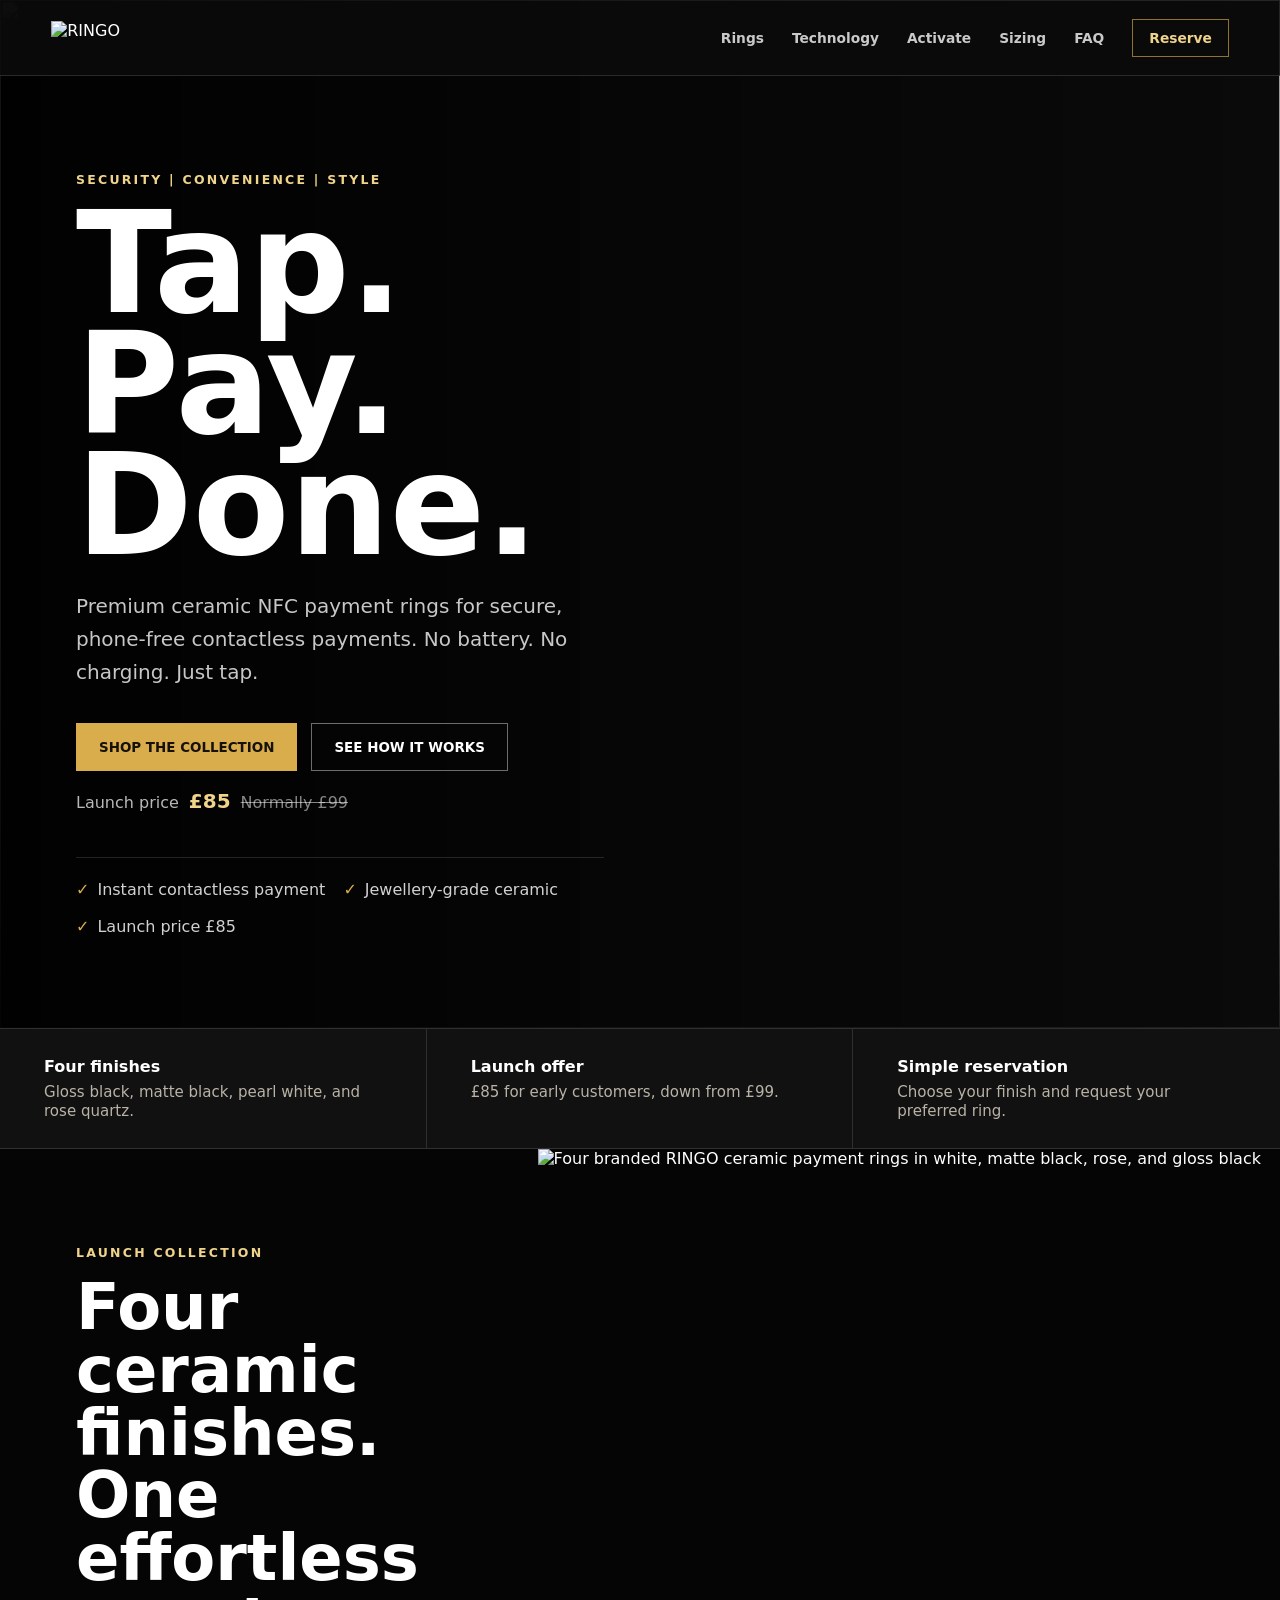
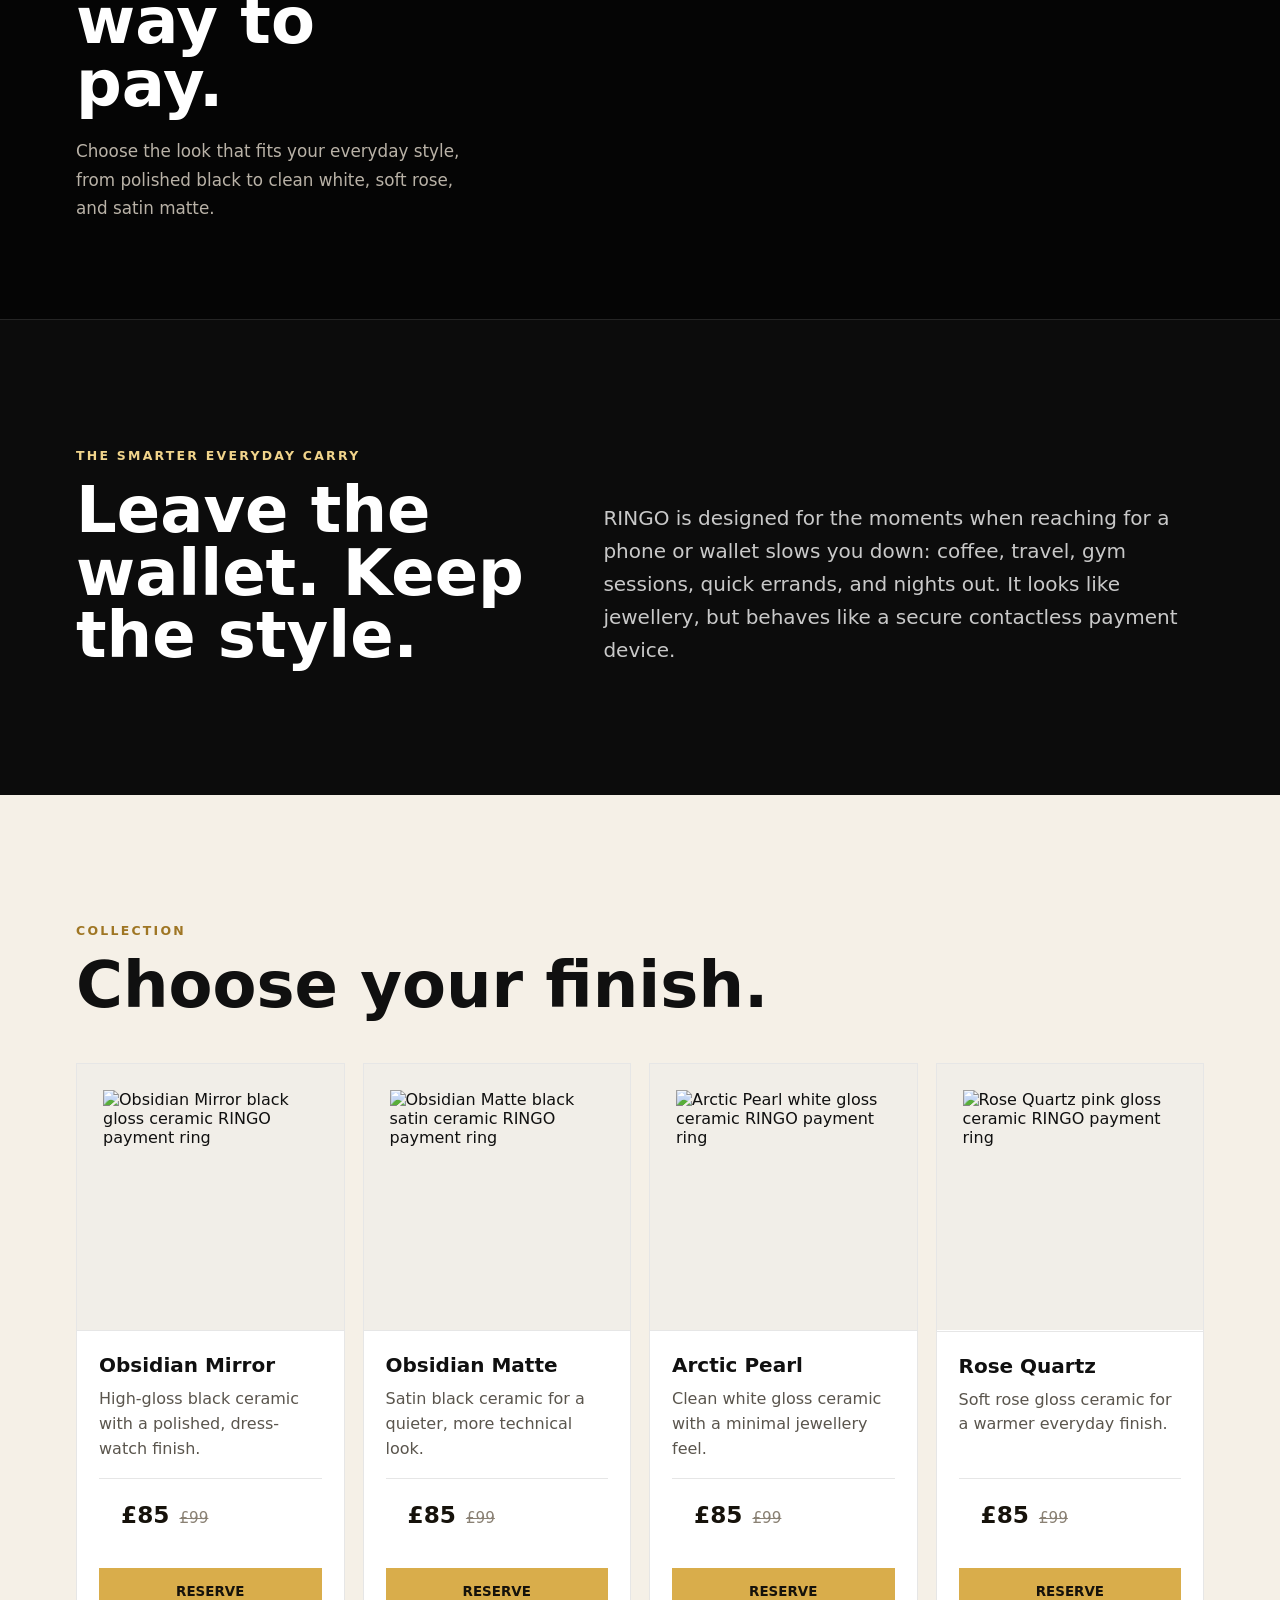
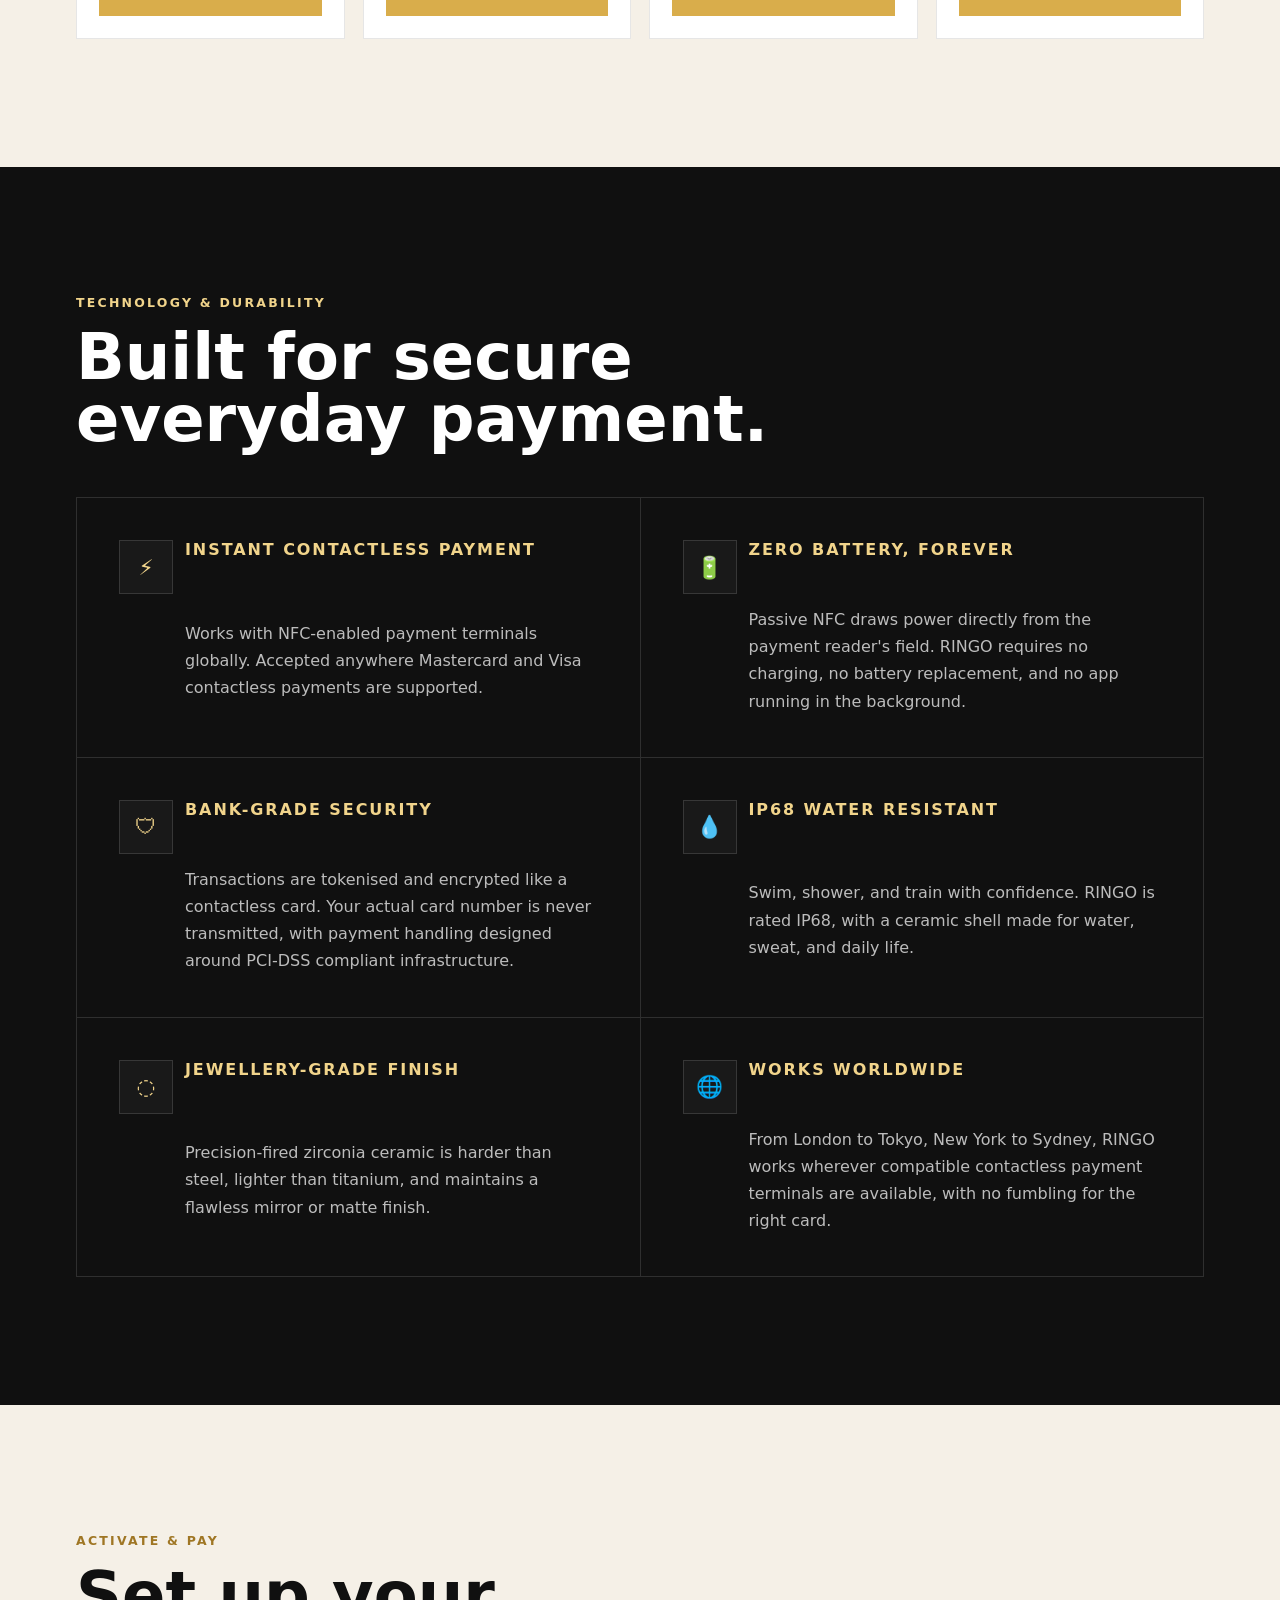
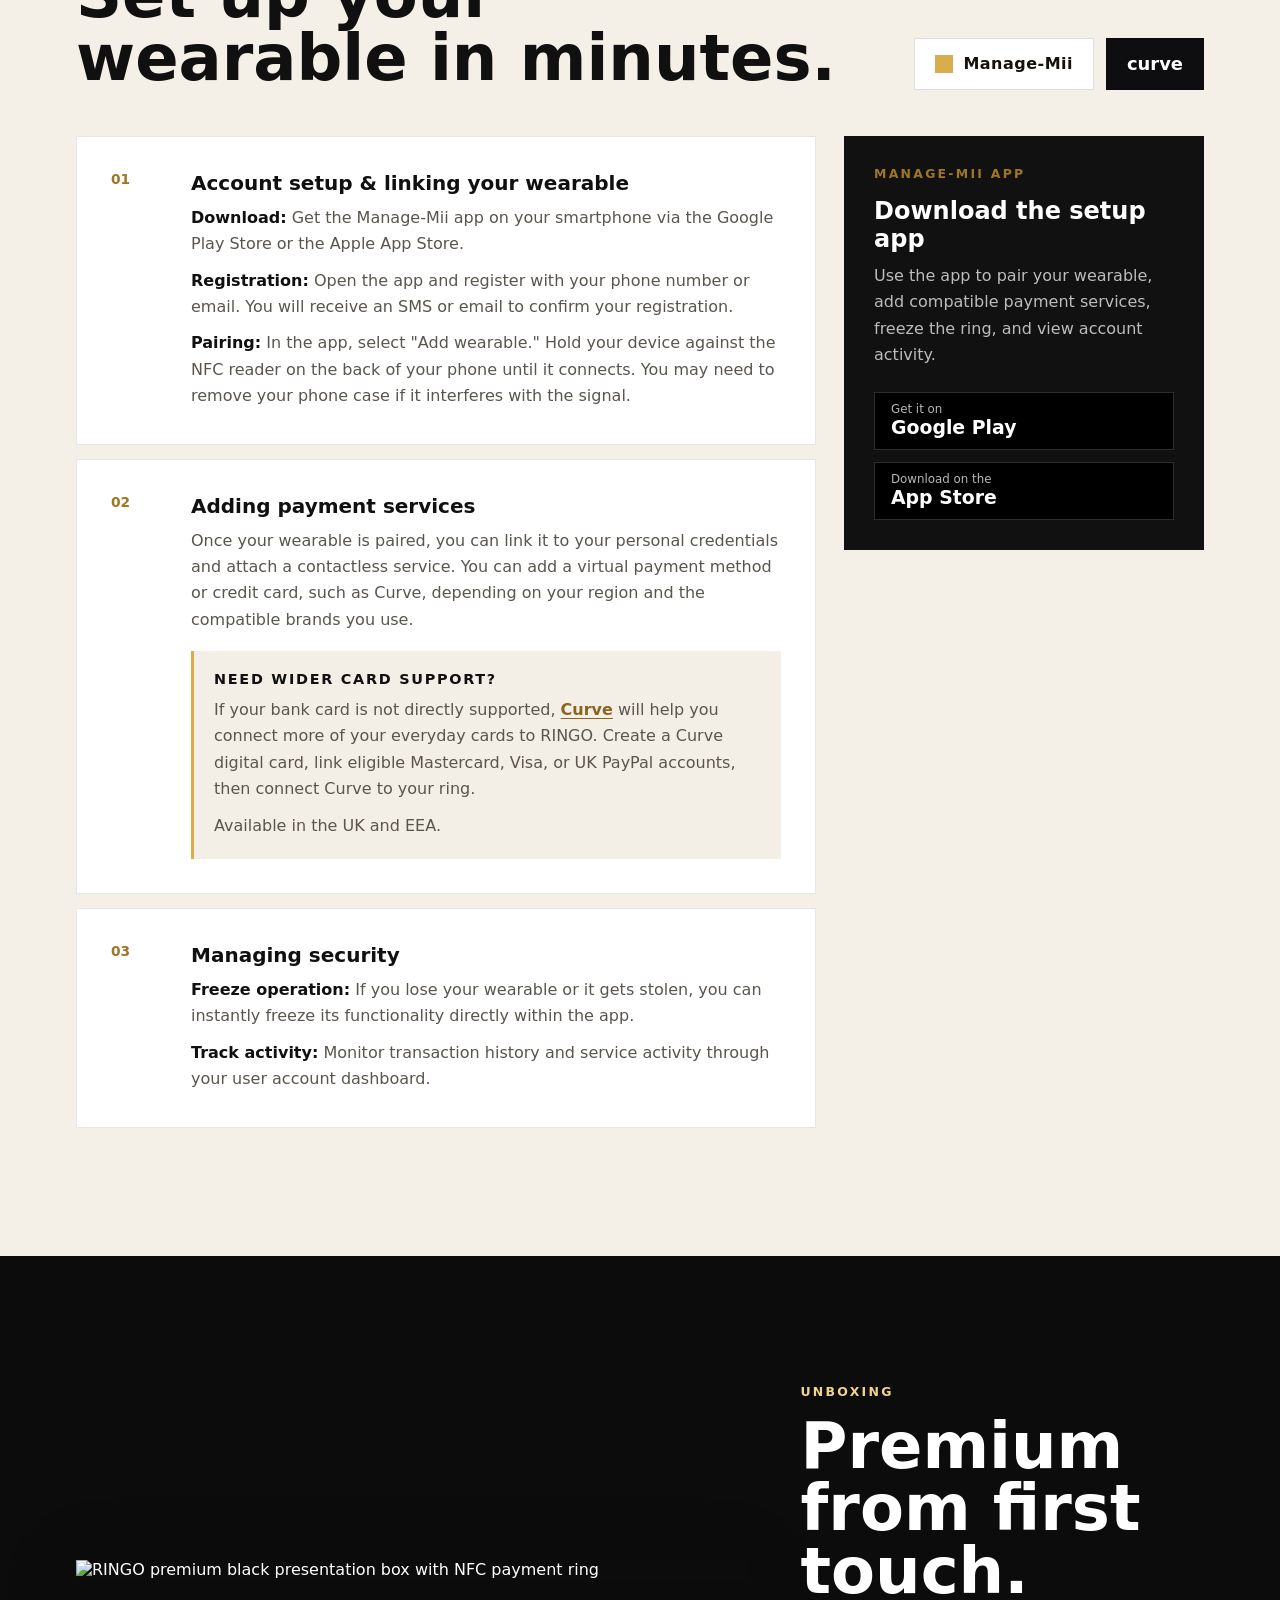
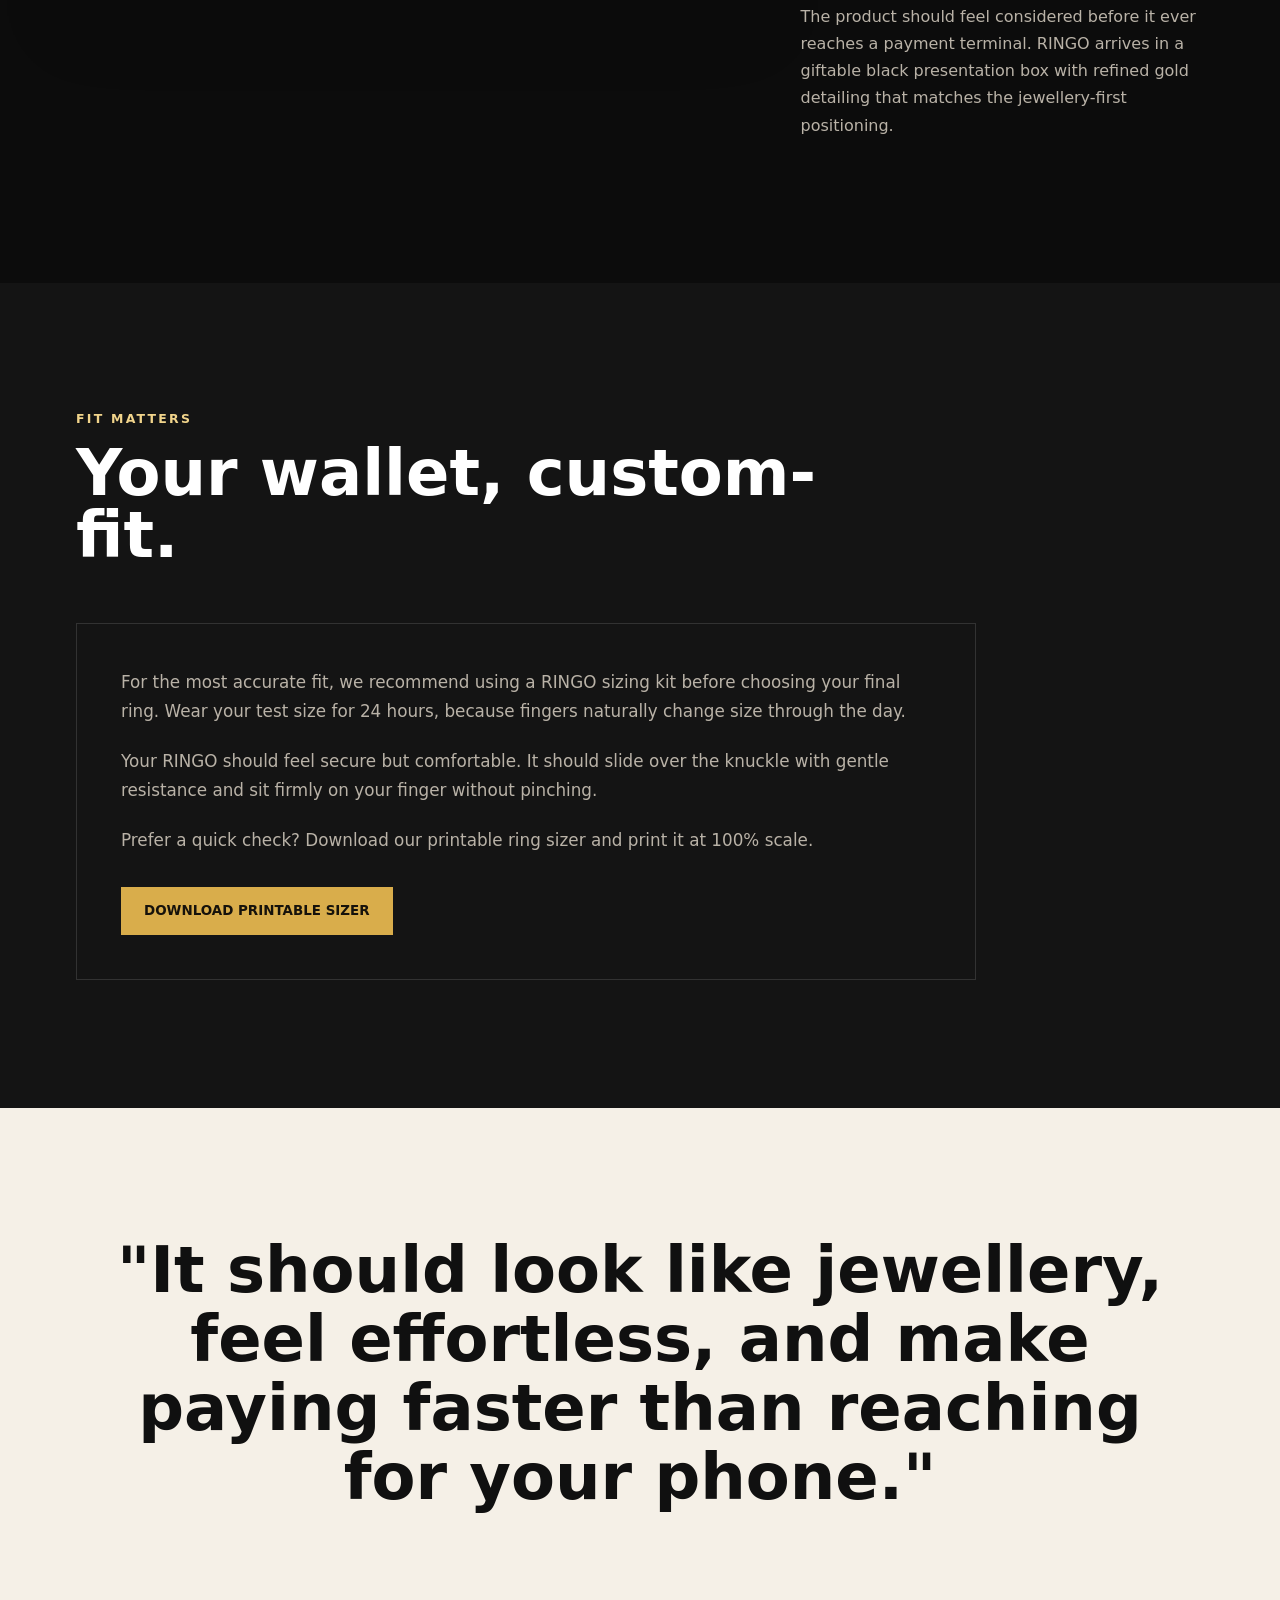
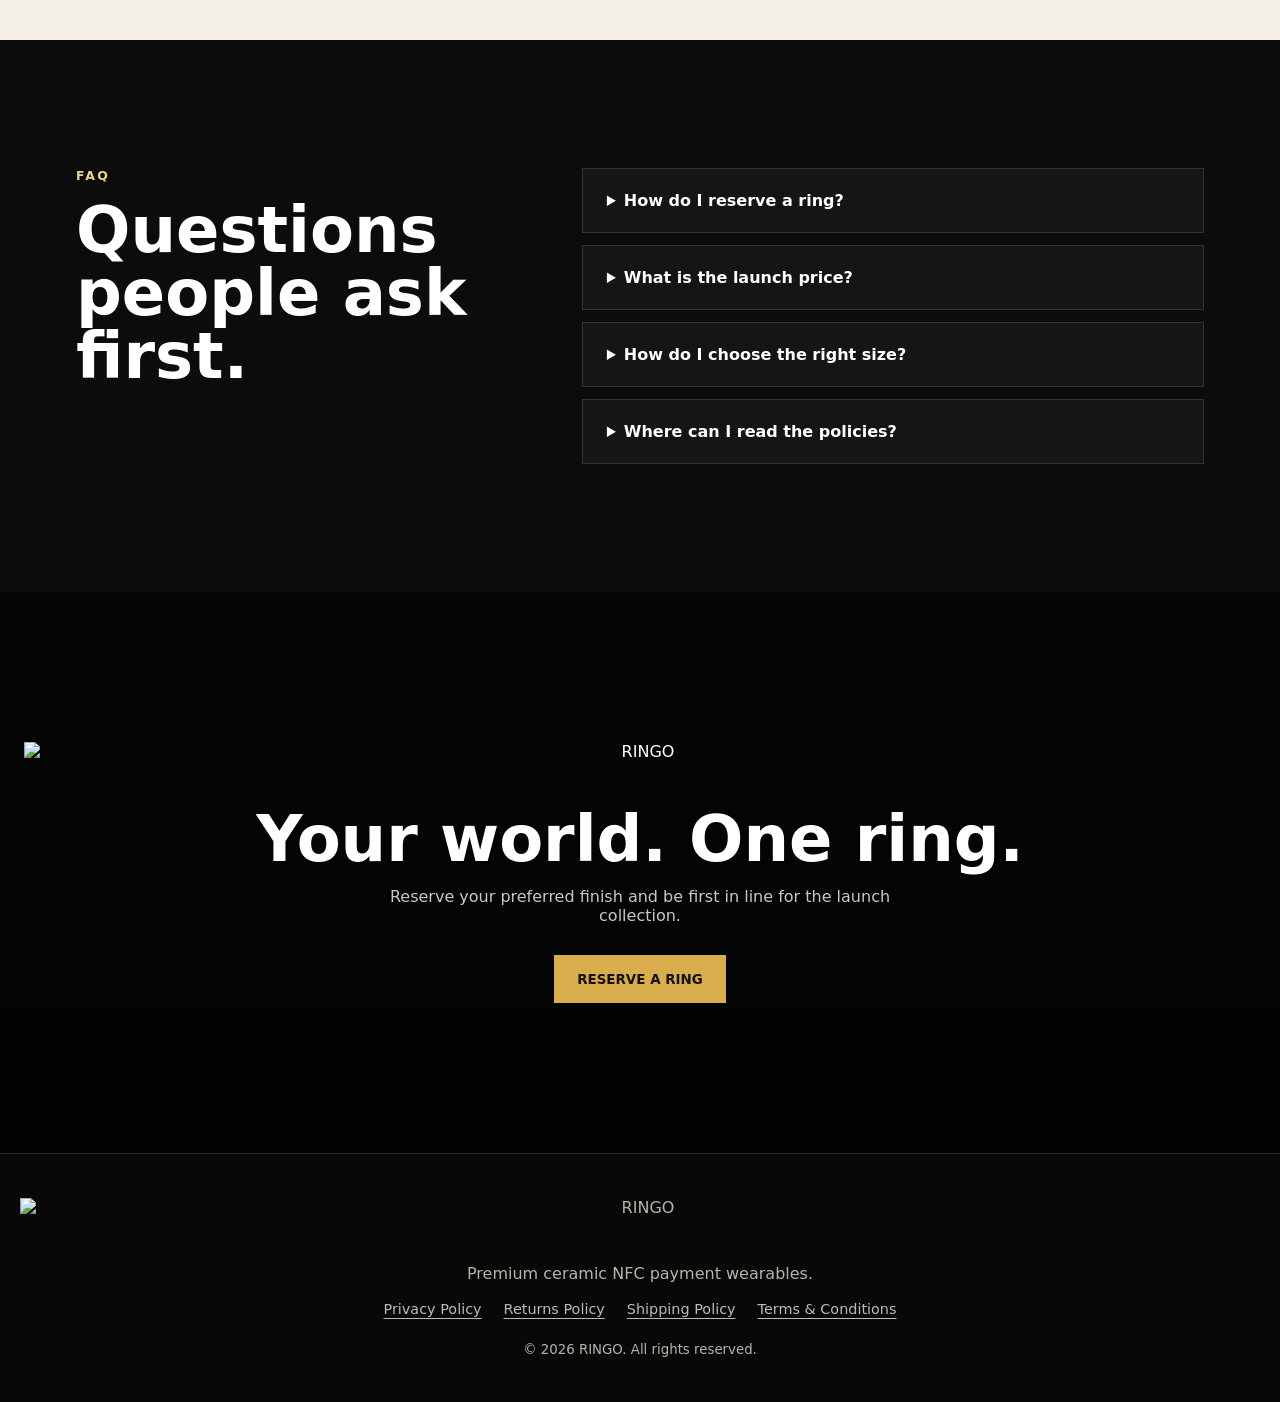
==== index.html @ 3c28eb9b "Add files via upload" ====
<!doctype html>
<html lang="en">
<head>
  <meta charset="utf-8">
  <meta name="viewport" content="width=device-width, initial-scale=1">
  <title>RINGO | NFC Payment Rings</title>
  <meta name="description" content="Premium ceramic NFC payment rings for secure, phone-free contactless payments. No battery. No charging. Just tap.">
  <link rel="stylesheet" href="styles.css">
</head>
<body>
  <header class="site-header" data-header>
    <a class="brand" href="#top" aria-label="RINGO home">
      <img src="assets/ringo-logo.png" alt="RINGO">
    </a>
    <button class="nav-toggle" type="button" aria-label="Open menu" aria-expanded="false" data-nav-toggle>
      <span></span>
      <span></span>
      <span></span>
    </button>
    <nav class="site-nav" data-nav>
      <a href="#rings">Rings</a>
      <a href="#technology">Technology</a>
      <a href="#activate">Activate</a>
      <a href="#sizing">Sizing</a>
      <a href="#faq">FAQ</a>
      <a class="nav-cta" href="#rings">Reserve</a>
    </nav>
  </header>

  <main id="top">
    <section class="hero">
      <div class="hero-media" aria-hidden="true">
        <img src="assets/lifestyle-1.png" alt="">
      </div>
      <div class="hero-overlay"></div>
      <div class="hero-content">
        <p class="eyebrow">Security | Convenience | Style</p>
        <h1 class="hero-title">Tap.<br>Pay.<br>Done.</h1>
        <p class="hero-copy">Premium ceramic NFC payment rings for secure, phone-free contactless payments. No battery. No charging. Just tap.</p>
        <div class="hero-actions">
          <a class="btn btn-primary" href="#rings">Shop the collection</a>
          <a class="btn btn-secondary" href="#technology">See how it works</a>
        </div>
        <p class="hero-price">Launch price <strong>&pound;85</strong> <span>Normally &pound;99</span></p>
        <div class="hero-proof" aria-label="Key product benefits">
          <span>Instant contactless payment</span>
          <span>Jewellery-grade ceramic</span>
          <span>Launch price &pound;85</span>
        </div>
      </div>
    </section>

    <section class="trust-strip" aria-label="RINGO highlights">
      <div>
        <strong>Four finishes</strong>
        <span>Gloss black, matte black, pearl white, and rose quartz.</span>
      </div>
      <div>
        <strong>Launch offer</strong>
        <span>&pound;85 for early customers, down from &pound;99.</span>
      </div>
      <div>
        <strong>Simple reservation</strong>
        <span>Choose your finish and request your preferred ring.</span>
      </div>
    </section>

    <section class="collection-reveal" aria-label="RINGO launch collection">
      <div class="collection-reveal-copy">
        <p class="eyebrow">Launch collection</p>
        <h2>Four ceramic finishes. One effortless way to pay.</h2>
        <p>Choose the look that fits your everyday style, from polished black to clean white, soft rose, and satin matte.</p>
      </div>
      <div class="collection-reveal-image">
        <img src="assets/4rings.png" alt="Four branded RINGO ceramic payment rings in white, matte black, rose, and gloss black">
      </div>
    </section>

    <section class="section intro">
      <div class="section-copy">
        <p class="eyebrow">The smarter everyday carry</p>
        <h2>Leave the wallet. Keep the style.</h2>
      </div>
      <p class="lead">RINGO is designed for the moments when reaching for a phone or wallet slows you down: coffee, travel, gym sessions, quick errands, and nights out. It looks like jewellery, but behaves like a secure contactless payment device.</p>
    </section>

    <section class="section collection" id="rings">
      <div class="section-copy">
        <p class="eyebrow">Collection</p>
        <h2>Choose your finish.</h2>
      </div>
      <div class="product-grid">
        <article class="product-card">
          <img src="assets/obsidian-mirror.png" alt="Obsidian Mirror black gloss ceramic RINGO payment ring">
          <div>
            <h3>Obsidian Mirror</h3>
            <p>High-gloss black ceramic with a polished, dress-watch finish.</p>
            <div class="price-line" aria-label="Launch price £85, normally £99">
              <span>&pound;85</span>
              <del>&pound;99</del>
            </div>
            <button type="button" class="product-action" data-add="Obsidian Mirror">Reserve</button>
          </div>
        </article>
        <article class="product-card">
          <img src="assets/obsidian-matte.png" alt="Obsidian Matte black satin ceramic RINGO payment ring">
          <div>
            <h3>Obsidian Matte</h3>
            <p>Satin black ceramic for a quieter, more technical look.</p>
            <div class="price-line" aria-label="Launch price £85, normally £99">
              <span>&pound;85</span>
              <del>&pound;99</del>
            </div>
            <button type="button" class="product-action" data-add="Obsidian Matte">Reserve</button>
          </div>
        </article>
        <article class="product-card">
          <img src="assets/arctic-pearl.png" alt="Arctic Pearl white gloss ceramic RINGO payment ring">
          <div>
            <h3>Arctic Pearl</h3>
            <p>Clean white gloss ceramic with a minimal jewellery feel.</p>
            <div class="price-line" aria-label="Launch price £85, normally £99">
              <span>&pound;85</span>
              <del>&pound;99</del>
            </div>
            <button type="button" class="product-action" data-add="Arctic Pearl">Reserve</button>
          </div>
        </article>
        <article class="product-card">
          <img src="assets/rose-quartz.png" alt="Rose Quartz pink gloss ceramic RINGO payment ring">
          <div>
            <h3>Rose Quartz</h3>
            <p>Soft rose gloss ceramic for a warmer everyday finish.</p>
            <div class="price-line" aria-label="Launch price £85, normally £99">
              <span>&pound;85</span>
              <del>&pound;99</del>
            </div>
            <button type="button" class="product-action" data-add="Rose Quartz">Reserve</button>
          </div>
        </article>
      </div>
    </section>

    <section class="section feature-grid-section" id="technology">
      <div class="section-copy">
        <p class="eyebrow">Technology &amp; durability</p>
        <h2>Built for secure everyday payment.</h2>
      </div>
      <div class="feature-grid">
        <article>
          <span aria-hidden="true">⚡</span>
          <h3>Instant contactless payment</h3>
          <p>Works with NFC-enabled payment terminals globally. Accepted anywhere Mastercard and Visa contactless payments are supported.</p>
        </article>
        <article>
          <span aria-hidden="true">🔋</span>
          <h3>Zero battery, forever</h3>
          <p>Passive NFC draws power directly from the payment reader's field. RINGO requires no charging, no battery replacement, and no app running in the background.</p>
        </article>
        <article>
          <span aria-hidden="true">🛡</span>
          <h3>Bank-grade security</h3>
          <p>Transactions are tokenised and encrypted like a contactless card. Your actual card number is never transmitted, with payment handling designed around PCI-DSS compliant infrastructure.</p>
        </article>
        <article>
          <span aria-hidden="true">💧</span>
          <h3>IP68 water resistant</h3>
          <p>Swim, shower, and train with confidence. RINGO is rated IP68, with a ceramic shell made for water, sweat, and daily life.</p>
        </article>
        <article>
          <span aria-hidden="true">◌</span>
          <h3>Jewellery-grade finish</h3>
          <p>Precision-fired zirconia ceramic is harder than steel, lighter than titanium, and maintains a flawless mirror or matte finish.</p>
        </article>
        <article>
          <span aria-hidden="true">🌐</span>
          <h3>Works worldwide</h3>
          <p>From London to Tokyo, New York to Sydney, RINGO works wherever compatible contactless payment terminals are available, with no fumbling for the right card.</p>
        </article>
      </div>
    </section>

    <section class="section activation" id="activate">
      <div class="activation-header">
        <div class="section-copy">
          <p class="eyebrow">Activate &amp; pay</p>
          <h2>Set up your wearable in minutes.</h2>
        </div>
        <div class="partner-lockup" aria-label="Supported setup and payment partners">
          <a class="partner-logo manage-logo" href="https://play.google.com/store/search?q=Manage-Mii&c=apps" target="_blank" rel="noopener">Manage-Mii</a>
          <a class="partner-logo curve-logo" href="https://onelink.curve.com/1WAh?pid=business_development&amp;c=bd_website_signup_cnick_mainlink_26022025&amp;reward_amount=0&amp;promo_code=0&amp;display_name=CNICK&amp;af_channel=Wearables&amp;af_partner_name=CNICK&amp;af_placement=Website&amp;ref=CURVE" target="_blank" rel="noopener">curve</a>
        </div>
      </div>

      <div class="activation-layout">
        <div class="activation-steps">
          <article>
            <span>01</span>
            <div>
              <h3>Account setup &amp; linking your wearable</h3>
              <p><strong>Download:</strong> Get the Manage-Mii app on your smartphone via the Google Play Store or the Apple App Store.</p>
              <p><strong>Registration:</strong> Open the app and register with your phone number or email. You will receive an SMS or email to confirm your registration.</p>
              <p><strong>Pairing:</strong> In the app, select "Add wearable." Hold your device against the NFC reader on the back of your phone until it connects. You may need to remove your phone case if it interferes with the signal.</p>
            </div>
          </article>
          <article>
            <span>02</span>
            <div>
              <h3>Adding payment services</h3>
              <p>Once your wearable is paired, you can link it to your personal credentials and attach a contactless service. You can add a virtual payment method or credit card, such as Curve, depending on your region and the compatible brands you use.</p>
              <div class="curve-note">
                <h4>Need wider card support?</h4>
                <p>If your bank card is not directly supported, <a href="https://onelink.curve.com/1WAh?pid=business_development&amp;c=bd_website_signup_cnick_mainlink_26022025&amp;reward_amount=0&amp;promo_code=0&amp;display_name=CNICK&amp;af_channel=Wearables&amp;af_partner_name=CNICK&amp;af_placement=Website&amp;ref=CURVE" target="_blank" rel="noopener">Curve</a> will help you connect more of your everyday cards to RINGO. Create a Curve digital card, link eligible Mastercard, Visa, or UK PayPal accounts, then connect Curve to your ring.</p>
                <p>Available in the UK and EEA.</p>
              </div>
            </div>
          </article>
          <article>
            <span>03</span>
            <div>
              <h3>Managing security</h3>
              <p><strong>Freeze operation:</strong> If you lose your wearable or it gets stolen, you can instantly freeze its functionality directly within the app.</p>
              <p><strong>Track activity:</strong> Monitor transaction history and service activity through your user account dashboard.</p>
            </div>
          </article>
        </div>

        <aside class="app-panel" aria-label="Download Manage-Mii app">
          <p class="eyebrow">Manage-Mii app</p>
          <h3>Download the setup app</h3>
          <p>Use the app to pair your wearable, add compatible payment services, freeze the ring, and view account activity.</p>
          <div class="store-buttons">
            <a class="store-button play-store" href="https://play.google.com/store/search?q=Manage-Mii&c=apps" target="_blank" rel="noopener" aria-label="Find Manage-Mii on Google Play">
              <span>Get it on</span>
              <strong>Google Play</strong>
            </a>
            <a class="store-button app-store" href="https://apps.apple.com/search?term=Manage-Mii" target="_blank" rel="noopener" aria-label="Find Manage-Mii on the Apple App Store">
              <span>Download on the</span>
              <strong>App Store</strong>
            </a>
          </div>
        </aside>
      </div>
    </section>

    <section class="section packaging">
      <div class="packaging-image">
        <img src="assets/unboxing-black.png" alt="RINGO premium black presentation box with NFC payment ring">
      </div>
      <div class="packaging-copy">
        <p class="eyebrow">Unboxing</p>
        <h2>Premium from first touch.</h2>
        <p>The product should feel considered before it ever reaches a payment terminal. RINGO arrives in a giftable black presentation box with refined gold detailing that matches the jewellery-first positioning.</p>
      </div>
    </section>

    <section class="section sizing" id="sizing">
      <div class="section-copy">
        <p class="eyebrow">Fit matters</p>
        <h2>Your wallet, custom-fit.</h2>
      </div>
      <div class="sizing-card">
        <p>For the most accurate fit, we recommend using a RINGO sizing kit before choosing your final ring. Wear your test size for 24 hours, because fingers naturally change size through the day.</p>
        <p>Your RINGO should feel secure but comfortable. It should slide over the knuckle with gentle resistance and sit firmly on your finger without pinching.</p>
        <p>Prefer a quick check? Download our printable ring sizer and print it at 100% scale.</p>
        <a class="btn btn-primary" href="documents/ringsizer.png" download="ringsizer.png">Download Printable Sizer</a>
      </div>
    </section>

    <section class="section quote-section">
      <blockquote>
        "It should look like jewellery, feel effortless, and make paying faster than reaching for your phone."
      </blockquote>
    </section>

    <section class="section faq" id="faq">
      <div class="section-copy">
        <p class="eyebrow">FAQ</p>
        <h2>Questions people ask first.</h2>
      </div>
      <div class="faq-list">
        <details>
          <summary>How do I reserve a ring?</summary>
          <p>Choose your preferred finish and use the reservation button. You can then send an email request with the selected model.</p>
        </details>
        <details>
          <summary>What is the launch price?</summary>
          <p>The launch price is &pound;85, reduced from the usual &pound;99 price.</p>
        </details>
        <details>
          <summary>How do I choose the right size?</summary>
          <p>Measure the finger you naturally use at checkout and choose a fit that slides over the knuckle with gentle resistance.</p>
        </details>
        <details>
          <summary>Where can I read the policies?</summary>
          <p>The Privacy Policy, Returns Policy, Shipping Policy, and Terms &amp; Conditions are linked in the footer.</p>
        </details>
      </div>
    </section>

    <section class="final-cta">
      <img src="assets/ringo-logo.png" alt="RINGO">
      <h2>Your world. One ring.</h2>
      <p>Reserve your preferred finish and be first in line for the launch collection.</p>
      <a class="btn btn-primary" href="#rings">Reserve a ring</a>
    </section>
  </main>

  <aside class="bag" aria-live="polite" data-bag hidden>
    <div>
      <span>Selected</span>
      <strong data-bag-item>None</strong>
    </div>
    <a href="mailto:hello@ringo.example?subject=RINGO%20reservation" data-reserve-link>Request reservation</a>
    <button type="button" aria-label="Close selection" data-bag-close>&times;</button>
  </aside>

  <footer class="site-footer">
    <img src="assets/ringo-logo.png" alt="RINGO">
    <p>Premium ceramic NFC payment wearables.</p>
    <nav class="footer-policies" aria-label="Policy documents">
      <a href="documents/privacy_policy.docx" download>Privacy Policy</a>
      <a href="documents/returns_policy.docx" download>Returns Policy</a>
      <a href="documents/shipping_policy.docx" download>Shipping Policy</a>
      <a href="documents/terms_and_conditions.docx" download>Terms &amp; Conditions</a>
    </nav>
    <small>&copy; 2026 RINGO. All rights reserved.</small>
  </footer>

  <script src="script.js"></script>
</body>
</html>
---- styles.css ----
:root {
  --bg: #0c0c0c;
  --panel: #151515;
  --panel-soft: #1c1b19;
  --ink: #ffffff;
  --muted: #b9b2a7;
  --line: rgba(255, 255, 255, 0.13);
  --gold: #d9ad4b;
  --gold-soft: #f1d48b;
  --charcoal: #101010;
  --cream: #f5f0e7;
  --shadow: 0 24px 80px rgba(0, 0, 0, 0.35);
}

* {
  box-sizing: border-box;
}

html {
  scroll-behavior: smooth;
}

body {
  margin: 0;
  background: var(--bg);
  color: var(--ink);
  font-family: Inter, ui-sans-serif, system-ui, -apple-system, BlinkMacSystemFont, "Segoe UI", sans-serif;
  letter-spacing: 0;
}

img {
  display: block;
  max-width: 100%;
}

a {
  color: inherit;
  text-decoration: none;
}

button {
  font: inherit;
}

.site-header {
  align-items: center;
  background: rgba(12, 12, 12, 0.82);
  border-bottom: 1px solid var(--line);
  display: flex;
  height: 76px;
  justify-content: space-between;
  left: 0;
  padding: 0 clamp(18px, 4vw, 56px);
  position: fixed;
  right: 0;
  top: 0;
  transition: background 180ms ease, height 180ms ease;
  z-index: 20;
}

.site-header.is-scrolled {
  background: rgba(12, 12, 12, 0.95);
  height: 66px;
}

.brand img {
  height: 34px;
  width: auto;
}

.site-nav {
  align-items: center;
  display: flex;
  gap: 28px;
}

.site-nav a {
  color: rgba(255, 255, 255, 0.78);
  font-size: 0.86rem;
  font-weight: 650;
}

.site-nav a:hover {
  color: var(--gold-soft);
}

.nav-cta {
  border: 1px solid rgba(217, 173, 75, 0.65);
  color: var(--gold-soft) !important;
  padding: 10px 16px;
}

.nav-toggle {
  background: transparent;
  border: 0;
  display: none;
  height: 44px;
  padding: 0;
  width: 44px;
}

.nav-toggle span {
  background: var(--ink);
  display: block;
  height: 2px;
  margin: 6px auto;
  width: 24px;
}

.hero {
  min-height: 94vh;
  overflow: hidden;
  position: relative;
}

.hero-media,
.hero-overlay {
  inset: 0;
  position: absolute;
}

.hero-media img {
  height: 100%;
  object-fit: cover;
  object-position: center;
  width: 100%;
}

.hero-overlay {
  background:
    linear-gradient(90deg, rgba(0, 0, 0, 0.9), rgba(0, 0, 0, 0.52) 48%, rgba(0, 0, 0, 0.18)),
    linear-gradient(0deg, rgba(12, 12, 12, 0.86), rgba(12, 12, 12, 0) 38%);
}

.hero-content {
  max-width: 680px;
  padding: 172px clamp(22px, 6vw, 76px) 92px;
  position: relative;
  z-index: 1;
}

.eyebrow {
  color: var(--gold-soft);
  font-size: 0.78rem;
  font-weight: 800;
  letter-spacing: 0.18em;
  margin: 0 0 16px;
  text-transform: uppercase;
}

h1,
h2,
h3,
p {
  margin-top: 0;
}

h1 {
  font-size: clamp(3rem, 8vw, 6.9rem);
  line-height: 0.92;
  margin-bottom: 24px;
  max-width: 760px;
}

.hero-title {
  font-size: clamp(4.2rem, 11vw, 8.8rem);
  line-height: 0.86;
}

h2 {
  font-size: clamp(2rem, 5vw, 4.4rem);
  line-height: 0.98;
  margin-bottom: 0;
}

h3 {
  font-size: 1.25rem;
  margin-bottom: 10px;
}

.hero-copy,
.lead {
  color: rgba(255, 255, 255, 0.78);
  font-size: clamp(1.05rem, 2vw, 1.25rem);
  line-height: 1.65;
}

.hero-copy {
  max-width: 580px;
}

.hero-actions {
  display: flex;
  flex-wrap: wrap;
  gap: 14px;
  margin-top: 34px;
}

.hero-price {
  align-items: baseline;
  color: rgba(255, 255, 255, 0.72);
  display: flex;
  flex-wrap: wrap;
  gap: 10px;
  margin: 18px 0 0;
}

.hero-price strong {
  color: var(--gold-soft);
  font-size: 1.25rem;
}

.hero-price span {
  color: rgba(255, 255, 255, 0.52);
  text-decoration: line-through;
}

.btn,
.product-action,
.bag a {
  align-items: center;
  border: 1px solid transparent;
  cursor: pointer;
  display: inline-flex;
  font-size: 0.84rem;
  font-weight: 850;
  justify-content: center;
  min-height: 48px;
  padding: 0 22px;
  text-transform: uppercase;
}

.btn-primary,
.product-action,
.bag a {
  background: var(--gold);
  color: #16120b;
}

.btn-secondary {
  border-color: rgba(255, 255, 255, 0.42);
  color: var(--ink);
}

.hero-proof {
  border-top: 1px solid var(--line);
  color: rgba(255, 255, 255, 0.82);
  display: flex;
  flex-wrap: wrap;
  gap: 18px;
  margin-top: 44px;
  padding-top: 22px;
}

.hero-proof span {
  position: relative;
}

.hero-proof span::before {
  color: var(--gold);
  content: "✓";
  font-weight: 900;
  margin-right: 8px;
}

.trust-strip {
  background: #111;
  border-bottom: 1px solid var(--line);
  border-top: 1px solid var(--line);
  display: grid;
  grid-template-columns: repeat(3, 1fr);
}

.trust-strip div {
  border-right: 1px solid var(--line);
  padding: 28px clamp(20px, 4vw, 44px);
}

.trust-strip div:last-child {
  border-right: 0;
}

.trust-strip strong {
  display: block;
  margin-bottom: 6px;
}

.trust-strip span {
  color: var(--muted);
  font-size: 0.94rem;
}

.collection-reveal {
  background: #050505;
  border-bottom: 1px solid var(--line);
  display: grid;
  gap: 0;
  grid-template-columns: 0.42fr 0.58fr;
  min-height: 540px;
}

.collection-reveal-copy {
  align-self: center;
  padding: clamp(52px, 8vw, 96px) clamp(22px, 6vw, 76px);
}

.collection-reveal-copy p:not(.eyebrow) {
  color: var(--muted);
  font-size: 1.05rem;
  line-height: 1.7;
  margin: 22px 0 0;
  max-width: 520px;
}

.collection-reveal-image {
  align-items: center;
  display: flex;
  min-width: 0;
  overflow: hidden;
}

.collection-reveal-image img {
  height: 100%;
  min-height: 540px;
  object-fit: cover;
  object-position: center;
  width: 100%;
}

.section {
  padding: clamp(76px, 10vw, 132px) clamp(20px, 6vw, 76px);
}

.intro {
  align-items: end;
  display: grid;
  gap: 36px;
  grid-template-columns: 0.9fr 1.1fr;
}

.section-copy {
  max-width: 760px;
}

.lead {
  margin-bottom: 0;
}

.collection {
  background: var(--cream);
  color: var(--charcoal);
}

.collection .eyebrow {
  color: #9f7624;
}

.product-grid {
  display: grid;
  gap: 18px;
  grid-template-columns: repeat(4, 1fr);
  margin-top: 46px;
}

.product-card {
  background: #fff;
  border: 1px solid rgba(16, 16, 16, 0.1);
  display: grid;
  min-height: 100%;
  overflow: hidden;
}

.product-card img {
  aspect-ratio: 1;
  background: #f1eee8;
  object-fit: contain;
  padding: 26px;
  width: 100%;
}

.product-card div {
  border-top: 1px solid rgba(16, 16, 16, 0.1);
  padding: 22px;
}

.product-card p {
  color: #5a554d;
  line-height: 1.55;
  min-height: 74px;
}

.price-line {
  align-items: baseline;
  display: flex;
  gap: 10px;
  margin: 0 0 18px;
}

.price-line span {
  color: #16120b;
  font-size: 1.45rem;
  font-weight: 900;
}

.price-line del {
  color: #8a8174;
  font-size: 0.95rem;
}

.product-action {
  width: 100%;
}

.feature-grid-section {
  background: #101010;
}

.feature-grid {
  border-left: 1px solid var(--line);
  border-top: 1px solid var(--line);
  display: grid;
  grid-template-columns: repeat(2, 1fr);
  margin-top: 46px;
}

.feature-grid article {
  border-bottom: 1px solid var(--line);
  border-right: 1px solid var(--line);
  display: grid;
  gap: 12px;
  grid-template-columns: 54px 1fr;
  padding: clamp(24px, 4vw, 42px);
}

.feature-grid article > span {
  align-items: center;
  background: rgba(255, 255, 255, 0.04);
  border: 1px solid var(--line);
  color: var(--gold-soft);
  display: inline-flex;
  font-size: 1.35rem;
  height: 54px;
  justify-content: center;
  width: 54px;
}

.feature-grid h3 {
  color: var(--gold-soft);
  font-size: 1rem;
  grid-column: 2;
  letter-spacing: 0.12em;
  margin-bottom: 10px;
  text-transform: uppercase;
}

.feature-grid p {
  color: rgba(255, 255, 255, 0.72);
  grid-column: 2;
  line-height: 1.7;
  margin-bottom: 0;
}

.activation {
  background: var(--cream);
  color: var(--charcoal);
}

.activation .eyebrow {
  color: #9f7624;
}

.activation-header {
  align-items: end;
  display: flex;
  gap: 28px;
  justify-content: space-between;
}

.partner-lockup {
  align-items: center;
  display: flex;
  flex-wrap: wrap;
  gap: 12px;
  justify-content: flex-end;
}

.partner-logo {
  align-items: center;
  border: 1px solid rgba(16, 16, 16, 0.14);
  display: inline-flex;
  min-height: 52px;
  padding: 0 20px;
}

.manage-logo {
  background: #ffffff;
  color: #16120b;
  font-weight: 900;
  letter-spacing: 0.03em;
}

.manage-logo::before {
  background: var(--gold);
  content: "";
  height: 18px;
  margin-right: 10px;
  width: 18px;
}

.curve-logo {
  background: #0e0e10;
  color: #ffffff;
  font-size: 1.12rem;
  font-weight: 900;
  letter-spacing: 0;
  text-transform: lowercase;
}

.activation-layout {
  align-items: start;
  display: grid;
  gap: 28px;
  grid-template-columns: minmax(0, 1fr) 360px;
  margin-top: 46px;
}

.activation-steps {
  display: grid;
  gap: 14px;
}

.activation-steps article {
  background: #ffffff;
  border: 1px solid rgba(16, 16, 16, 0.1);
  display: grid;
  gap: 22px;
  grid-template-columns: 58px 1fr;
  padding: clamp(22px, 4vw, 34px);
}

.activation-steps article > span {
  color: #9f7624;
  font-size: 0.86rem;
  font-weight: 900;
}

.activation-steps h3,
.app-panel h3 {
  color: var(--charcoal);
}

.activation-steps p {
  color: #5a554d;
  line-height: 1.65;
  margin-bottom: 10px;
}

.activation-steps p:last-child {
  margin-bottom: 0;
}

.activation-steps strong {
  color: var(--charcoal);
}

.curve-note {
  background: #f4efe6;
  border-left: 3px solid var(--gold);
  margin-top: 18px;
  padding: 20px;
}

.curve-note h4 {
  color: var(--charcoal);
  font-size: 0.9rem;
  letter-spacing: 0.12em;
  margin: 0 0 10px;
  text-transform: uppercase;
}

.curve-note p {
  margin-bottom: 10px;
}

.curve-note a {
  color: #8b641d;
  font-weight: 850;
  text-decoration: underline;
  text-underline-offset: 3px;
}

.app-panel {
  background: #111111;
  color: #ffffff;
  padding: 30px;
  position: sticky;
  top: 92px;
}

.app-panel h3 {
  color: #ffffff;
  font-size: 1.5rem;
}

.app-panel p:not(.eyebrow) {
  color: rgba(255, 255, 255, 0.72);
  line-height: 1.65;
}

.store-buttons {
  display: grid;
  gap: 12px;
  margin-top: 24px;
}

.store-button {
  background: #000000;
  border: 1px solid rgba(255, 255, 255, 0.18);
  color: #ffffff;
  display: block;
  min-height: 58px;
  padding: 10px 16px;
}

.store-button span,
.store-button strong {
  display: block;
}

.store-button span {
  color: rgba(255, 255, 255, 0.72);
  font-size: 0.74rem;
  line-height: 1.1;
}

.store-button strong {
  font-size: 1.18rem;
  line-height: 1.2;
}

.store-button:hover {
  border-color: var(--gold);
}

.packaging {
  align-items: center;
  display: grid;
  gap: 52px;
  grid-template-columns: 1.25fr 0.75fr;
}

.packaging-image img {
  box-shadow: var(--shadow);
}

.packaging-copy p:not(.eyebrow) {
  color: var(--muted);
  line-height: 1.7;
}

.sizing {
  background: #141414;
}

.sizing-card {
  border: 1px solid var(--line);
  margin-top: 56px;
  max-width: 900px;
  padding: clamp(26px, 5vw, 44px);
}

.sizing-card p {
  color: var(--muted);
  font-size: 1.05rem;
  line-height: 1.7;
  margin-bottom: 22px;
}

.sizing-card .btn {
  margin-top: 10px;
}

.quote-section {
  background: var(--cream);
  color: var(--charcoal);
  text-align: center;
}

blockquote {
  font-size: clamp(2rem, 5vw, 4.2rem);
  font-weight: 850;
  line-height: 1.08;
  margin: 0 auto;
  max-width: 1080px;
}

.faq {
  display: grid;
  gap: 46px;
  grid-template-columns: 0.85fr 1.15fr;
}

.faq-list {
  display: grid;
  gap: 12px;
}

details {
  background: var(--panel);
  border: 1px solid var(--line);
  padding: 22px 24px;
}

summary {
  cursor: pointer;
  font-weight: 850;
}

details p {
  color: var(--muted);
  line-height: 1.65;
  margin: 16px 0 0;
}

.final-cta {
  background:
    linear-gradient(rgba(0, 0, 0, 0.62), rgba(0, 0, 0, 0.76)),
    url("assets/unboxing-black.png") center / cover;
  padding: clamp(82px, 12vw, 150px) 24px;
  text-align: center;
}

.final-cta img,
.site-footer img {
  height: 40px;
  margin: 0 auto 26px;
  width: auto;
}

.final-cta p {
  color: rgba(255, 255, 255, 0.78);
  margin: 16px auto 30px;
  max-width: 560px;
}

.site-footer {
  background: #080808;
  border-top: 1px solid var(--line);
  color: var(--muted);
  padding: 44px 20px;
  text-align: center;
}

.site-footer p {
  margin-bottom: 8px;
}

.footer-policies {
  display: flex;
  flex-wrap: wrap;
  gap: 14px 22px;
  justify-content: center;
  margin: 18px auto 22px;
  max-width: 760px;
}

.footer-policies a {
  color: rgba(255, 255, 255, 0.72);
  font-size: 0.9rem;
  text-decoration: underline;
  text-underline-offset: 4px;
}

.footer-policies a:hover {
  color: var(--gold-soft);
}

.bag {
  align-items: center;
  background: rgba(17, 17, 17, 0.96);
  border: 1px solid var(--line);
  bottom: 20px;
  box-shadow: var(--shadow);
  display: flex;
  gap: 18px;
  left: 50%;
  padding: 14px;
  position: fixed;
  transform: translateX(-50%);
  width: min(680px, calc(100vw - 32px));
  z-index: 30;
}

.bag[hidden] {
  display: none;
}

.bag div {
  flex: 1;
  min-width: 0;
}

.bag span {
  color: var(--muted);
  display: block;
  font-size: 0.76rem;
  text-transform: uppercase;
}

.bag strong {
  display: block;
  overflow: hidden;
  text-overflow: ellipsis;
  white-space: nowrap;
}

.bag button {
  background: transparent;
  border: 1px solid var(--line);
  color: var(--ink);
  cursor: pointer;
  font-size: 1.4rem;
  height: 42px;
  width: 42px;
}

@media (max-width: 980px) {
  .site-nav {
    background: rgba(12, 12, 12, 0.98);
    border-bottom: 1px solid var(--line);
    display: none;
    flex-direction: column;
    gap: 0;
    left: 0;
    padding: 18px;
    position: absolute;
    right: 0;
    top: 100%;
  }

  .site-nav.is-open {
    display: flex;
  }

  .site-nav a {
    padding: 14px;
    width: 100%;
  }

  .nav-toggle {
    display: block;
  }

  .hero {
    min-height: 88vh;
  }

  .hero-overlay {
    background: linear-gradient(0deg, rgba(0, 0, 0, 0.92), rgba(0, 0, 0, 0.24));
  }

  .hero-content {
    padding-top: 126px;
  }

  .trust-strip,
  .collection-reveal,
  .intro,
  .activation-header,
  .activation-layout,
  .packaging,
  .faq {
    grid-template-columns: 1fr;
  }

  .trust-strip div {
    border-bottom: 1px solid var(--line);
    border-right: 0;
  }

  .collection-reveal {
    min-height: 0;
  }

  .collection-reveal-image {
    order: -1;
  }

  .collection-reveal-image img {
    min-height: 320px;
  }

  .product-grid,
  .feature-grid {
    grid-template-columns: repeat(2, 1fr);
  }

  .activation-header {
    align-items: start;
    display: grid;
  }

  .partner-lockup {
    justify-content: flex-start;
  }

  .app-panel {
    position: static;
  }
}

@media (max-width: 640px) {
  .site-header {
    height: 66px;
  }

  .brand img {
    height: 28px;
  }

  h1 {
    font-size: 3.1rem;
  }

  .hero-actions,
  .bag {
    align-items: stretch;
    flex-direction: column;
  }

  .btn,
  .bag a {
    width: 100%;
  }

  .section {
    padding-left: 18px;
    padding-right: 18px;
  }

  .product-grid,
  .feature-grid {
    grid-template-columns: 1fr;
  }

  .feature-grid article {
    grid-template-columns: 1fr;
  }

  .feature-grid article > span {
    font-size: 1.1rem;
    height: 44px;
    width: 44px;
  }

  .feature-grid h3,
  .feature-grid p {
    grid-column: 1;
  }

  .activation-steps article {
    grid-template-columns: 1fr;
  }

  .partner-logo,
  .store-button {
    width: 100%;
  }
}
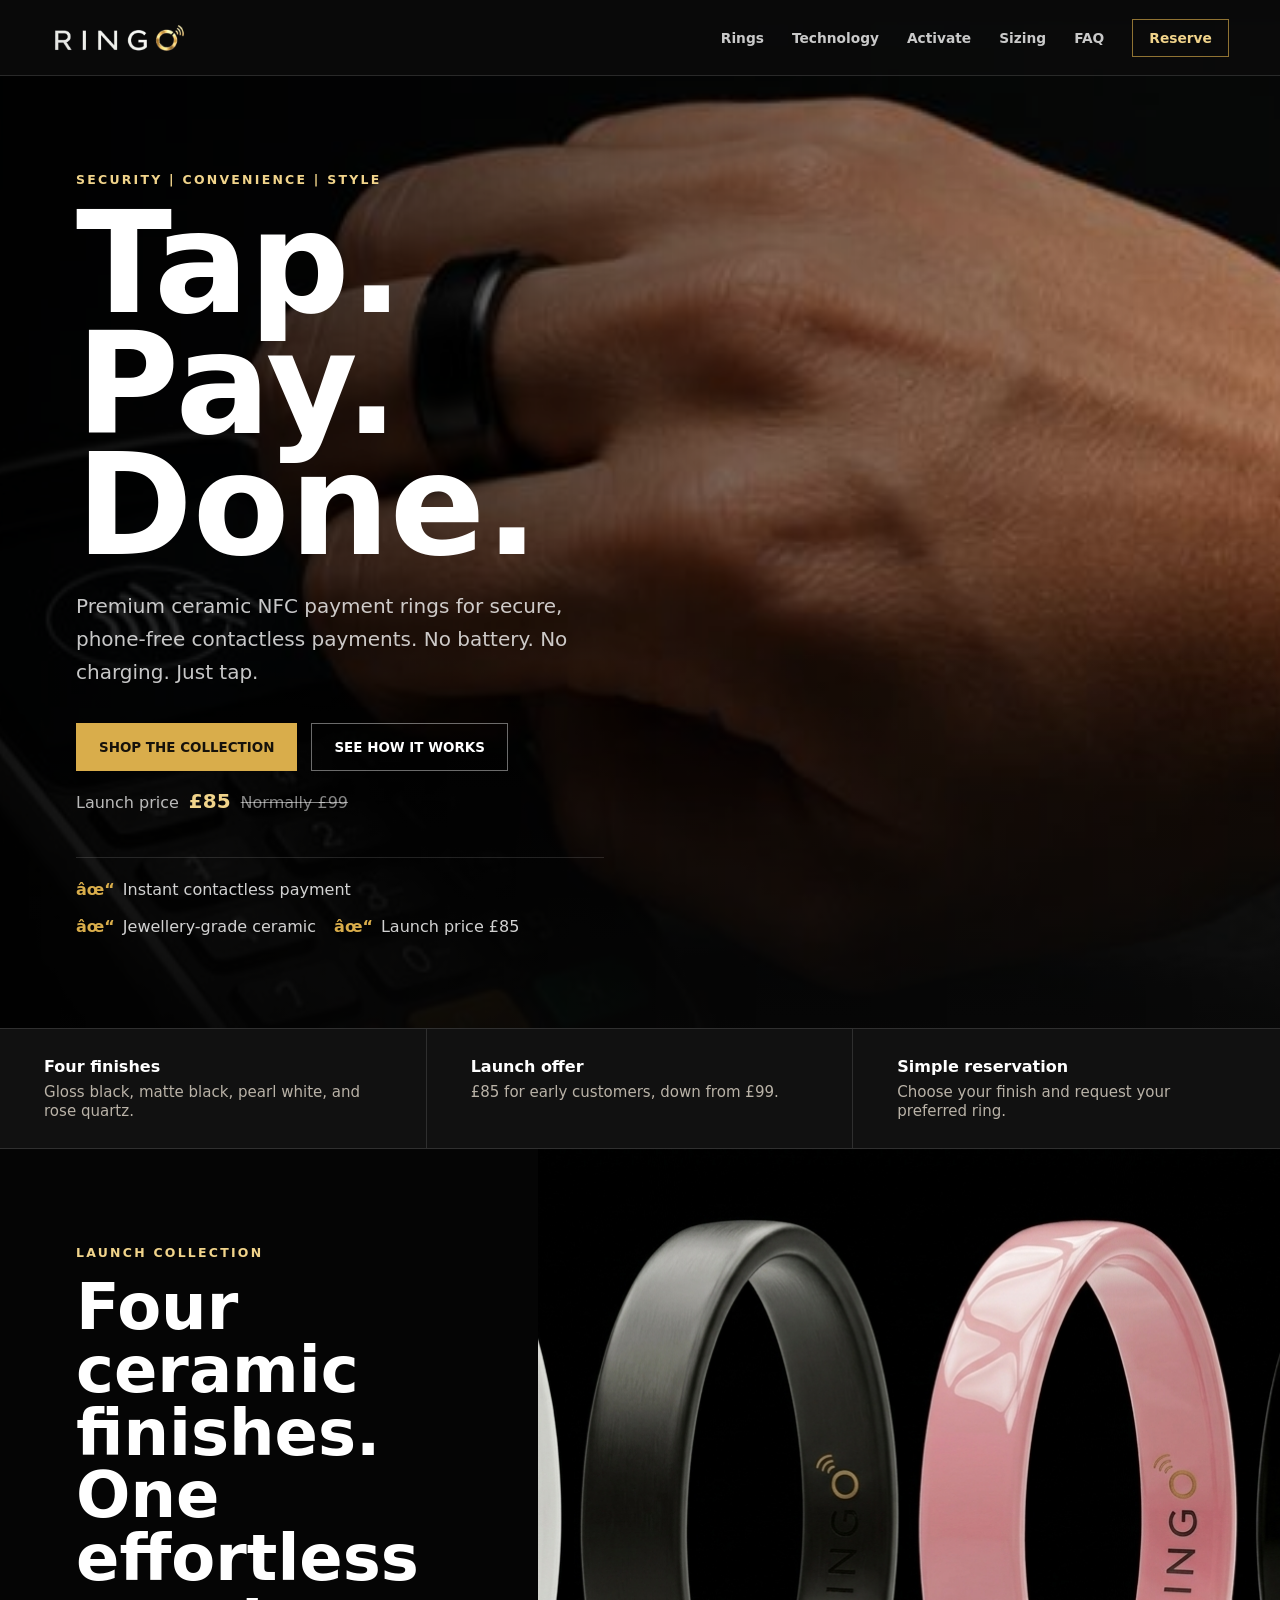
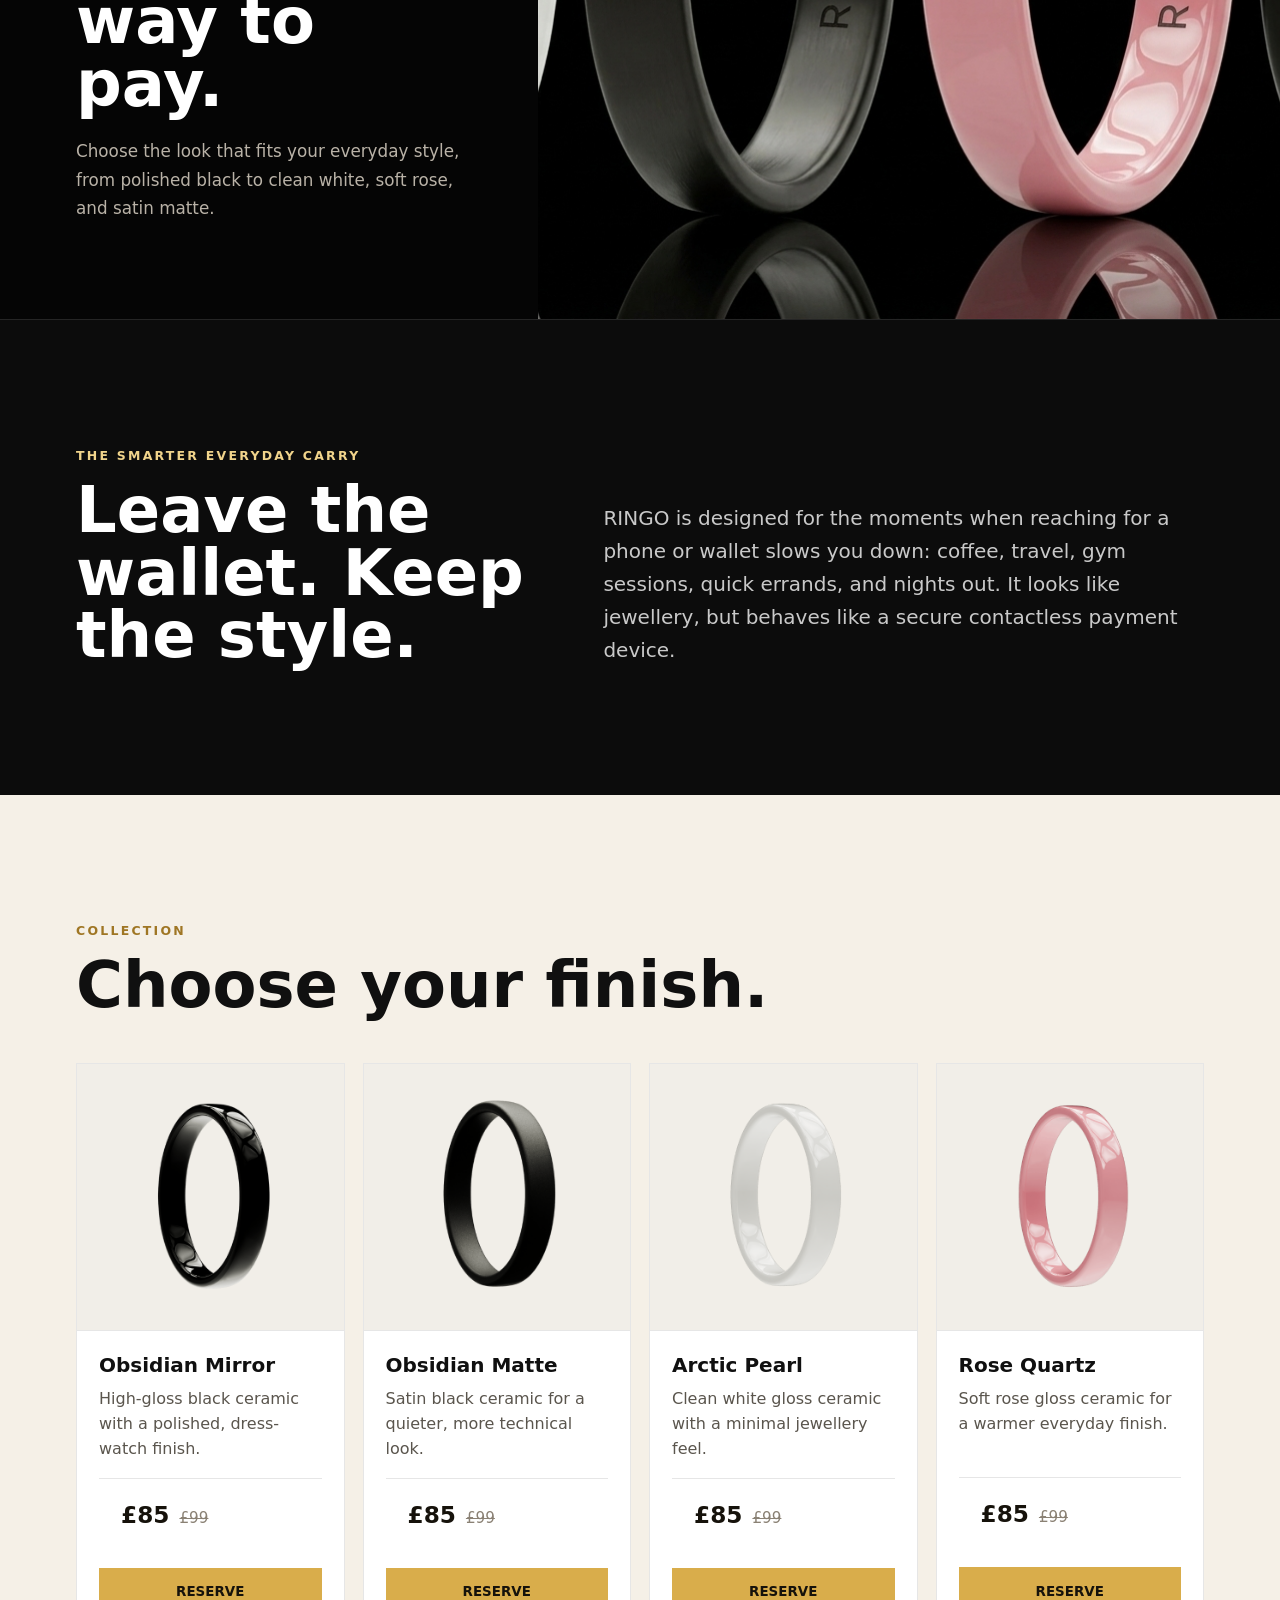
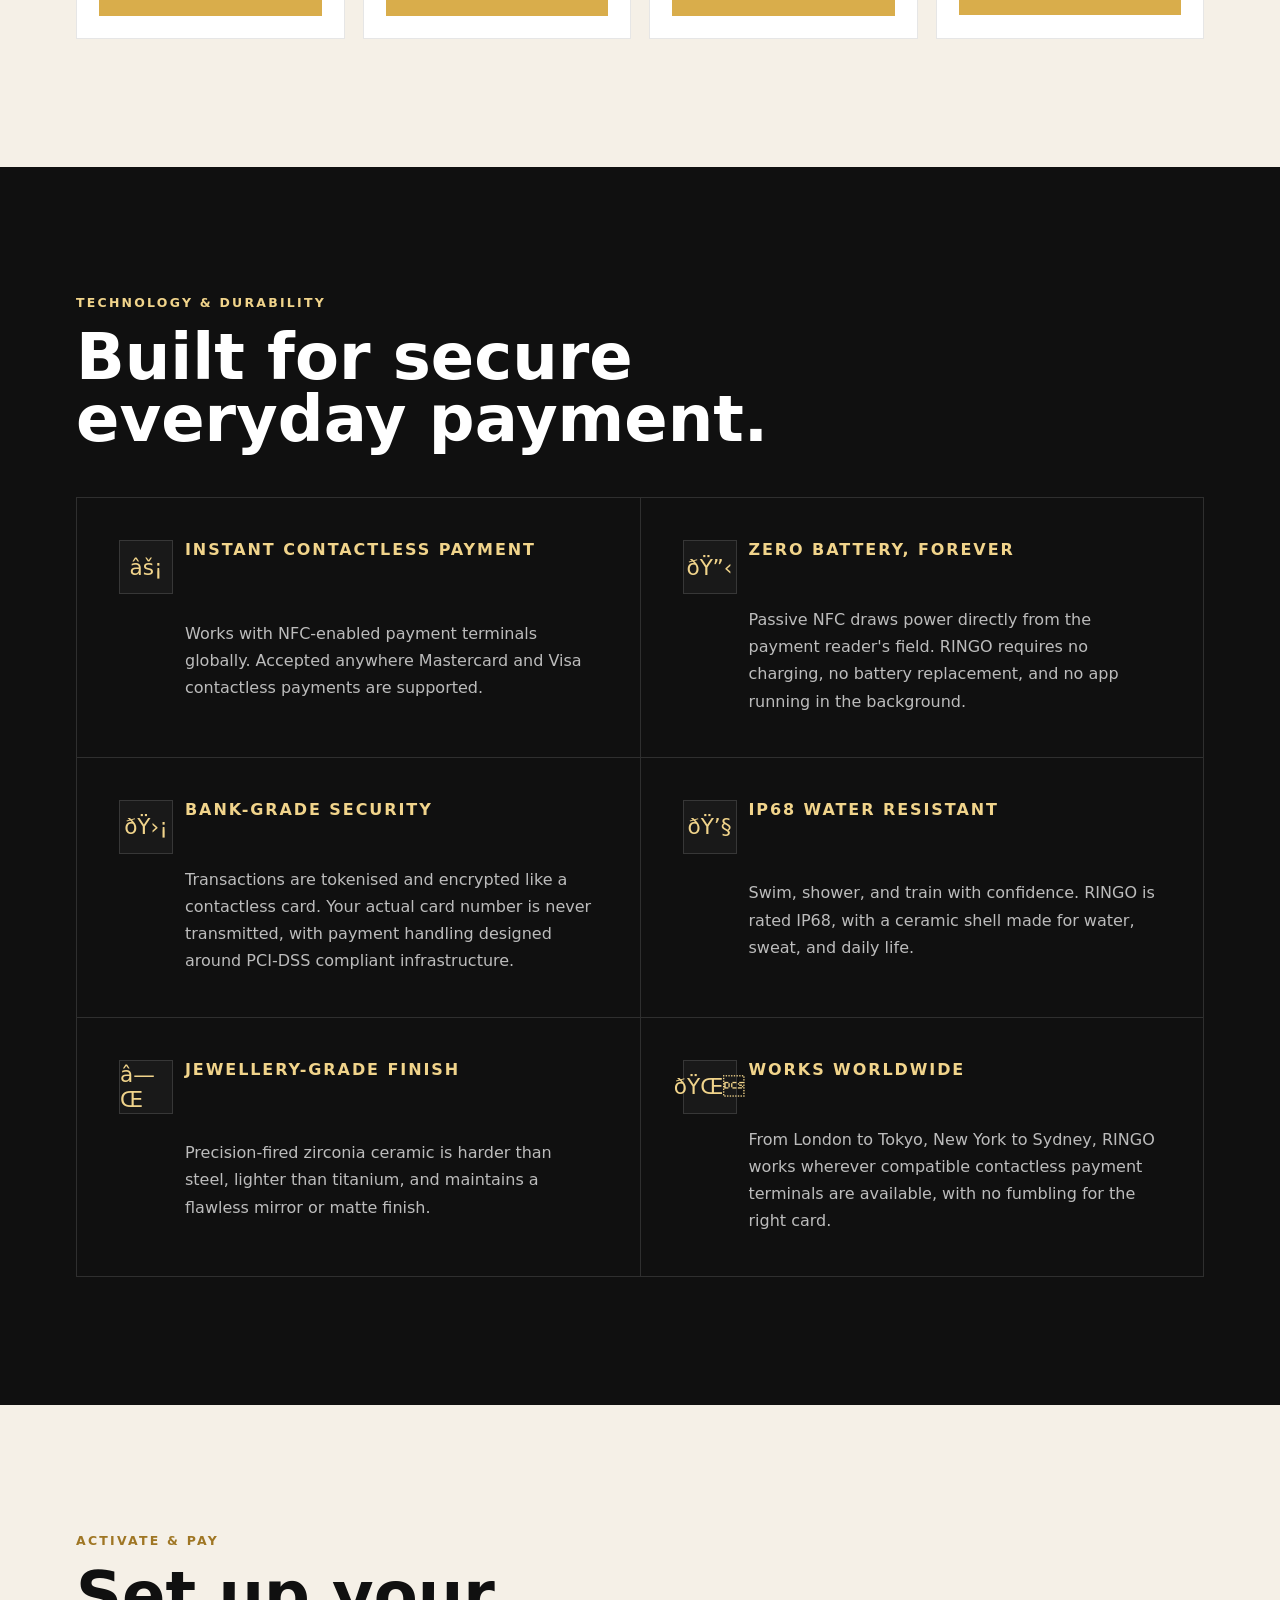
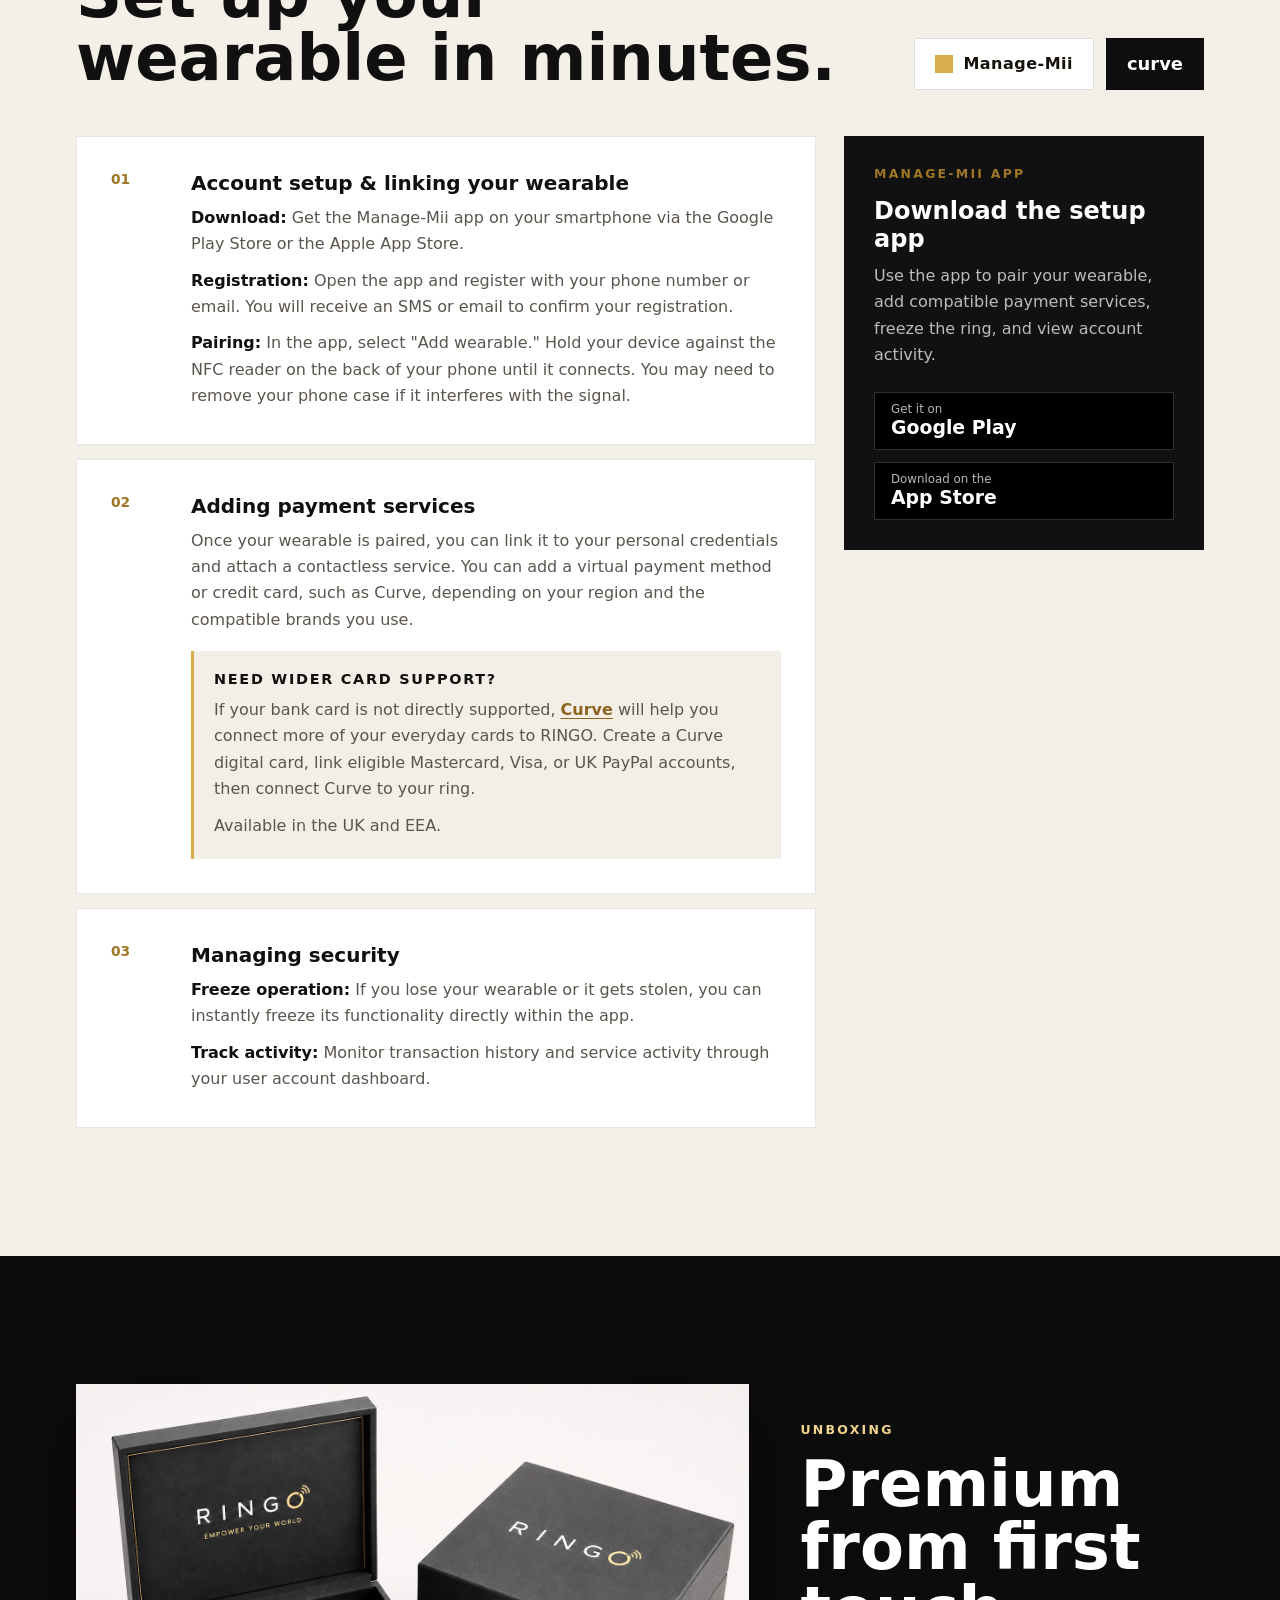
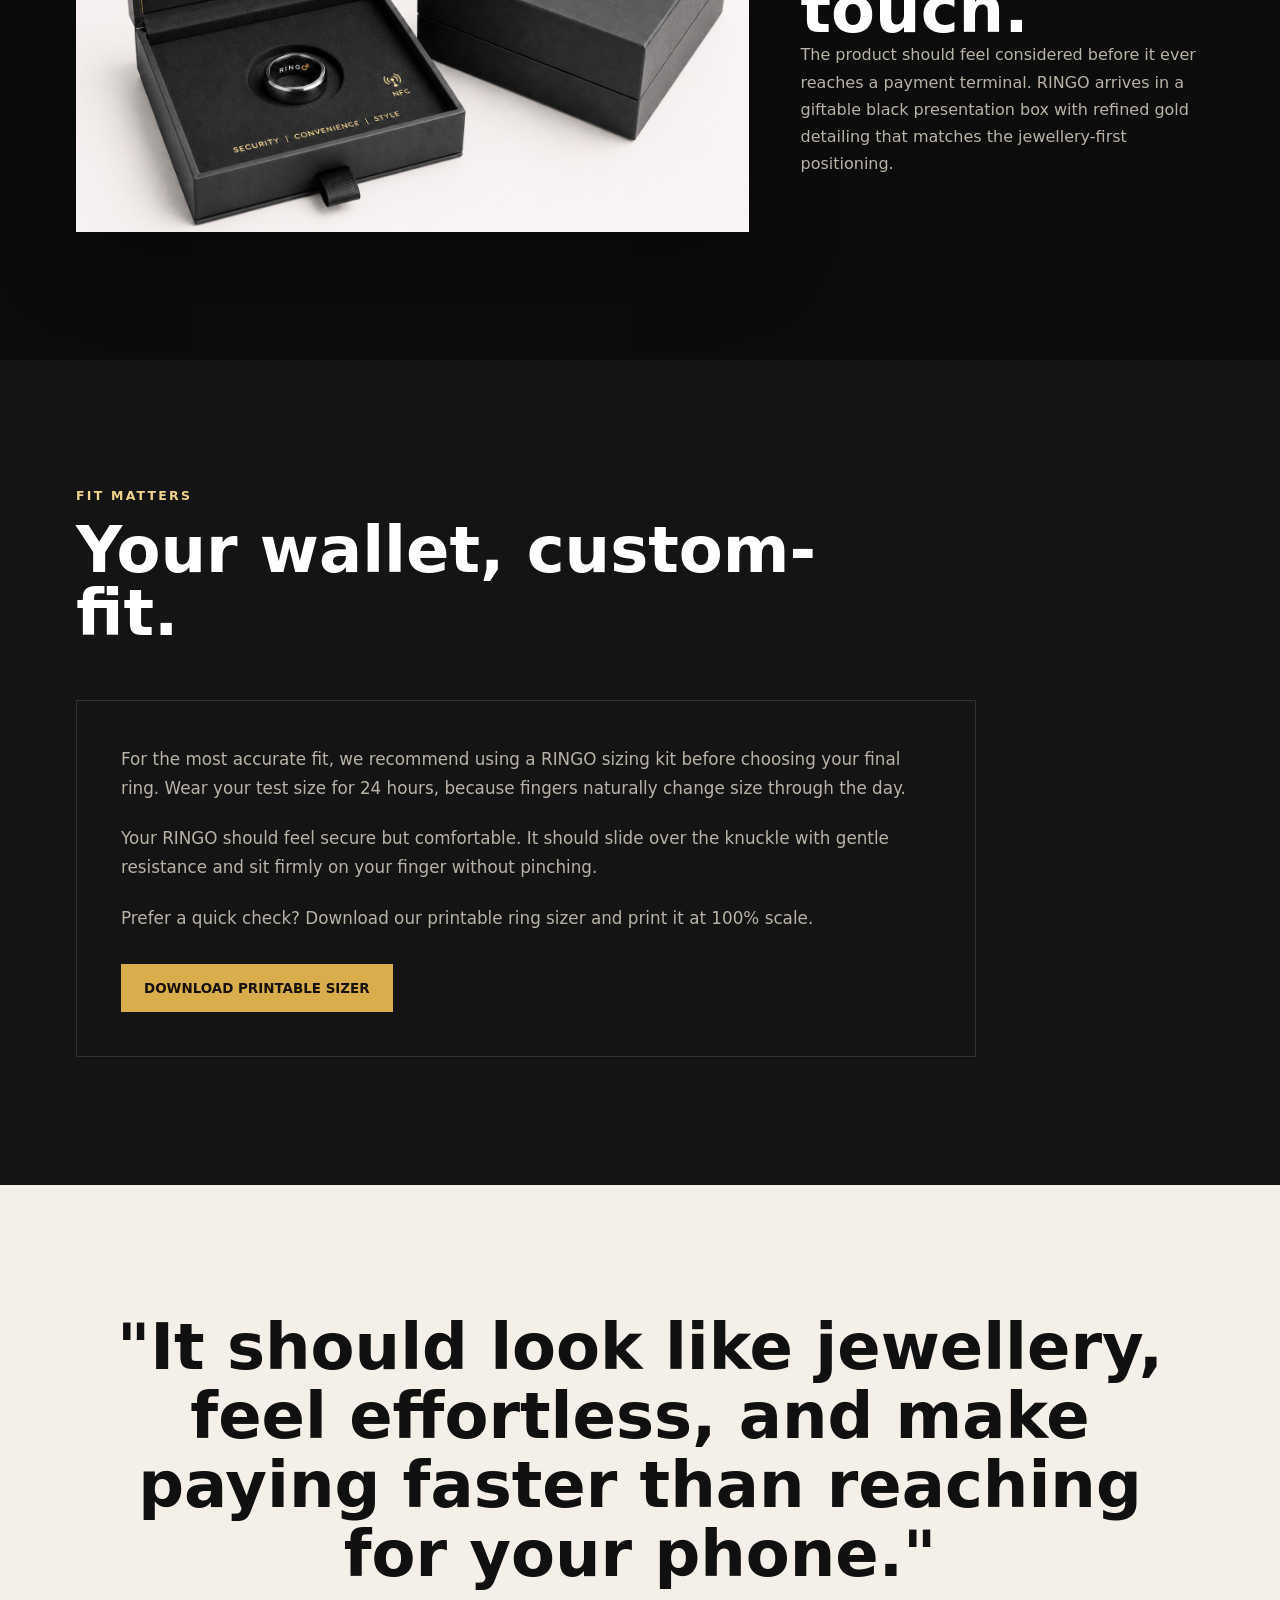
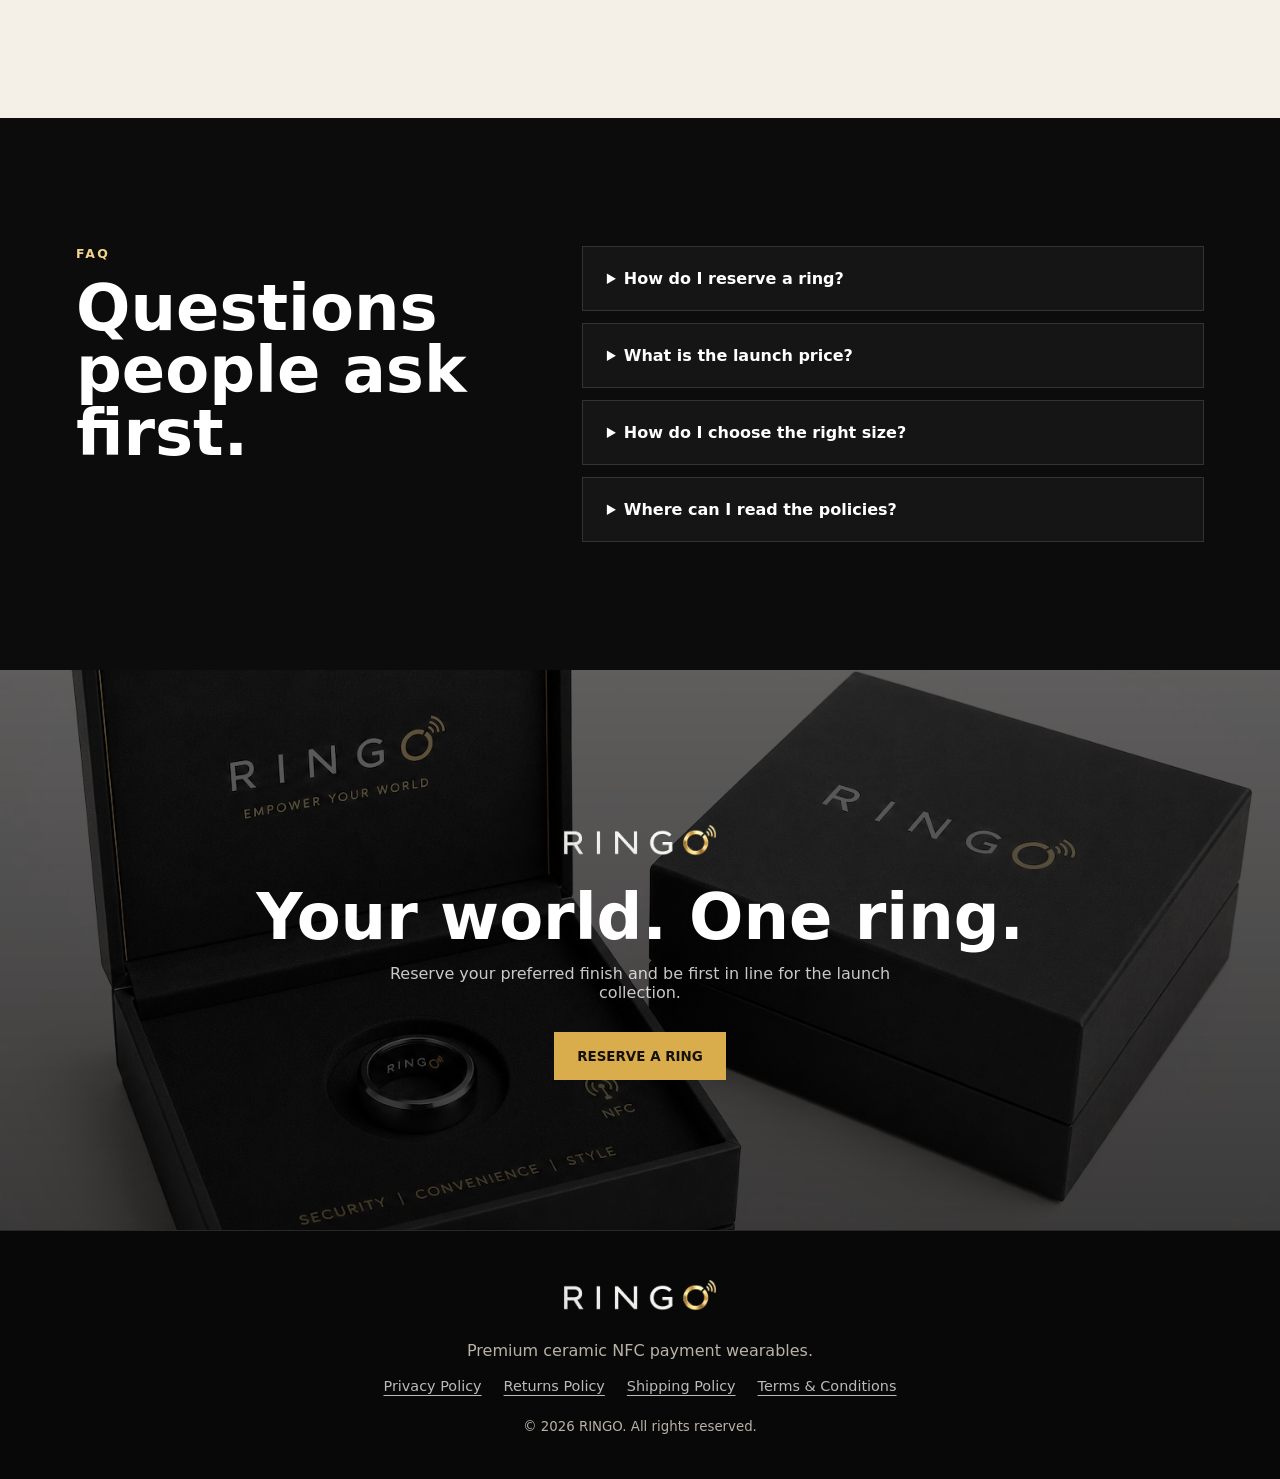
==== commit 677ec298: "Add files via upload" ====
--- a/index.html
+++ b/index.html
@@ -1,4 +1,4 @@
-<!doctype html>
+﻿<!doctype html>
 <html lang="en">
 <head>
   <meta charset="utf-8">
@@ -10,7 +10,7 @@
 <body>
   <header class="site-header" data-header>
     <a class="brand" href="#top" aria-label="RINGO home">
-      <img src="assets/ringo-logo.png" alt="RINGO">
+      <img src="ringo-logo.png" alt="RINGO">
     </a>
     <button class="nav-toggle" type="button" aria-label="Open menu" aria-expanded="false" data-nav-toggle>
       <span></span>
@@ -30,7 +30,7 @@
   <main id="top">
     <section class="hero">
       <div class="hero-media" aria-hidden="true">
-        <img src="assets/lifestyle-1.png" alt="">
+        <img src="lifestyle-1.png" alt="">
       </div>
       <div class="hero-overlay"></div>
       <div class="hero-content">
@@ -72,7 +72,7 @@
         <p>Choose the look that fits your everyday style, from polished black to clean white, soft rose, and satin matte.</p>
       </div>
       <div class="collection-reveal-image">
-        <img src="assets/4rings.png" alt="Four branded RINGO ceramic payment rings in white, matte black, rose, and gloss black">
+        <img src="4rings.png" alt="Four branded RINGO ceramic payment rings in white, matte black, rose, and gloss black">
       </div>
     </section>
 
@@ -91,11 +91,11 @@
       </div>
       <div class="product-grid">
         <article class="product-card">
-          <img src="assets/obsidian-mirror.png" alt="Obsidian Mirror black gloss ceramic RINGO payment ring">
+          <img src="obsidian-mirror.png" alt="Obsidian Mirror black gloss ceramic RINGO payment ring">
           <div>
             <h3>Obsidian Mirror</h3>
             <p>High-gloss black ceramic with a polished, dress-watch finish.</p>
-            <div class="price-line" aria-label="Launch price £85, normally £99">
+            <div class="price-line" aria-label="Launch price Â£85, normally Â£99">
               <span>&pound;85</span>
               <del>&pound;99</del>
             </div>
@@ -103,11 +103,11 @@
           </div>
         </article>
         <article class="product-card">
-          <img src="assets/obsidian-matte.png" alt="Obsidian Matte black satin ceramic RINGO payment ring">
+          <img src="obsidian-matte.png" alt="Obsidian Matte black satin ceramic RINGO payment ring">
           <div>
             <h3>Obsidian Matte</h3>
             <p>Satin black ceramic for a quieter, more technical look.</p>
-            <div class="price-line" aria-label="Launch price £85, normally £99">
+            <div class="price-line" aria-label="Launch price Â£85, normally Â£99">
               <span>&pound;85</span>
               <del>&pound;99</del>
             </div>
@@ -115,11 +115,11 @@
           </div>
         </article>
         <article class="product-card">
-          <img src="assets/arctic-pearl.png" alt="Arctic Pearl white gloss ceramic RINGO payment ring">
+          <img src="arctic-pearl.png" alt="Arctic Pearl white gloss ceramic RINGO payment ring">
           <div>
             <h3>Arctic Pearl</h3>
             <p>Clean white gloss ceramic with a minimal jewellery feel.</p>
-            <div class="price-line" aria-label="Launch price £85, normally £99">
+            <div class="price-line" aria-label="Launch price Â£85, normally Â£99">
               <span>&pound;85</span>
               <del>&pound;99</del>
             </div>
@@ -127,11 +127,11 @@
           </div>
         </article>
         <article class="product-card">
-          <img src="assets/rose-quartz.png" alt="Rose Quartz pink gloss ceramic RINGO payment ring">
+          <img src="rose-quartz.png" alt="Rose Quartz pink gloss ceramic RINGO payment ring">
           <div>
             <h3>Rose Quartz</h3>
             <p>Soft rose gloss ceramic for a warmer everyday finish.</p>
-            <div class="price-line" aria-label="Launch price £85, normally £99">
+            <div class="price-line" aria-label="Launch price Â£85, normally Â£99">
               <span>&pound;85</span>
               <del>&pound;99</del>
             </div>
@@ -148,32 +148,32 @@
       </div>
       <div class="feature-grid">
         <article>
-          <span aria-hidden="true">⚡</span>
+          <span aria-hidden="true">âš¡</span>
           <h3>Instant contactless payment</h3>
           <p>Works with NFC-enabled payment terminals globally. Accepted anywhere Mastercard and Visa contactless payments are supported.</p>
         </article>
         <article>
-          <span aria-hidden="true">🔋</span>
+          <span aria-hidden="true">ðŸ”‹</span>
           <h3>Zero battery, forever</h3>
           <p>Passive NFC draws power directly from the payment reader's field. RINGO requires no charging, no battery replacement, and no app running in the background.</p>
         </article>
         <article>
-          <span aria-hidden="true">🛡</span>
+          <span aria-hidden="true">ðŸ›¡</span>
           <h3>Bank-grade security</h3>
           <p>Transactions are tokenised and encrypted like a contactless card. Your actual card number is never transmitted, with payment handling designed around PCI-DSS compliant infrastructure.</p>
         </article>
         <article>
-          <span aria-hidden="true">💧</span>
+          <span aria-hidden="true">ðŸ’§</span>
           <h3>IP68 water resistant</h3>
           <p>Swim, shower, and train with confidence. RINGO is rated IP68, with a ceramic shell made for water, sweat, and daily life.</p>
         </article>
         <article>
-          <span aria-hidden="true">◌</span>
+          <span aria-hidden="true">â—Œ</span>
           <h3>Jewellery-grade finish</h3>
           <p>Precision-fired zirconia ceramic is harder than steel, lighter than titanium, and maintains a flawless mirror or matte finish.</p>
         </article>
         <article>
-          <span aria-hidden="true">🌐</span>
+          <span aria-hidden="true">ðŸŒ</span>
           <h3>Works worldwide</h3>
           <p>From London to Tokyo, New York to Sydney, RINGO works wherever compatible contactless payment terminals are available, with no fumbling for the right card.</p>
         </article>
@@ -245,7 +245,7 @@
 
     <section class="section packaging">
       <div class="packaging-image">
-        <img src="assets/unboxing-black.png" alt="RINGO premium black presentation box with NFC payment ring">
+        <img src="unboxing-black.png" alt="RINGO premium black presentation box with NFC payment ring">
       </div>
       <div class="packaging-copy">
         <p class="eyebrow">Unboxing</p>
@@ -263,7 +263,7 @@
         <p>For the most accurate fit, we recommend using a RINGO sizing kit before choosing your final ring. Wear your test size for 24 hours, because fingers naturally change size through the day.</p>
         <p>Your RINGO should feel secure but comfortable. It should slide over the knuckle with gentle resistance and sit firmly on your finger without pinching.</p>
         <p>Prefer a quick check? Download our printable ring sizer and print it at 100% scale.</p>
-        <a class="btn btn-primary" href="documents/ringsizer.png" download="ringsizer.png">Download Printable Sizer</a>
+        <a class="btn btn-primary" href="ringsizer.png" download="ringsizer.png">Download Printable Sizer</a>
       </div>
     </section>
 
@@ -299,7 +299,7 @@
     </section>
 
     <section class="final-cta">
-      <img src="assets/ringo-logo.png" alt="RINGO">
+      <img src="ringo-logo.png" alt="RINGO">
       <h2>Your world. One ring.</h2>
       <p>Reserve your preferred finish and be first in line for the launch collection.</p>
       <a class="btn btn-primary" href="#rings">Reserve a ring</a>
@@ -316,13 +316,13 @@
   </aside>
 
   <footer class="site-footer">
-    <img src="assets/ringo-logo.png" alt="RINGO">
+    <img src="ringo-logo.png" alt="RINGO">
     <p>Premium ceramic NFC payment wearables.</p>
     <nav class="footer-policies" aria-label="Policy documents">
-      <a href="documents/privacy_policy.docx" download>Privacy Policy</a>
-      <a href="documents/returns_policy.docx" download>Returns Policy</a>
-      <a href="documents/shipping_policy.docx" download>Shipping Policy</a>
-      <a href="documents/terms_and_conditions.docx" download>Terms &amp; Conditions</a>
+      <a href="privacy_policy.docx" download>Privacy Policy</a>
+      <a href="returns_policy.docx" download>Returns Policy</a>
+      <a href="shipping_policy.docx" download>Shipping Policy</a>
+      <a href="terms_and_conditions.docx" download>Terms &amp; Conditions</a>
     </nav>
     <small>&copy; 2026 RINGO. All rights reserved.</small>
   </footer>
@@ -330,3 +330,4 @@
   <script src="script.js"></script>
 </body>
 </html>
+
--- a/styles.css
+++ b/styles.css
@@ -1,4 +1,4 @@
-:root {
+﻿:root {
   --bg: #0c0c0c;
   --panel: #151515;
   --panel-soft: #1c1b19;
@@ -258,7 +258,7 @@
 
 .hero-proof span::before {
   color: var(--gold);
-  content: "✓";
+  content: "âœ“";
   font-weight: 900;
   margin-right: 8px;
 }
@@ -725,7 +725,7 @@
 .final-cta {
   background:
     linear-gradient(rgba(0, 0, 0, 0.62), rgba(0, 0, 0, 0.76)),
-    url("assets/unboxing-black.png") center / cover;
+    url("unboxing-black.png") center / cover;
   padding: clamp(82px, 12vw, 150px) 24px;
   text-align: center;
 }
@@ -967,3 +967,4 @@
     width: 100%;
   }
 }
+
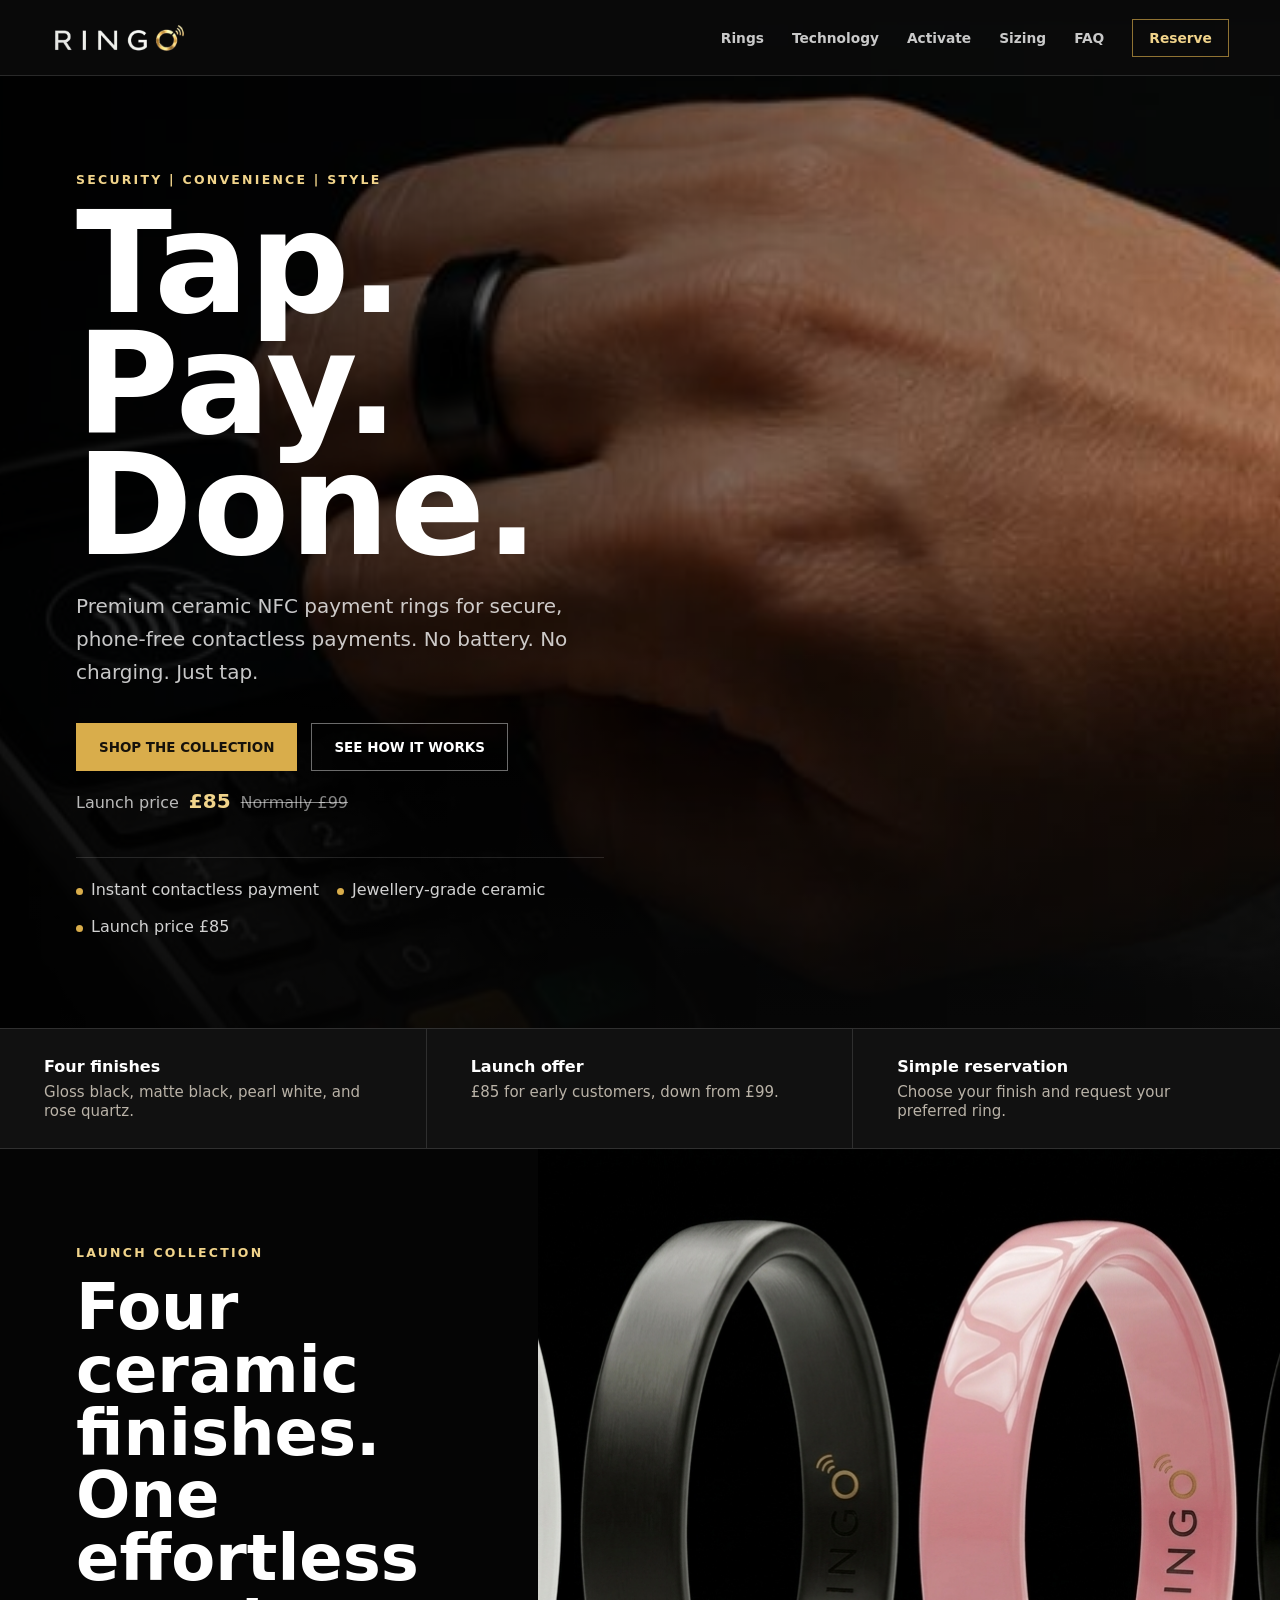
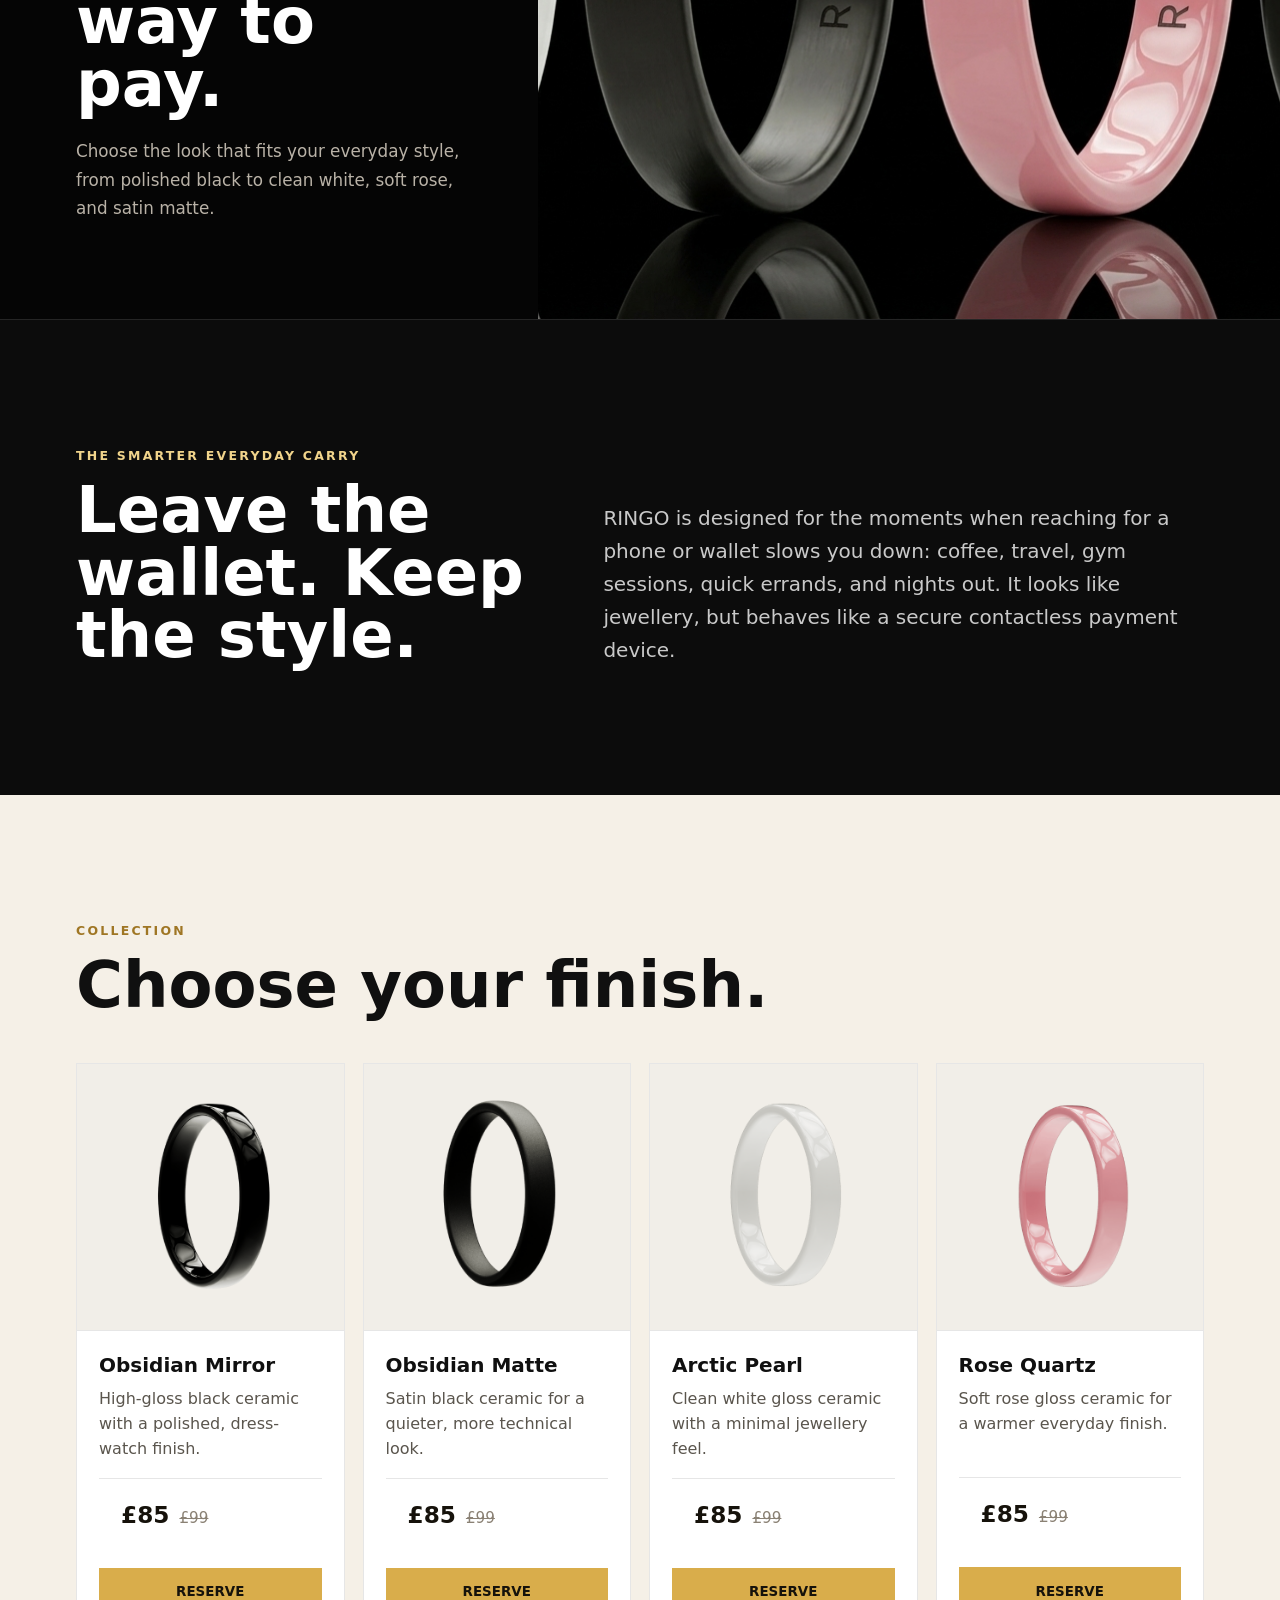
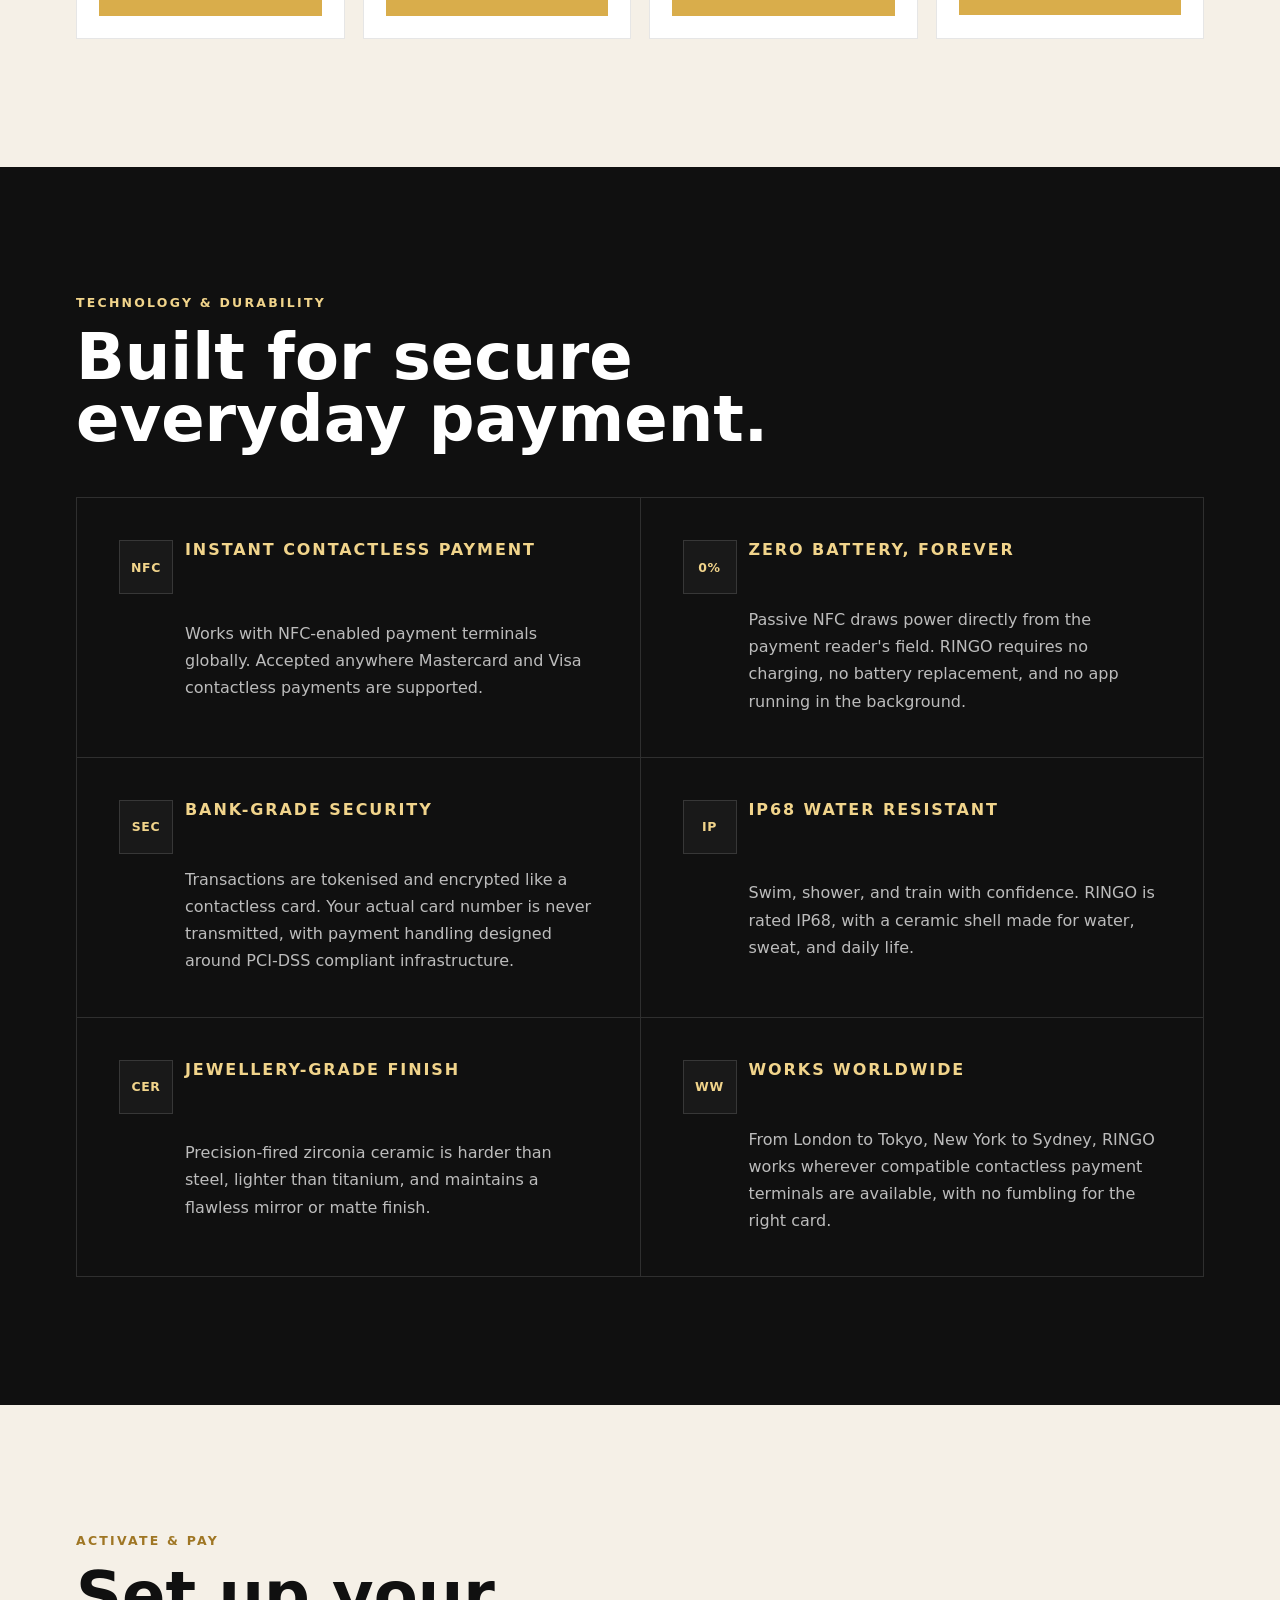
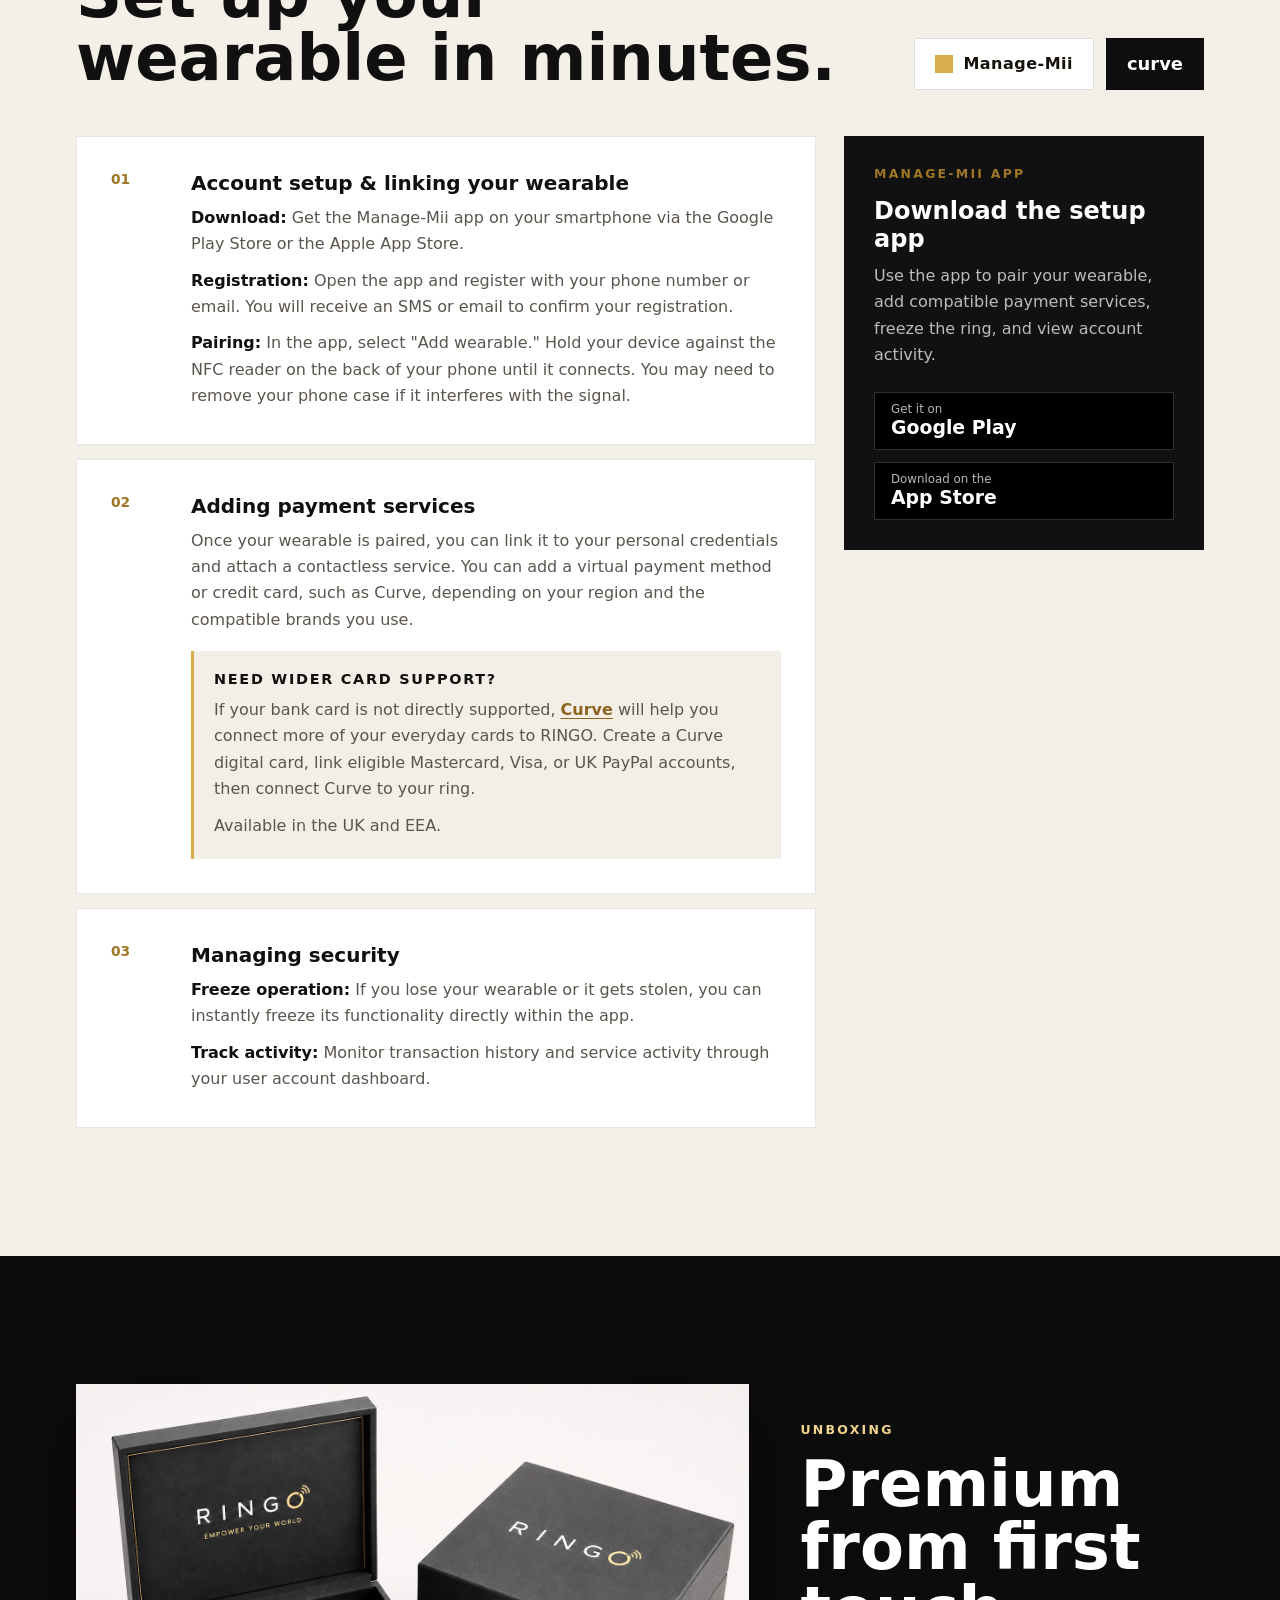
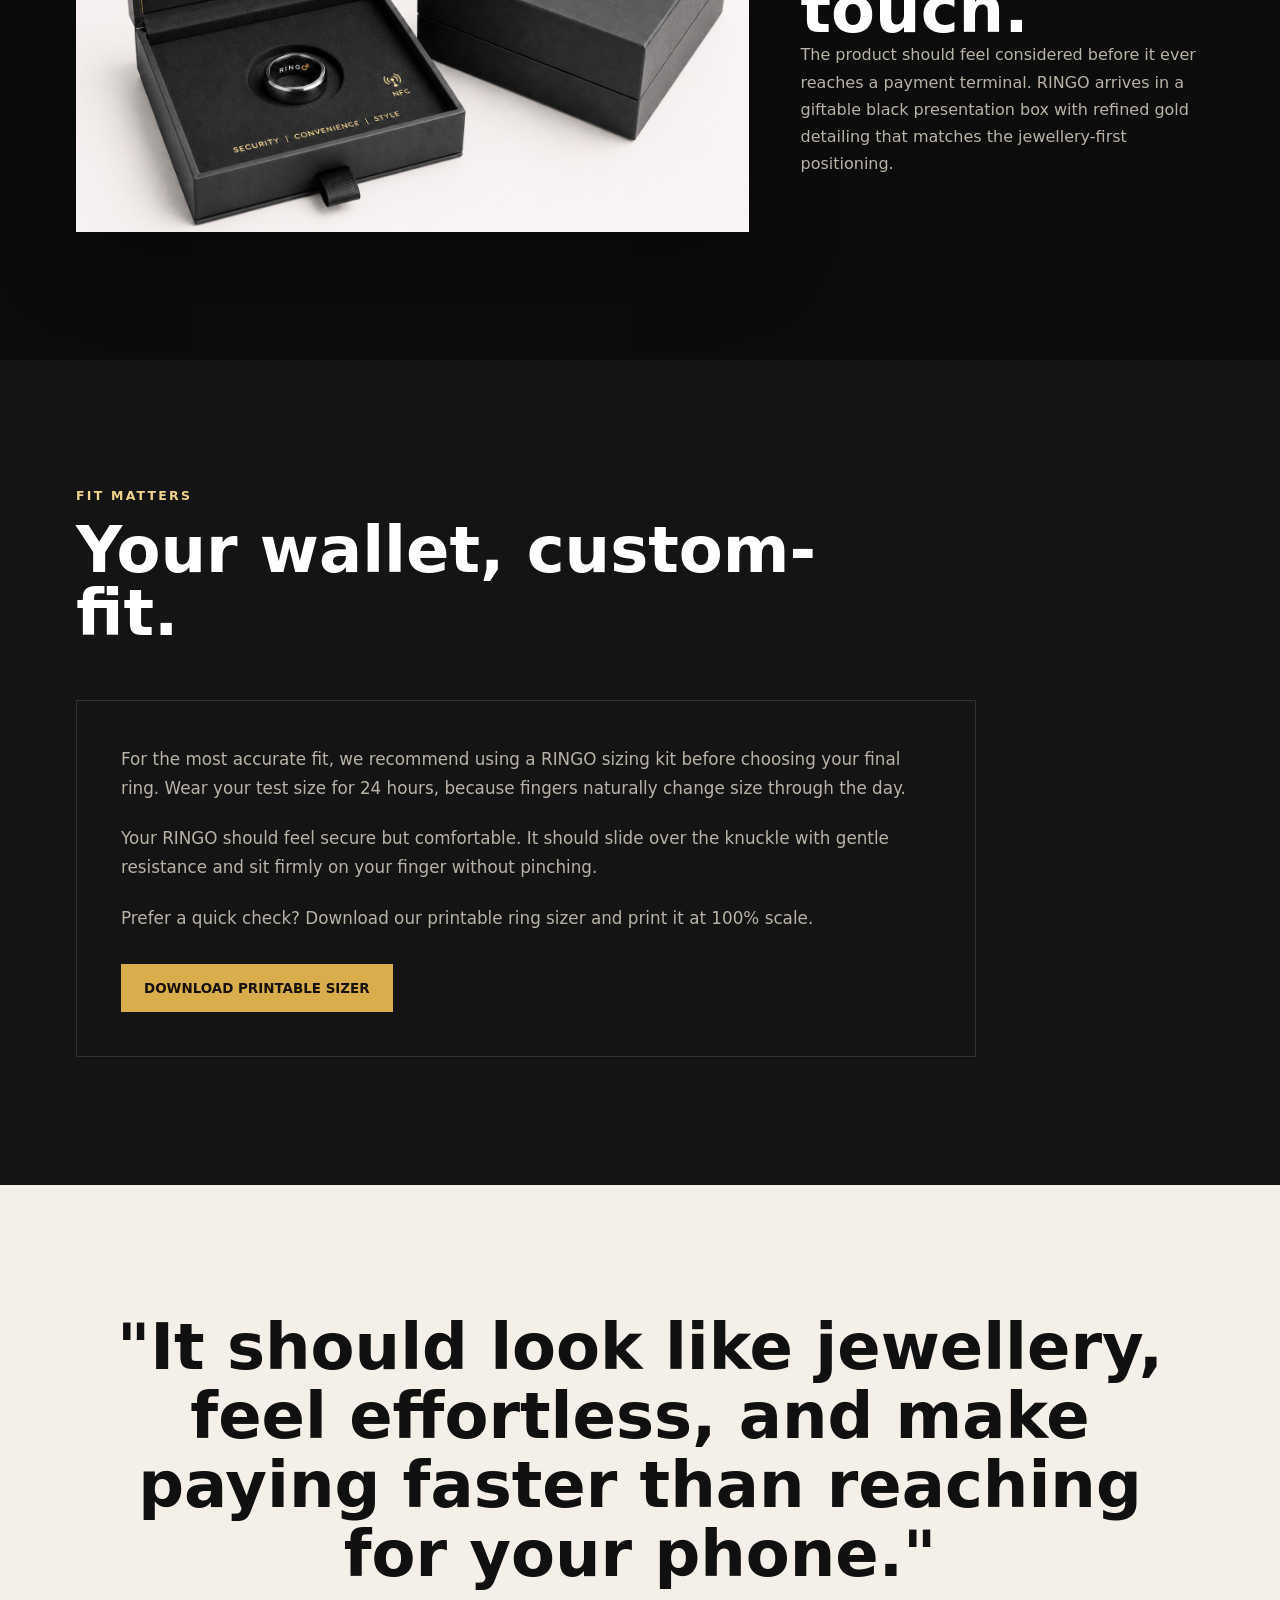
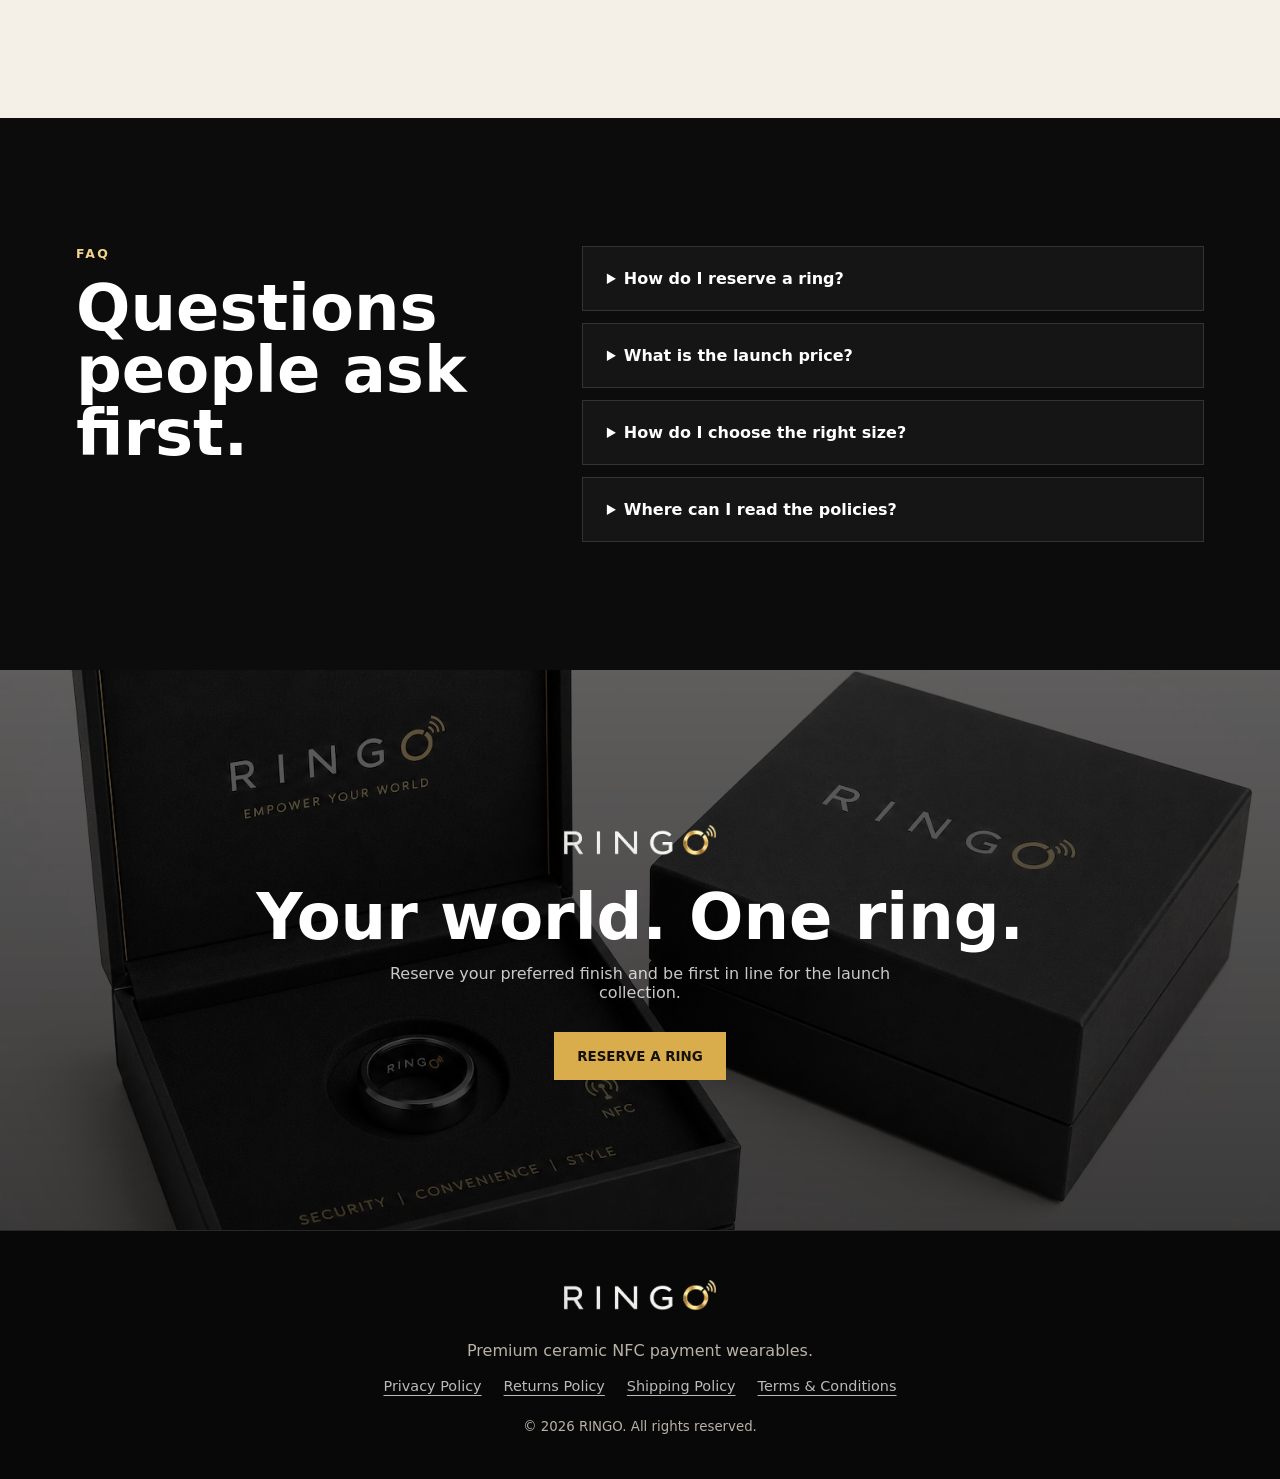
==== commit ac3bd0e4: "Add files via upload" ====
--- a/index.html
+++ b/index.html
@@ -148,32 +148,32 @@
       </div>
       <div class="feature-grid">
         <article>
-          <span aria-hidden="true">âš¡</span>
+          <span aria-hidden="true">NFC</span>
           <h3>Instant contactless payment</h3>
           <p>Works with NFC-enabled payment terminals globally. Accepted anywhere Mastercard and Visa contactless payments are supported.</p>
         </article>
         <article>
-          <span aria-hidden="true">ðŸ”‹</span>
+          <span aria-hidden="true">0%</span>
           <h3>Zero battery, forever</h3>
           <p>Passive NFC draws power directly from the payment reader's field. RINGO requires no charging, no battery replacement, and no app running in the background.</p>
         </article>
         <article>
-          <span aria-hidden="true">ðŸ›¡</span>
+          <span aria-hidden="true">SEC</span>
           <h3>Bank-grade security</h3>
           <p>Transactions are tokenised and encrypted like a contactless card. Your actual card number is never transmitted, with payment handling designed around PCI-DSS compliant infrastructure.</p>
         </article>
         <article>
-          <span aria-hidden="true">ðŸ’§</span>
+          <span aria-hidden="true">IP</span>
           <h3>IP68 water resistant</h3>
           <p>Swim, shower, and train with confidence. RINGO is rated IP68, with a ceramic shell made for water, sweat, and daily life.</p>
         </article>
         <article>
-          <span aria-hidden="true">â—Œ</span>
+          <span aria-hidden="true">CER</span>
           <h3>Jewellery-grade finish</h3>
           <p>Precision-fired zirconia ceramic is harder than steel, lighter than titanium, and maintains a flawless mirror or matte finish.</p>
         </article>
         <article>
-          <span aria-hidden="true">ðŸŒ</span>
+          <span aria-hidden="true">WW</span>
           <h3>Works worldwide</h3>
           <p>From London to Tokyo, New York to Sydney, RINGO works wherever compatible contactless payment terminals are available, with no fumbling for the right card.</p>
         </article>
--- a/styles.css
+++ b/styles.css
@@ -258,9 +258,14 @@
 
 .hero-proof span::before {
   color: var(--gold);
-  content: "âœ“";
+  content: "";
+  background: var(--gold);
+  border-radius: 50%;
+  display: inline-block;
+  height: 7px;
   font-weight: 900;
   margin-right: 8px;
+  width: 7px;
 }
 
 .trust-strip {
@@ -438,9 +443,11 @@
   border: 1px solid var(--line);
   color: var(--gold-soft);
   display: inline-flex;
-  font-size: 1.35rem;
+  font-size: 0.78rem;
+  font-weight: 900;
   height: 54px;
   justify-content: center;
+  letter-spacing: 0.05em;
   width: 54px;
 }
 
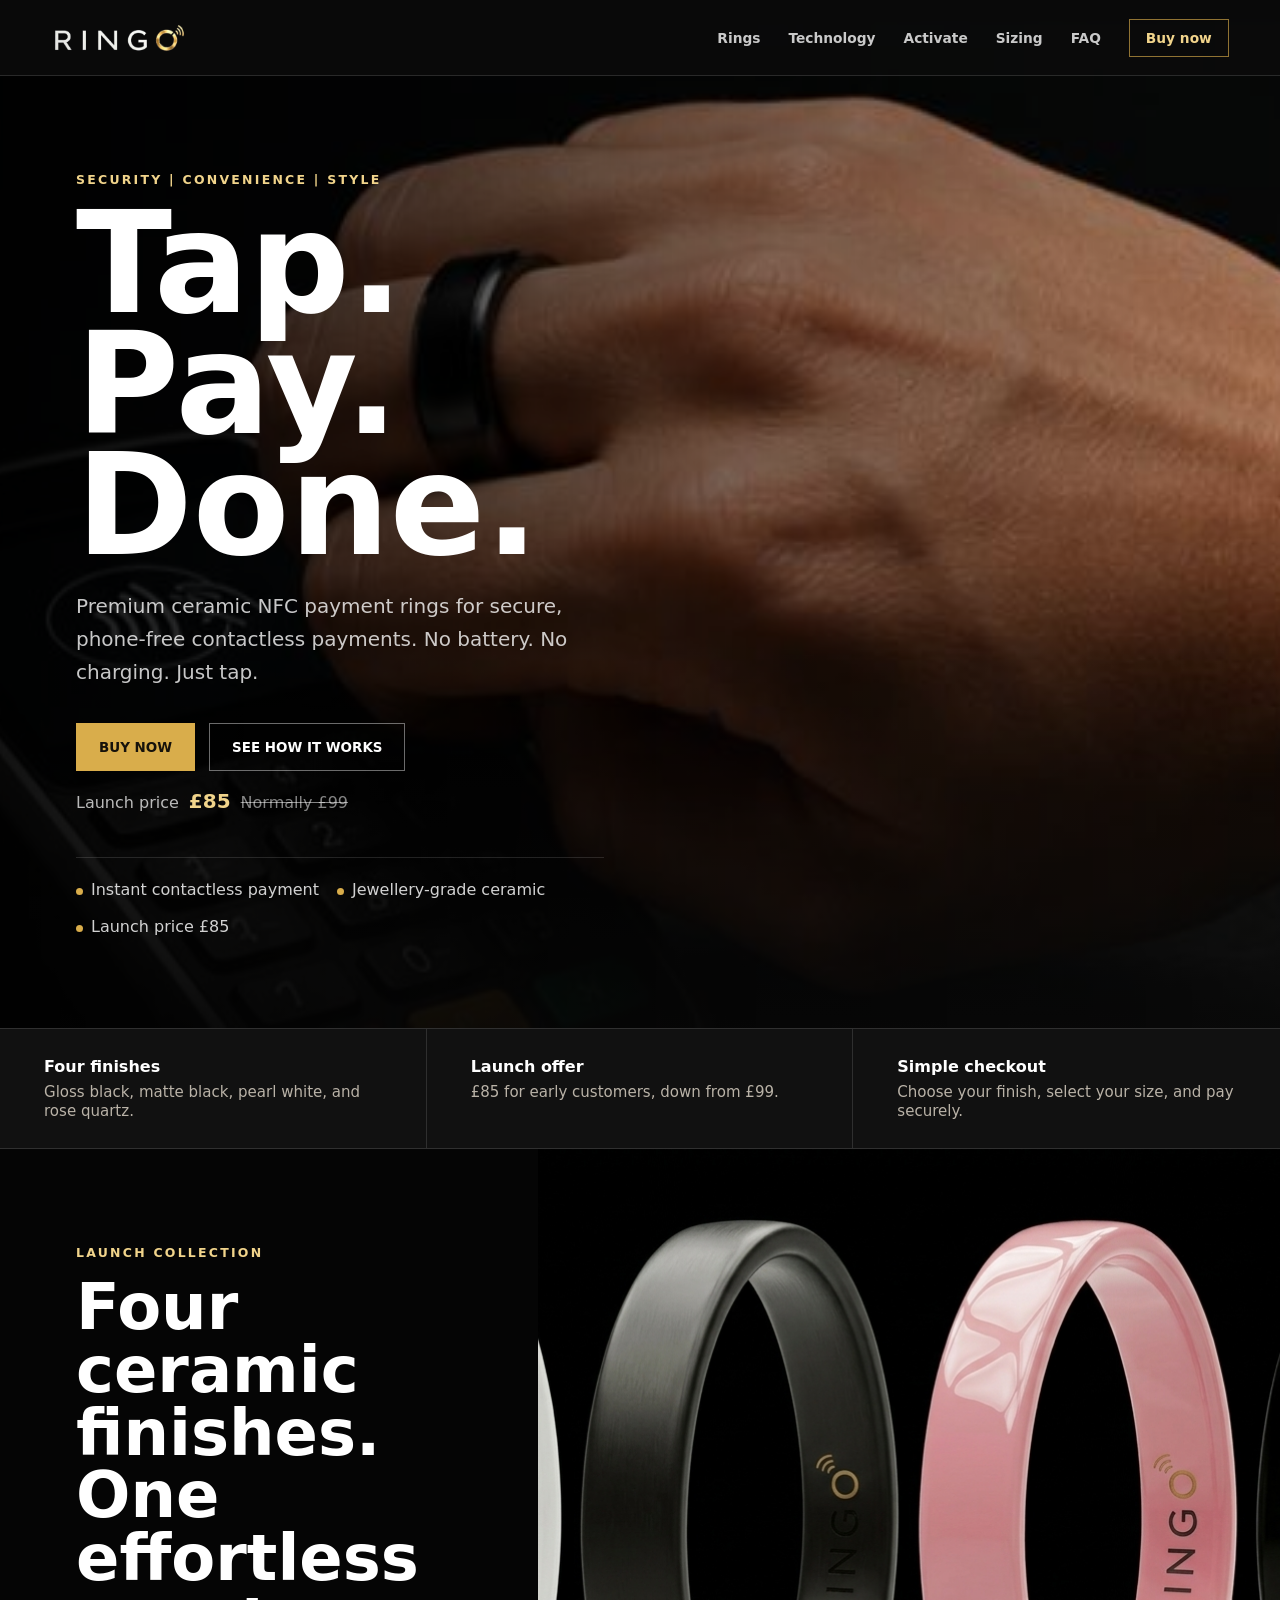
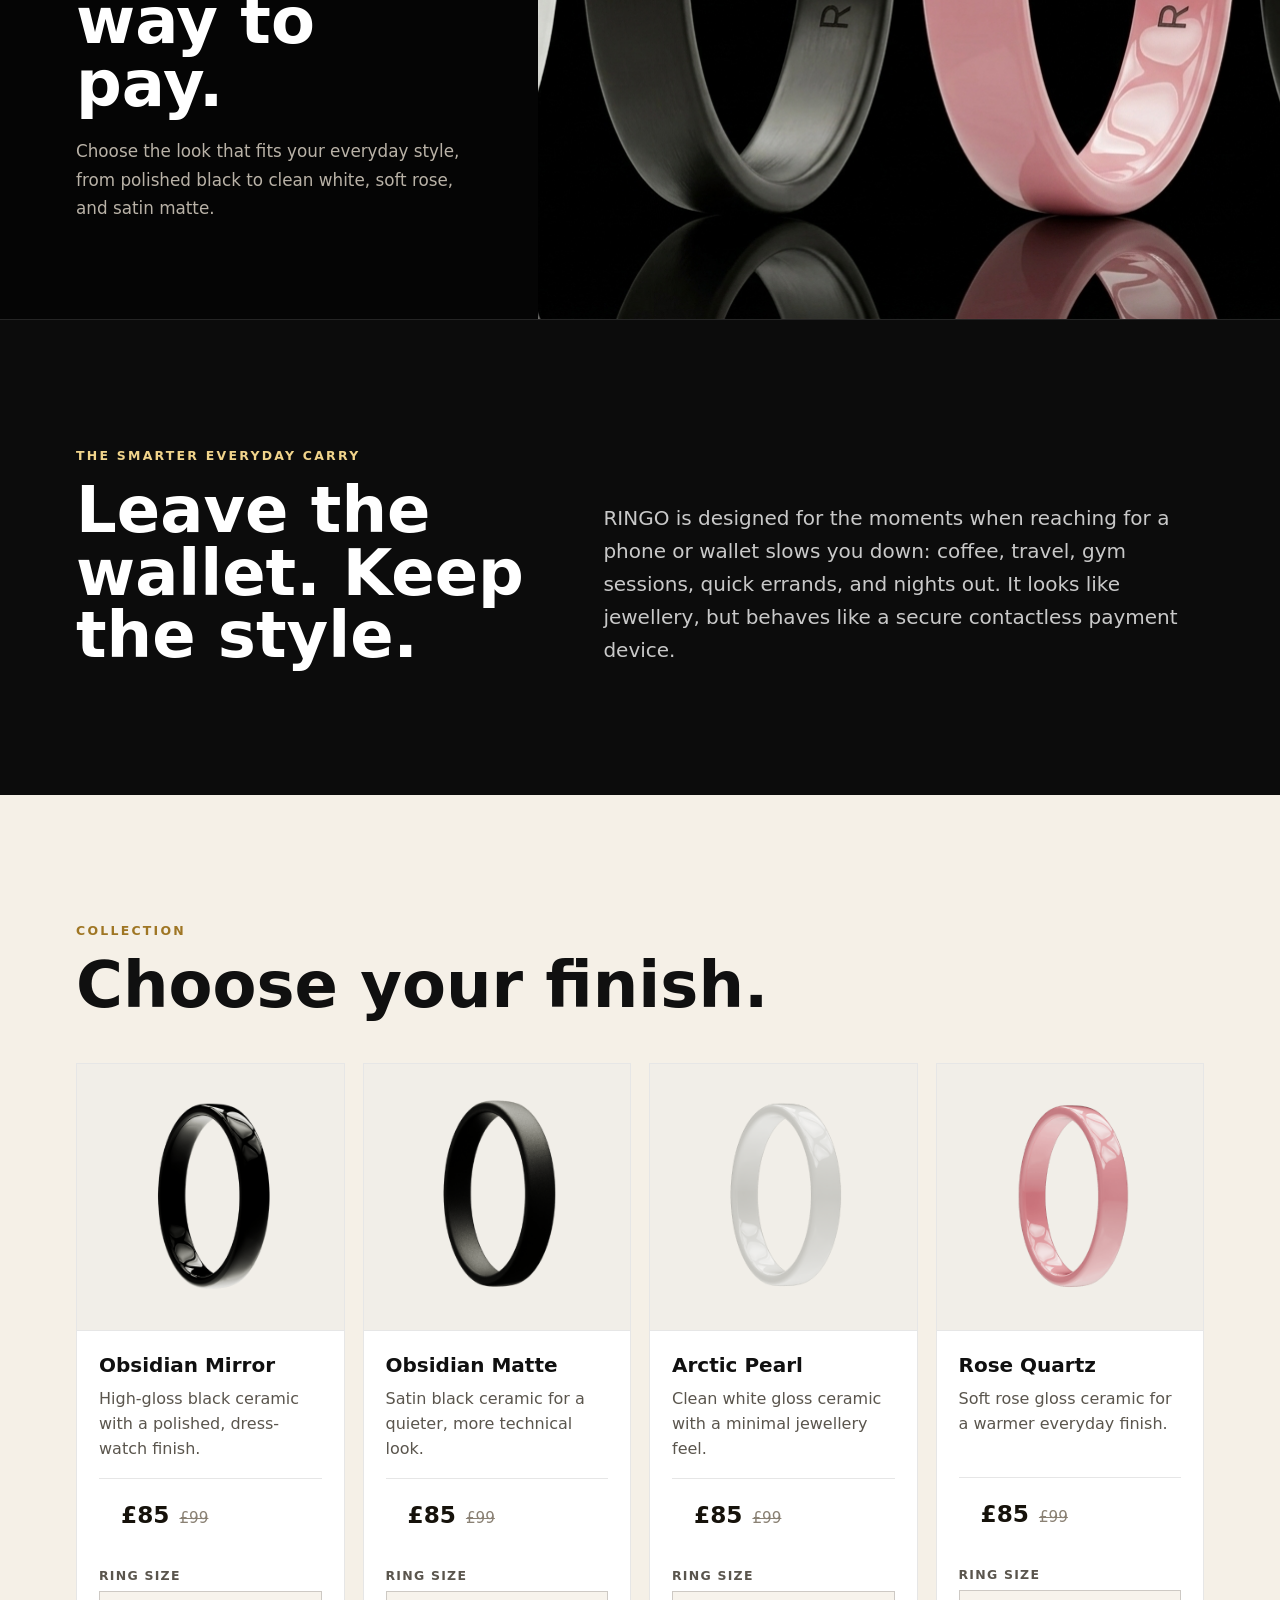
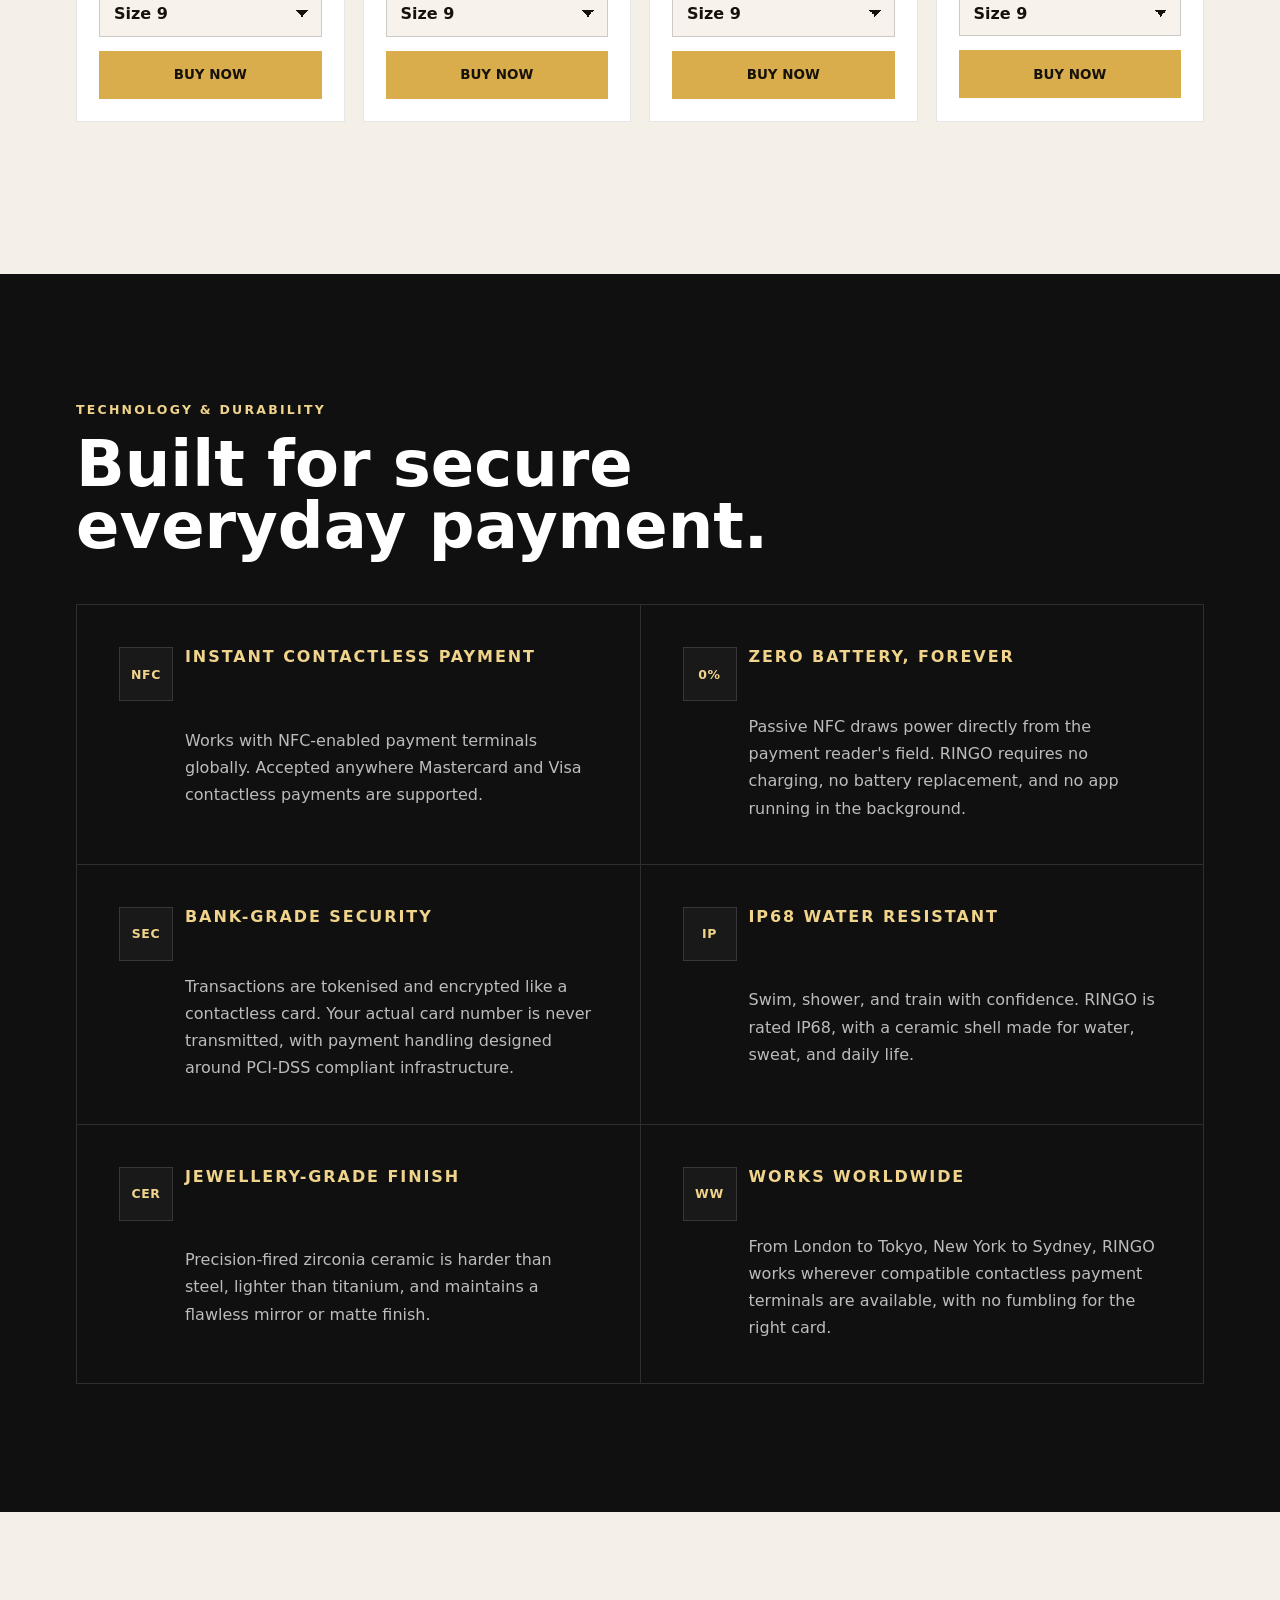
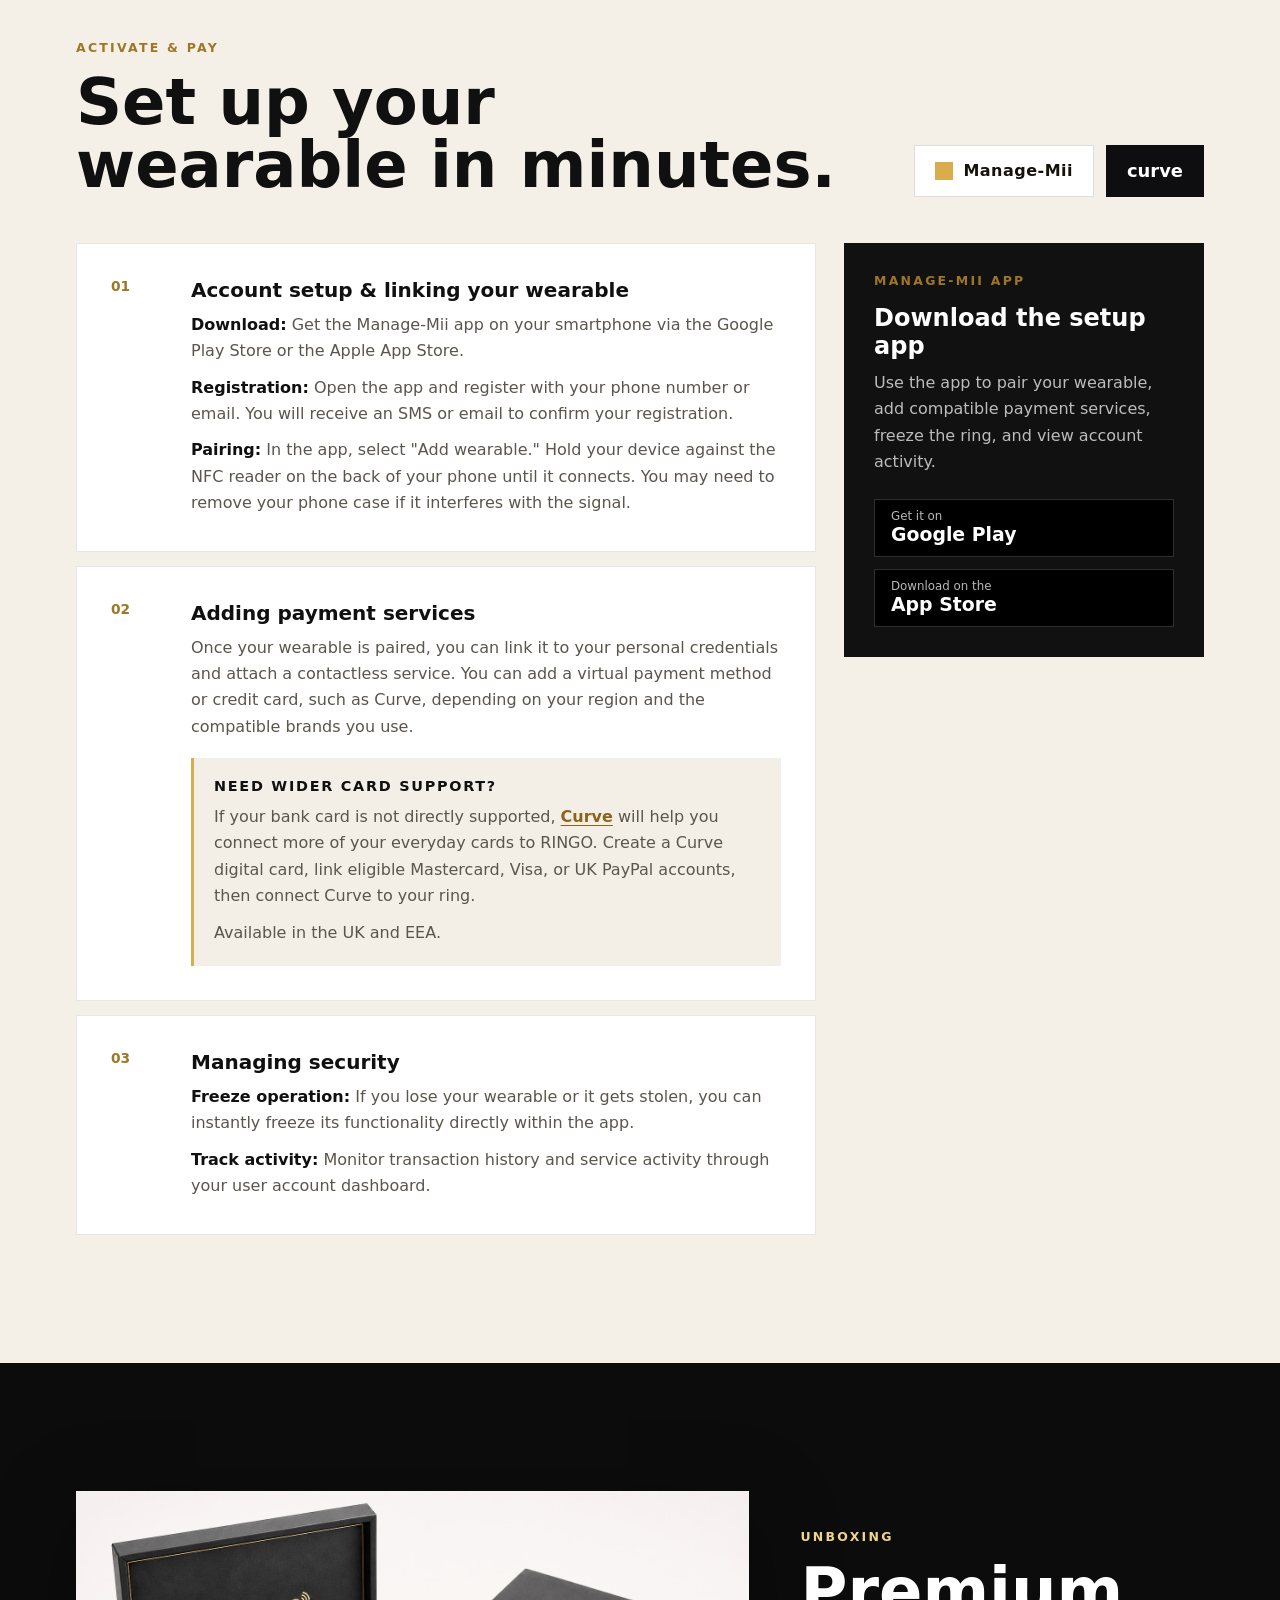
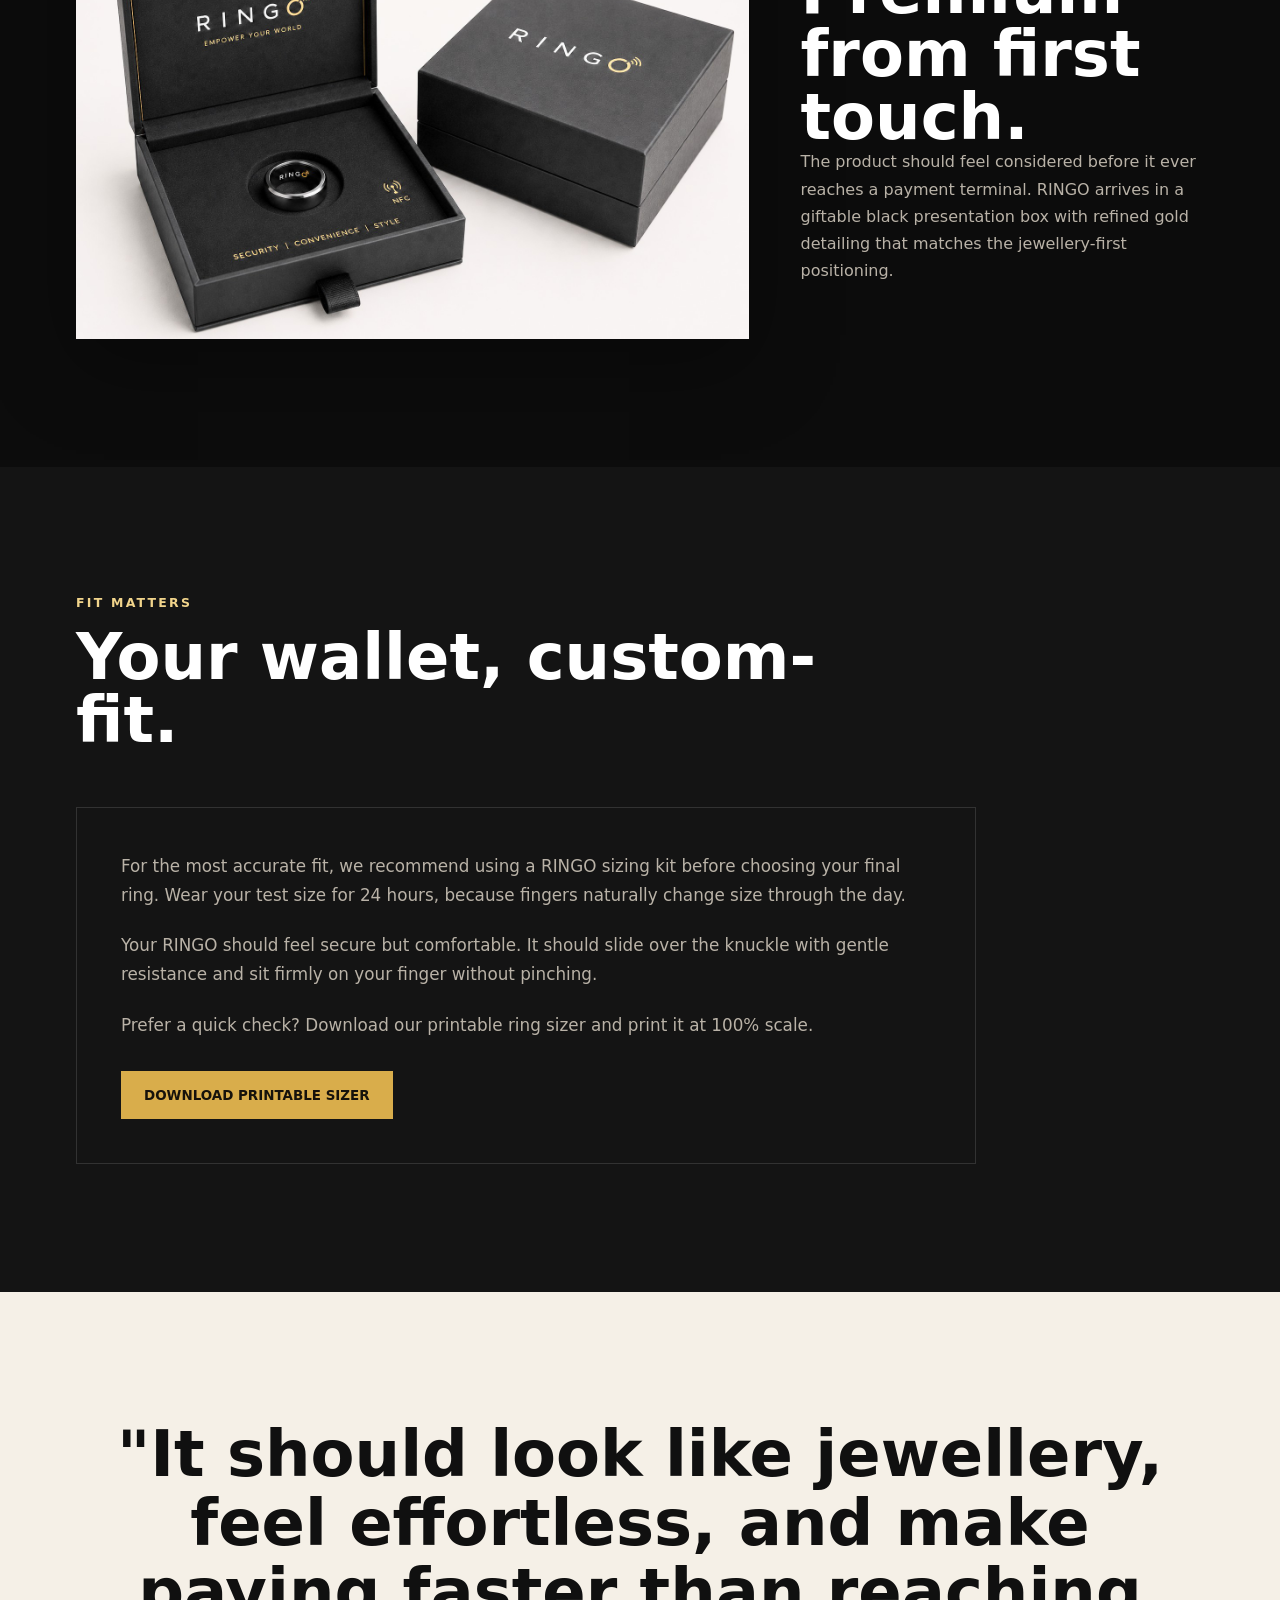
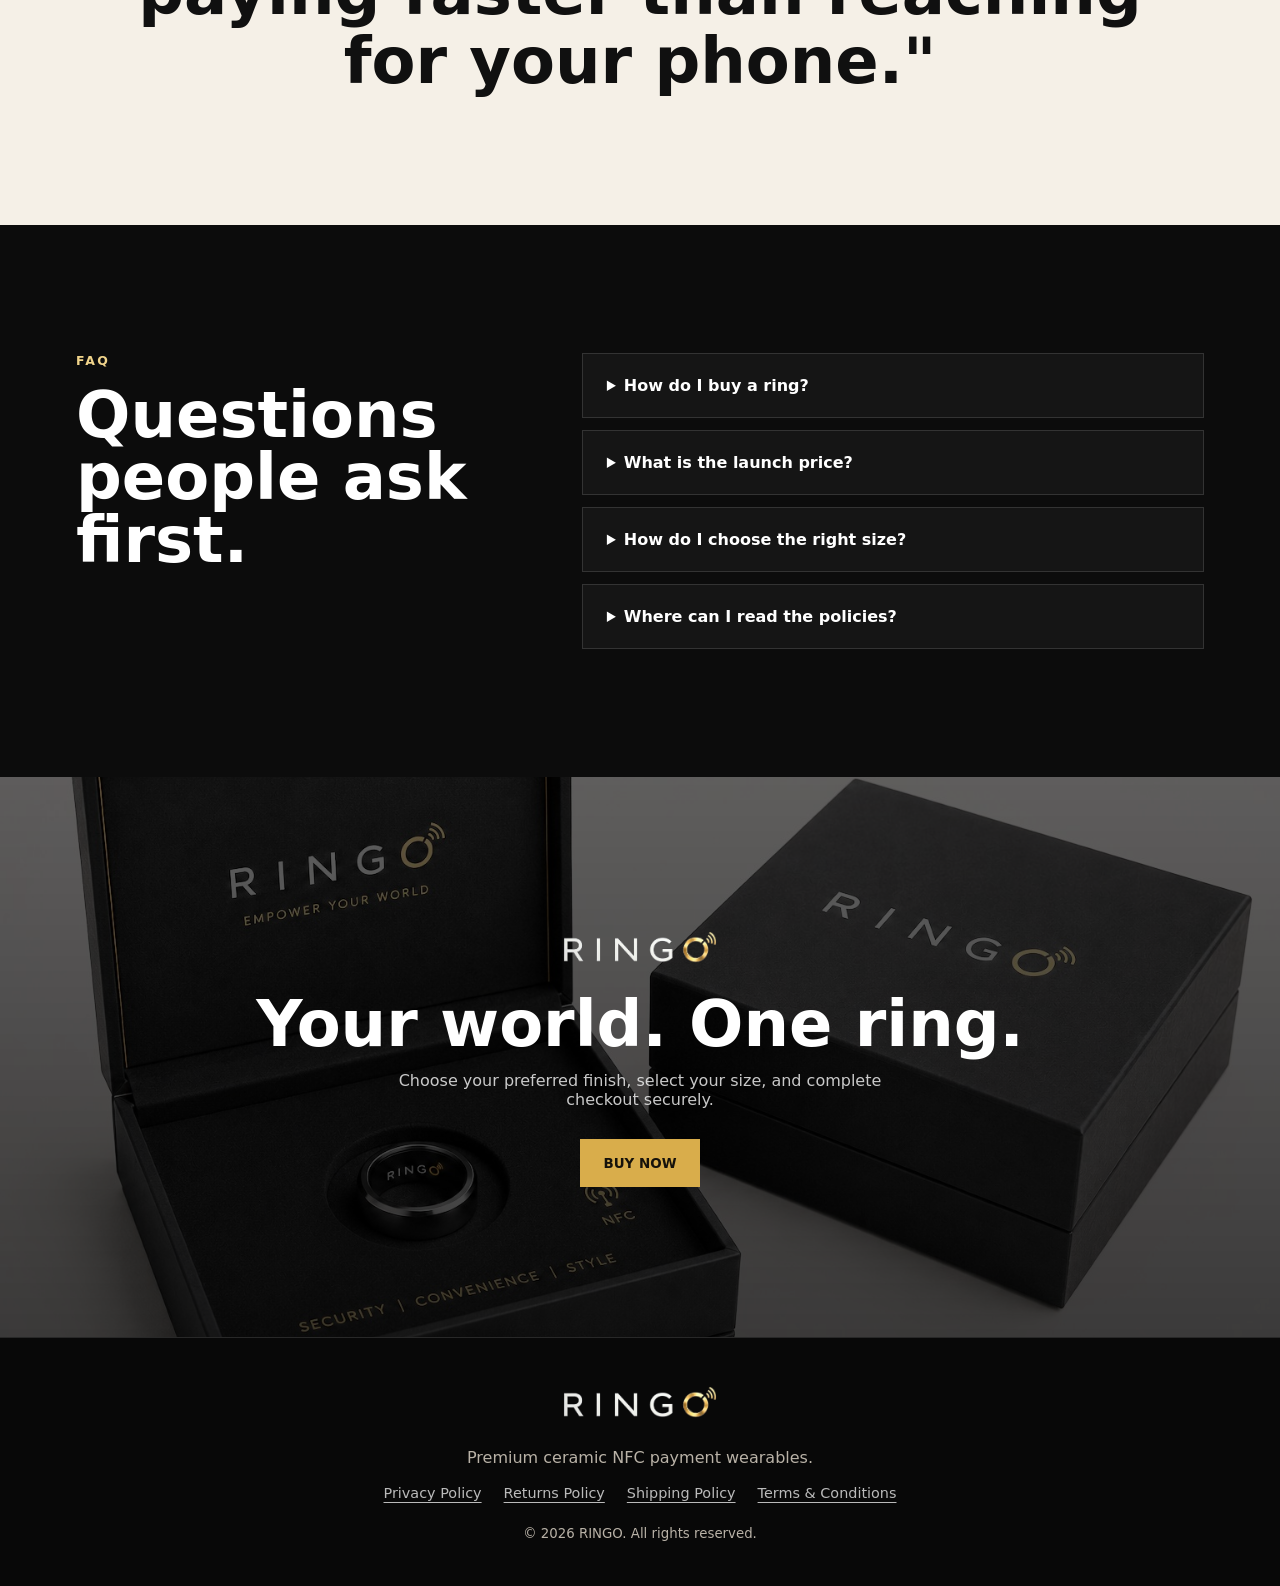
==== commit be7484eb: "Add files via upload" ====
--- a/index.html
+++ b/index.html
@@ -23,7 +23,7 @@
       <a href="#activate">Activate</a>
       <a href="#sizing">Sizing</a>
       <a href="#faq">FAQ</a>
-      <a class="nav-cta" href="#rings">Reserve</a>
+      <a class="nav-cta" href="#rings">Buy now</a>
     </nav>
   </header>
 
@@ -38,7 +38,7 @@
         <h1 class="hero-title">Tap.<br>Pay.<br>Done.</h1>
         <p class="hero-copy">Premium ceramic NFC payment rings for secure, phone-free contactless payments. No battery. No charging. Just tap.</p>
         <div class="hero-actions">
-          <a class="btn btn-primary" href="#rings">Shop the collection</a>
+          <a class="btn btn-primary" href="#rings">Buy now</a>
           <a class="btn btn-secondary" href="#technology">See how it works</a>
         </div>
         <p class="hero-price">Launch price <strong>&pound;85</strong> <span>Normally &pound;99</span></p>
@@ -60,8 +60,8 @@
         <span>&pound;85 for early customers, down from &pound;99.</span>
       </div>
       <div>
-        <strong>Simple reservation</strong>
-        <span>Choose your finish and request your preferred ring.</span>
+        <strong>Simple checkout</strong>
+        <span>Choose your finish, select your size, and pay securely.</span>
       </div>
     </section>
 
@@ -90,55 +90,104 @@
         <h2>Choose your finish.</h2>
       </div>
       <div class="product-grid">
-        <article class="product-card">
+        <article class="product-card" data-product-card data-product-id="obsidian-mirror" data-product-name="Obsidian Mirror">
           <img src="obsidian-mirror.png" alt="Obsidian Mirror black gloss ceramic RINGO payment ring">
           <div>
             <h3>Obsidian Mirror</h3>
             <p>High-gloss black ceramic with a polished, dress-watch finish.</p>
-            <div class="price-line" aria-label="Launch price Â£85, normally Â£99">
+            <div class="price-line" aria-label="Launch price 85 pounds, normally 99 pounds">
               <span>&pound;85</span>
               <del>&pound;99</del>
             </div>
-            <button type="button" class="product-action" data-add="Obsidian Mirror">Reserve</button>
-          </div>
-        </article>
-        <article class="product-card">
+            <label class="product-option">
+              <span>Ring size</span>
+              <select data-ring-size aria-label="Select Obsidian Mirror ring size">
+                <option value="6">Size 6</option>
+                <option value="7">Size 7</option>
+                <option value="8">Size 8</option>
+                <option value="9" selected>Size 9</option>
+                <option value="10">Size 10</option>
+                <option value="11">Size 11</option>
+                <option value="12">Size 12</option>
+              </select>
+            </label>
+            <button type="button" class="product-action" data-checkout>Buy now</button>
+          </div>
+        </article>
+        <article class="product-card" data-product-card data-product-id="obsidian-matte" data-product-name="Obsidian Matte">
           <img src="obsidian-matte.png" alt="Obsidian Matte black satin ceramic RINGO payment ring">
           <div>
             <h3>Obsidian Matte</h3>
             <p>Satin black ceramic for a quieter, more technical look.</p>
-            <div class="price-line" aria-label="Launch price Â£85, normally Â£99">
+            <div class="price-line" aria-label="Launch price 85 pounds, normally 99 pounds">
               <span>&pound;85</span>
               <del>&pound;99</del>
             </div>
-            <button type="button" class="product-action" data-add="Obsidian Matte">Reserve</button>
-          </div>
-        </article>
-        <article class="product-card">
+            <label class="product-option">
+              <span>Ring size</span>
+              <select data-ring-size aria-label="Select Obsidian Matte ring size">
+                <option value="6">Size 6</option>
+                <option value="7">Size 7</option>
+                <option value="8">Size 8</option>
+                <option value="9" selected>Size 9</option>
+                <option value="10">Size 10</option>
+                <option value="11">Size 11</option>
+                <option value="12">Size 12</option>
+              </select>
+            </label>
+            <button type="button" class="product-action" data-checkout>Buy now</button>
+          </div>
+        </article>
+        <article class="product-card" data-product-card data-product-id="arctic-pearl" data-product-name="Arctic Pearl">
           <img src="arctic-pearl.png" alt="Arctic Pearl white gloss ceramic RINGO payment ring">
           <div>
             <h3>Arctic Pearl</h3>
             <p>Clean white gloss ceramic with a minimal jewellery feel.</p>
-            <div class="price-line" aria-label="Launch price Â£85, normally Â£99">
+            <div class="price-line" aria-label="Launch price 85 pounds, normally 99 pounds">
               <span>&pound;85</span>
               <del>&pound;99</del>
             </div>
-            <button type="button" class="product-action" data-add="Arctic Pearl">Reserve</button>
-          </div>
-        </article>
-        <article class="product-card">
+            <label class="product-option">
+              <span>Ring size</span>
+              <select data-ring-size aria-label="Select Arctic Pearl ring size">
+                <option value="6">Size 6</option>
+                <option value="7">Size 7</option>
+                <option value="8">Size 8</option>
+                <option value="9" selected>Size 9</option>
+                <option value="10">Size 10</option>
+                <option value="11">Size 11</option>
+                <option value="12">Size 12</option>
+              </select>
+            </label>
+            <button type="button" class="product-action" data-checkout>Buy now</button>
+          </div>
+        </article>
+        <article class="product-card" data-product-card data-product-id="rose-quartz" data-product-name="Rose Quartz">
           <img src="rose-quartz.png" alt="Rose Quartz pink gloss ceramic RINGO payment ring">
           <div>
             <h3>Rose Quartz</h3>
             <p>Soft rose gloss ceramic for a warmer everyday finish.</p>
-            <div class="price-line" aria-label="Launch price Â£85, normally Â£99">
+            <div class="price-line" aria-label="Launch price 85 pounds, normally 99 pounds">
               <span>&pound;85</span>
               <del>&pound;99</del>
             </div>
-            <button type="button" class="product-action" data-add="Rose Quartz">Reserve</button>
-          </div>
-        </article>
-      </div>
+            <label class="product-option">
+              <span>Ring size</span>
+              <select data-ring-size aria-label="Select Rose Quartz ring size">
+                <option value="6">Size 6</option>
+                <option value="7">Size 7</option>
+                <option value="8">Size 8</option>
+                <option value="9" selected>Size 9</option>
+                <option value="10">Size 10</option>
+                <option value="11">Size 11</option>
+                <option value="12">Size 12</option>
+              </select>
+            </label>
+            <button type="button" class="product-action" data-checkout>Buy now</button>
+          </div>
+        </article>
+      </div>
+      <p class="checkout-message" data-checkout-message role="status" aria-live="polite"></p>
     </section>
 
     <section class="section feature-grid-section" id="technology">
@@ -280,8 +329,8 @@
       </div>
       <div class="faq-list">
         <details>
-          <summary>How do I reserve a ring?</summary>
-          <p>Choose your preferred finish and use the reservation button. You can then send an email request with the selected model.</p>
+          <summary>How do I buy a ring?</summary>
+          <p>Choose your preferred finish, select your size, and continue to secure Stripe checkout.</p>
         </details>
         <details>
           <summary>What is the launch price?</summary>
@@ -301,19 +350,10 @@
     <section class="final-cta">
       <img src="ringo-logo.png" alt="RINGO">
       <h2>Your world. One ring.</h2>
-      <p>Reserve your preferred finish and be first in line for the launch collection.</p>
-      <a class="btn btn-primary" href="#rings">Reserve a ring</a>
+      <p>Choose your preferred finish, select your size, and complete checkout securely.</p>
+      <a class="btn btn-primary" href="#rings">Buy now</a>
     </section>
   </main>
-
-  <aside class="bag" aria-live="polite" data-bag hidden>
-    <div>
-      <span>Selected</span>
-      <strong data-bag-item>None</strong>
-    </div>
-    <a href="mailto:hello@ringo.example?subject=RINGO%20reservation" data-reserve-link>Request reservation</a>
-    <button type="button" aria-label="Close selection" data-bag-close>&times;</button>
-  </aside>
 
   <footer class="site-footer">
     <img src="ringo-logo.png" alt="RINGO">
--- a/styles.css
+++ b/styles.css
@@ -412,8 +412,49 @@
   font-size: 0.95rem;
 }
 
+.product-option {
+  display: grid;
+  gap: 8px;
+  margin: 0 0 14px;
+}
+
+.product-option span {
+  color: #5a554d;
+  font-size: 0.78rem;
+  font-weight: 850;
+  letter-spacing: 0.1em;
+  text-transform: uppercase;
+}
+
+.product-option select {
+  appearance: none;
+  background:
+    linear-gradient(45deg, transparent 50%, #16120b 50%) calc(100% - 18px) 50% / 7px 7px no-repeat,
+    linear-gradient(135deg, #16120b 50%, transparent 50%) calc(100% - 13px) 50% / 7px 7px no-repeat,
+    #f7f3ec;
+  border: 1px solid rgba(16, 16, 16, 0.18);
+  color: #16120b;
+  font: inherit;
+  font-weight: 750;
+  min-height: 46px;
+  padding: 0 42px 0 14px;
+  width: 100%;
+}
+
 .product-action {
   width: 100%;
+}
+
+.product-action[disabled] {
+  cursor: wait;
+  opacity: 0.62;
+}
+
+.checkout-message {
+  color: #5a554d;
+  font-weight: 750;
+  line-height: 1.5;
+  margin: 24px 0 0;
 }
 
 .feature-grid-section {
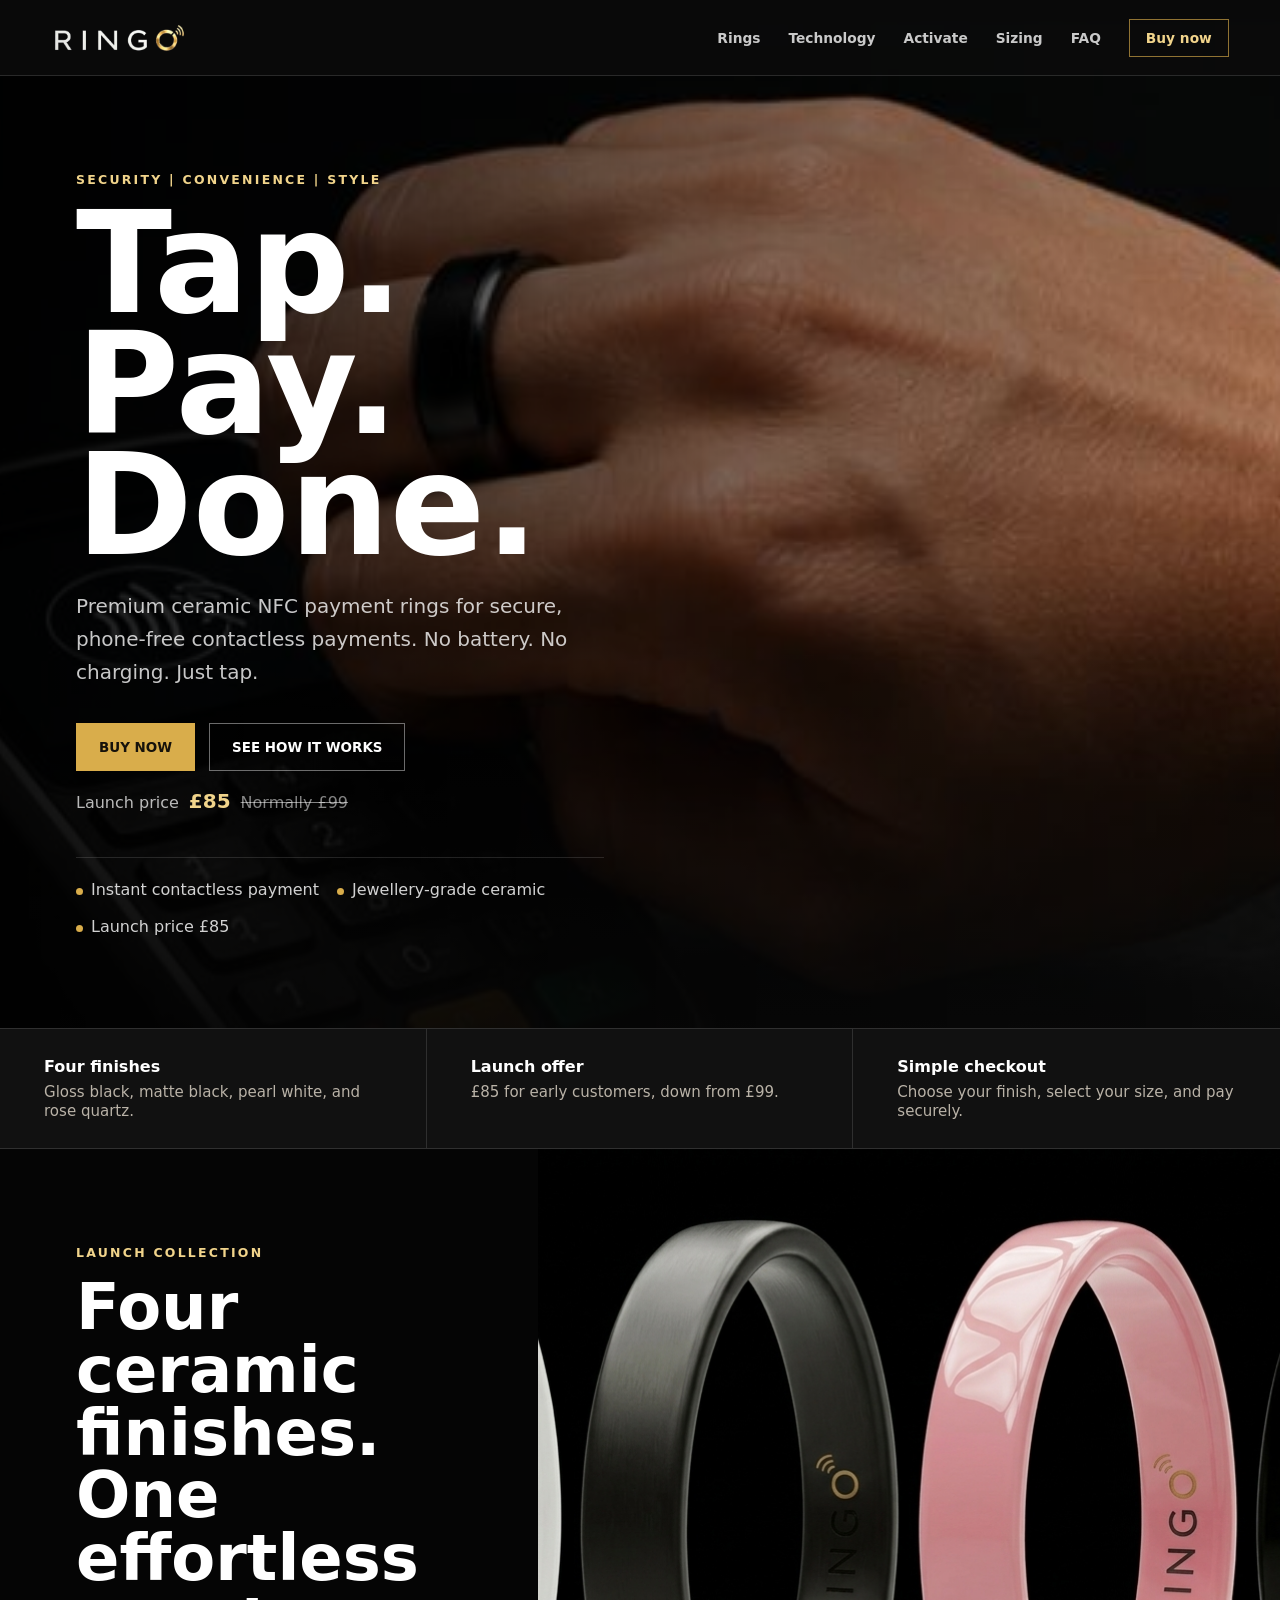
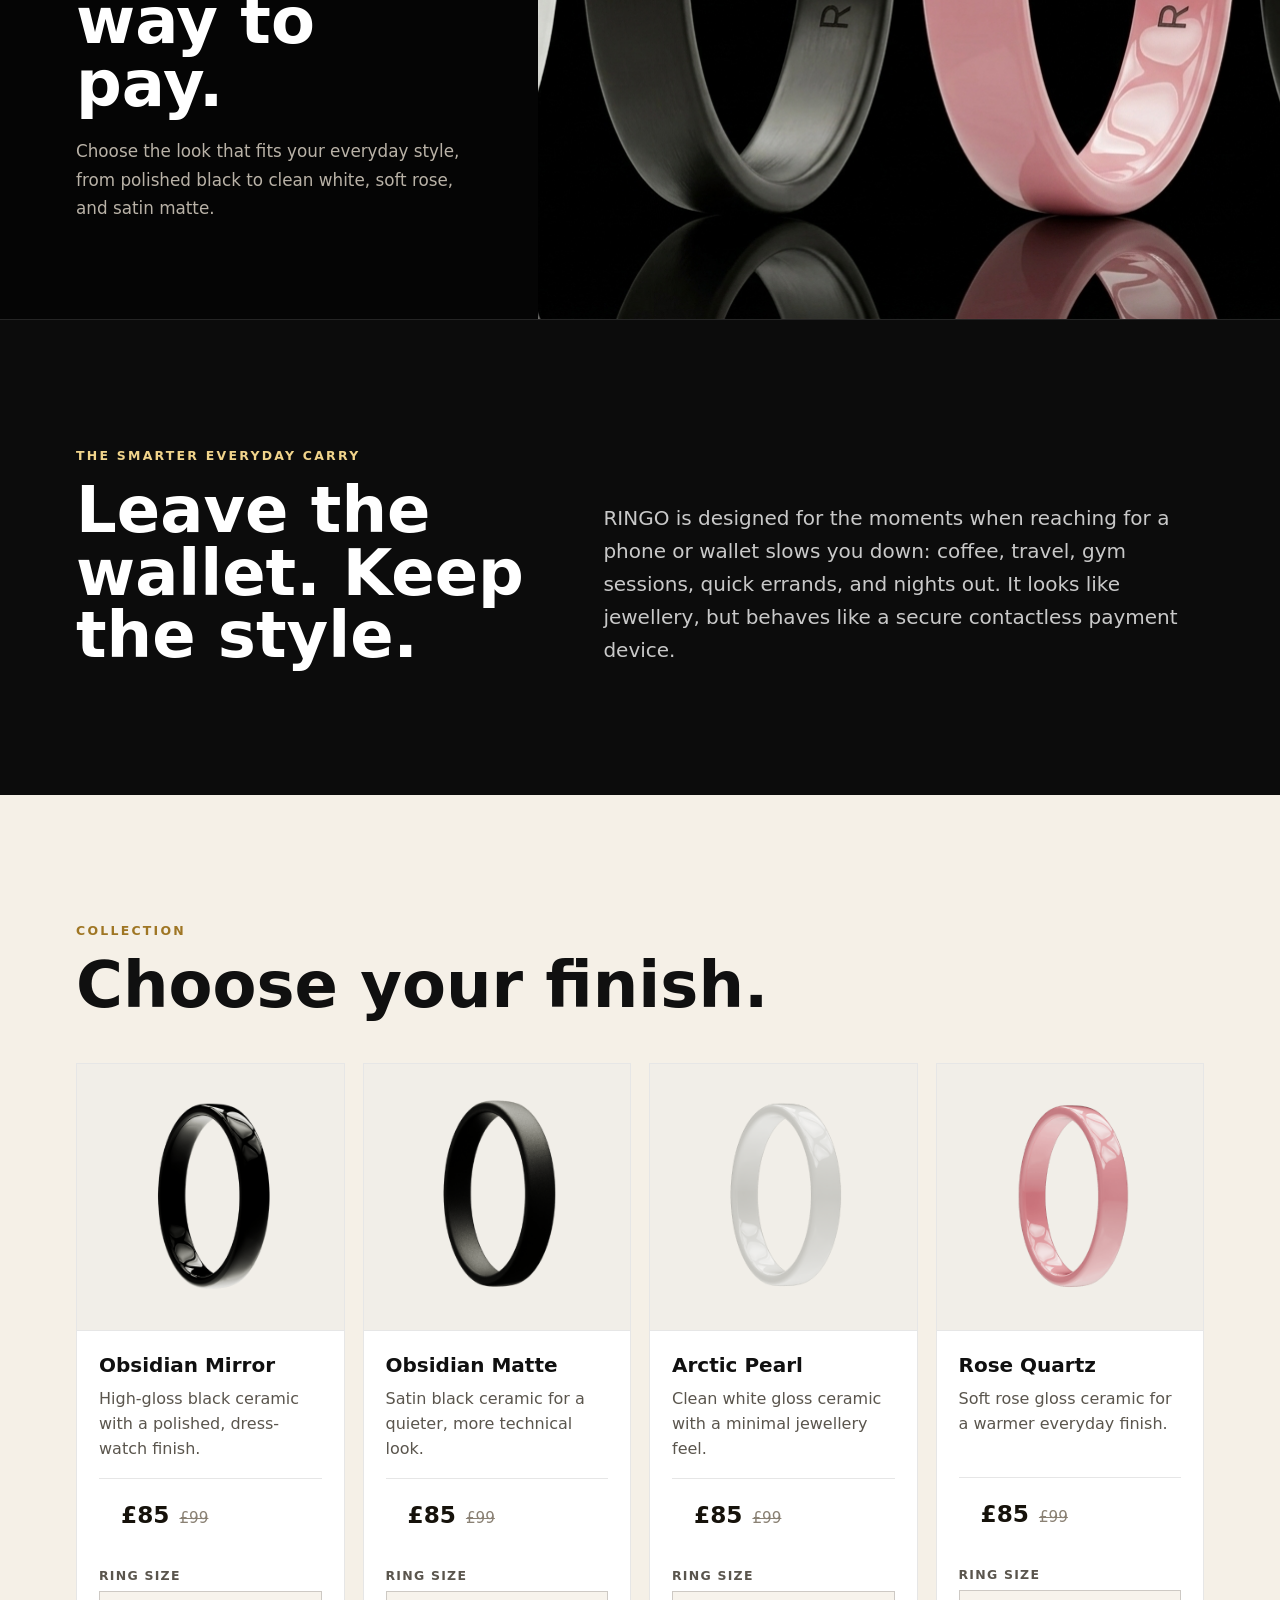
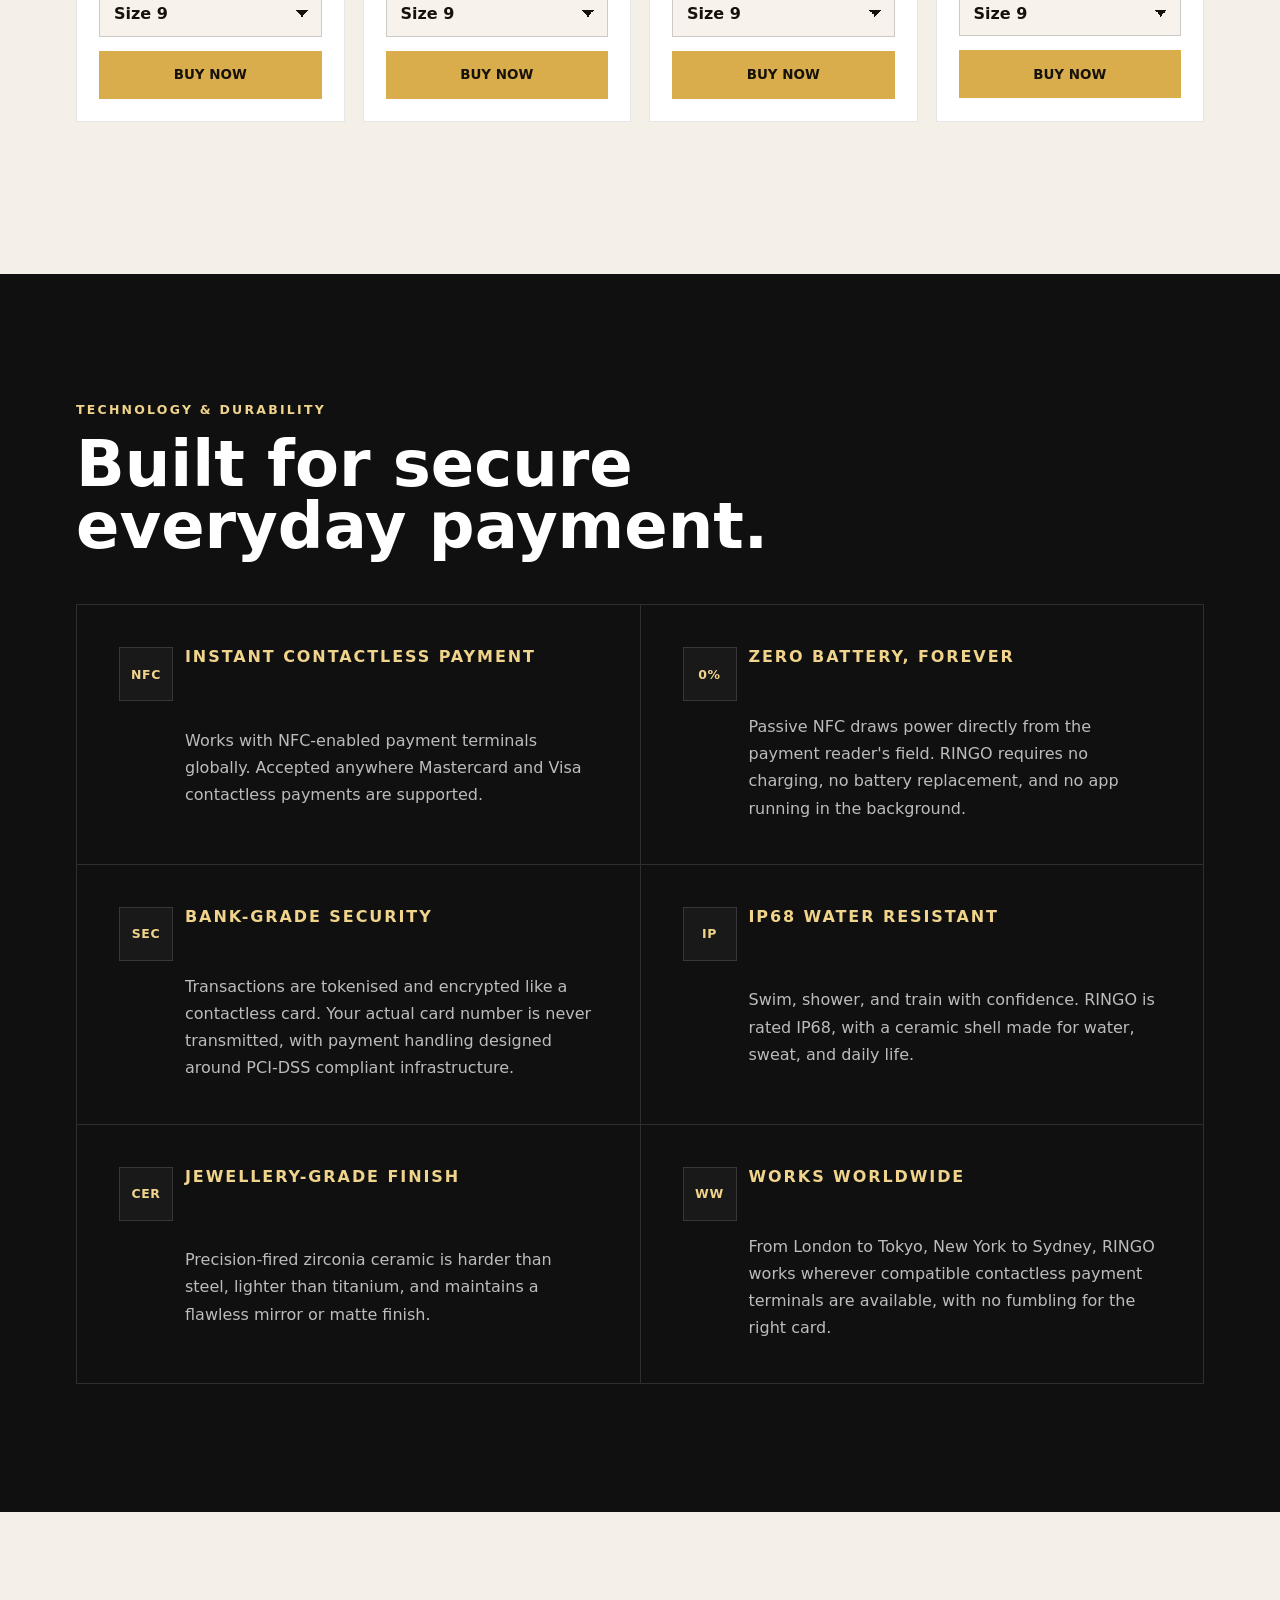
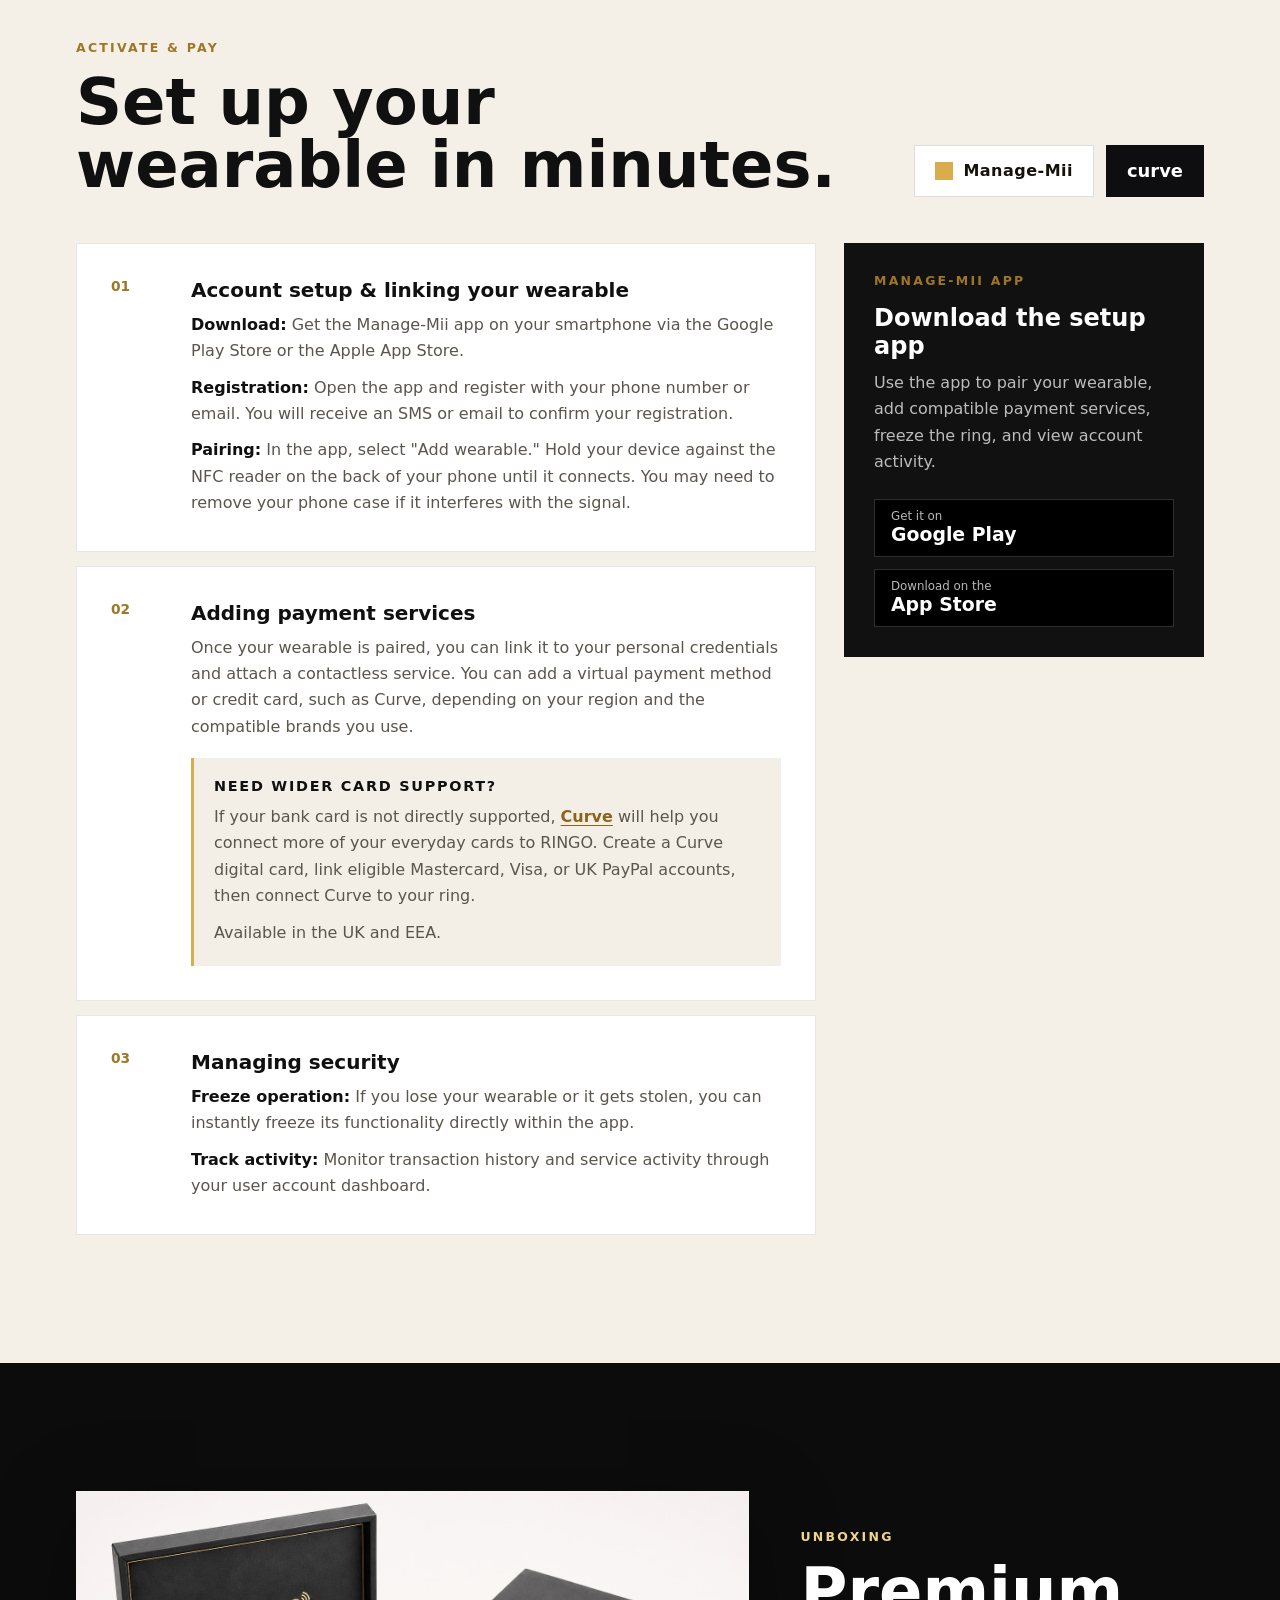
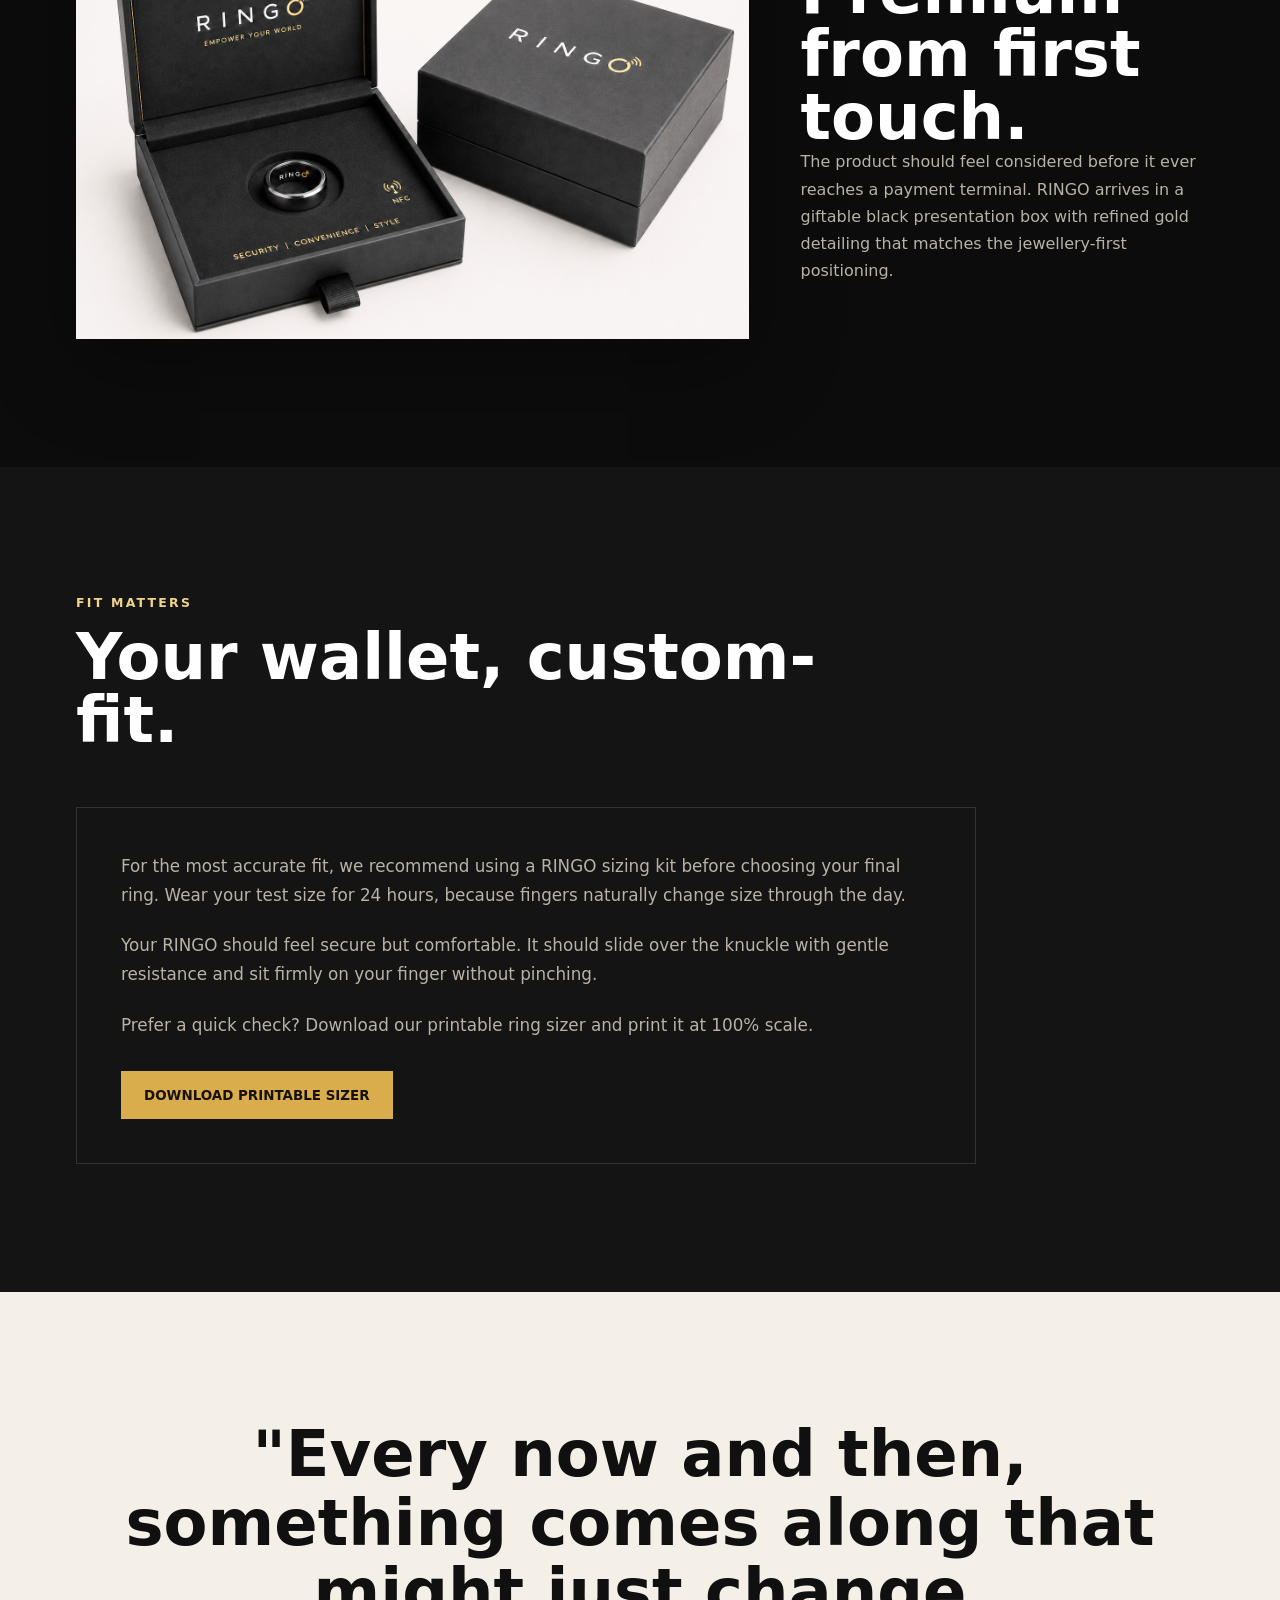
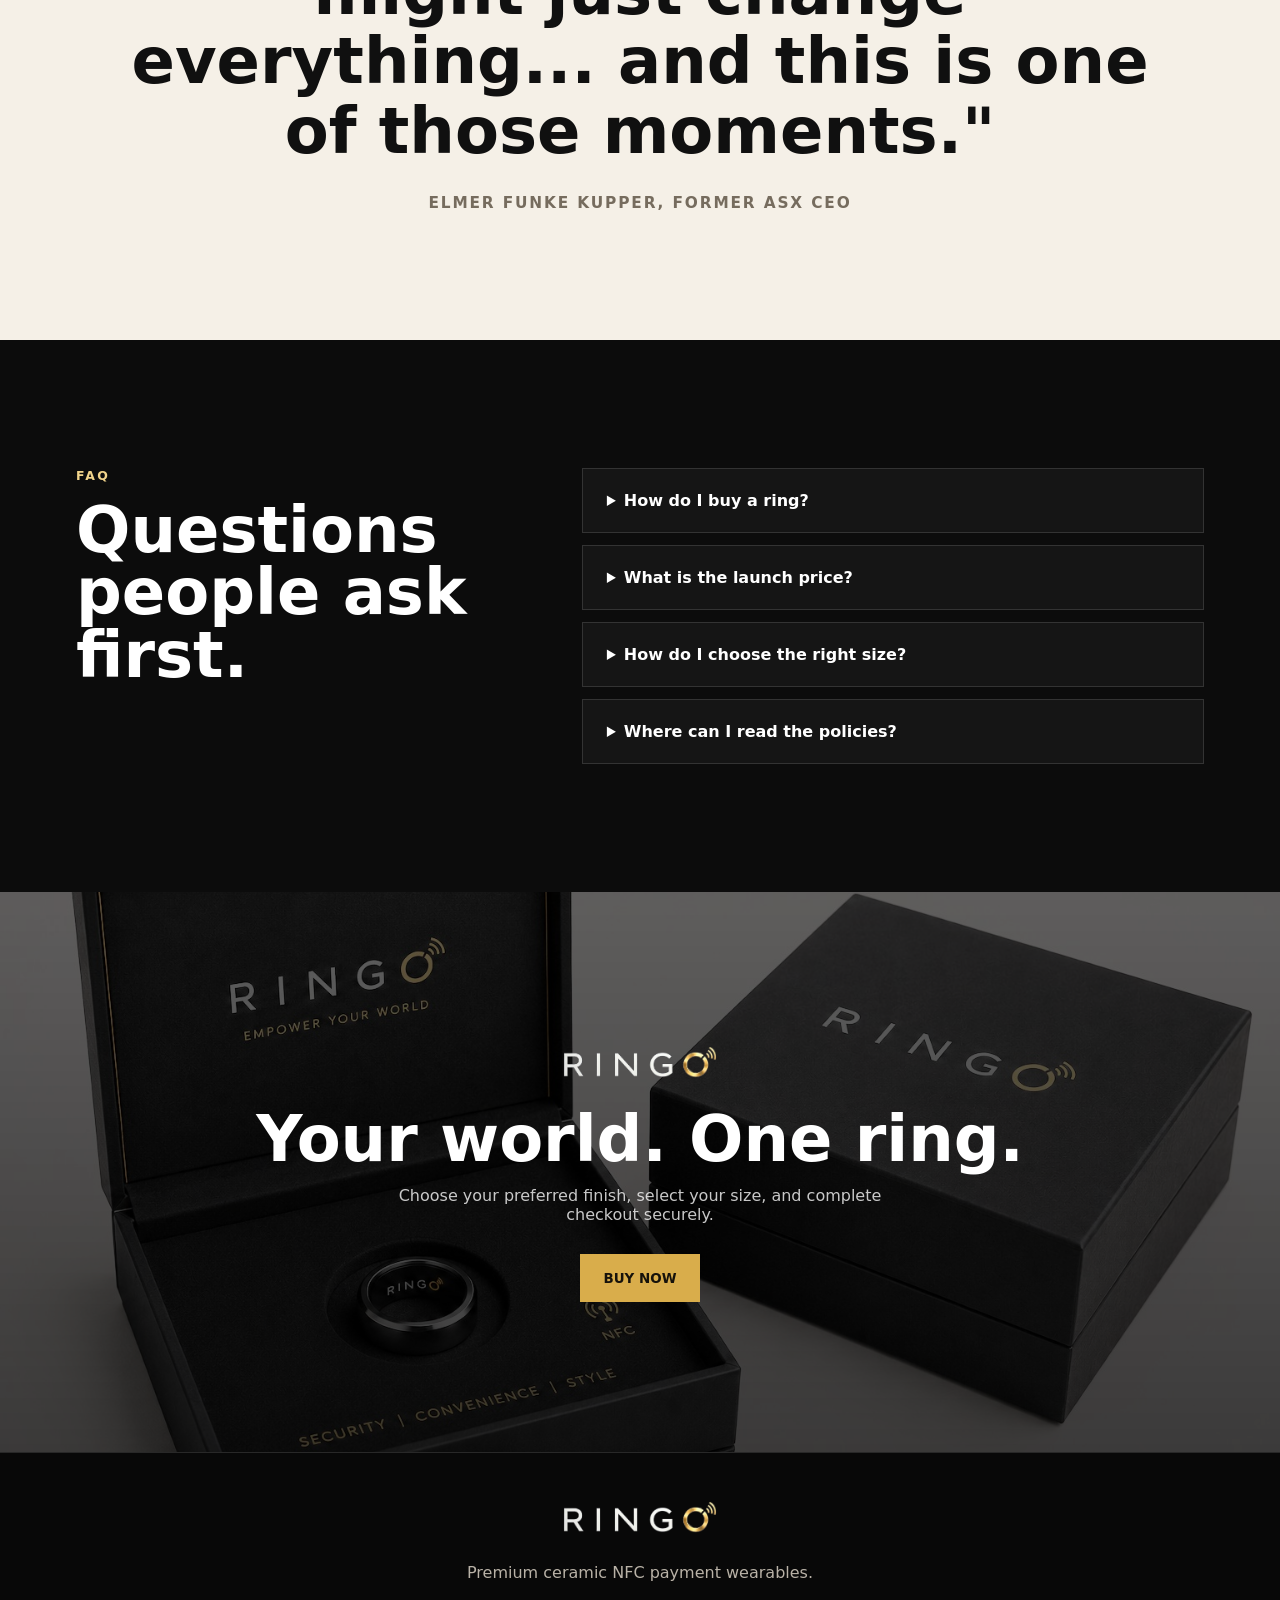
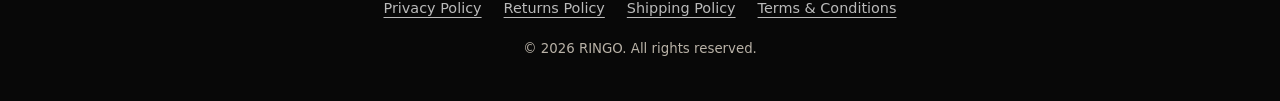
==== commit c552625e: "Add files via upload" ====
--- a/index.html
+++ b/index.html
@@ -317,9 +317,12 @@
     </section>
 
     <section class="section quote-section">
-      <blockquote>
-        "It should look like jewellery, feel effortless, and make paying faster than reaching for your phone."
-      </blockquote>
+      <figure class="quote-block">
+        <blockquote>
+          "Every now and then, something comes along that might just change everything... and this is one of those moments."
+        </blockquote>
+        <figcaption>Elmer Funke Kupper, Former ASX CEO</figcaption>
+      </figure>
     </section>
 
     <section class="section faq" id="faq">
--- a/styles.css
+++ b/styles.css
@@ -734,12 +734,25 @@
   text-align: center;
 }
 
+.quote-block {
+  margin: 0 auto;
+  max-width: 1080px;
+}
+
 blockquote {
   font-size: clamp(2rem, 5vw, 4.2rem);
   font-weight: 850;
   line-height: 1.08;
-  margin: 0 auto;
-  max-width: 1080px;
+  margin: 0;
+}
+
+.quote-block figcaption {
+  color: #766c5e;
+  font-size: 0.96rem;
+  font-weight: 850;
+  letter-spacing: 0.12em;
+  margin-top: 28px;
+  text-transform: uppercase;
 }
 
 .faq {
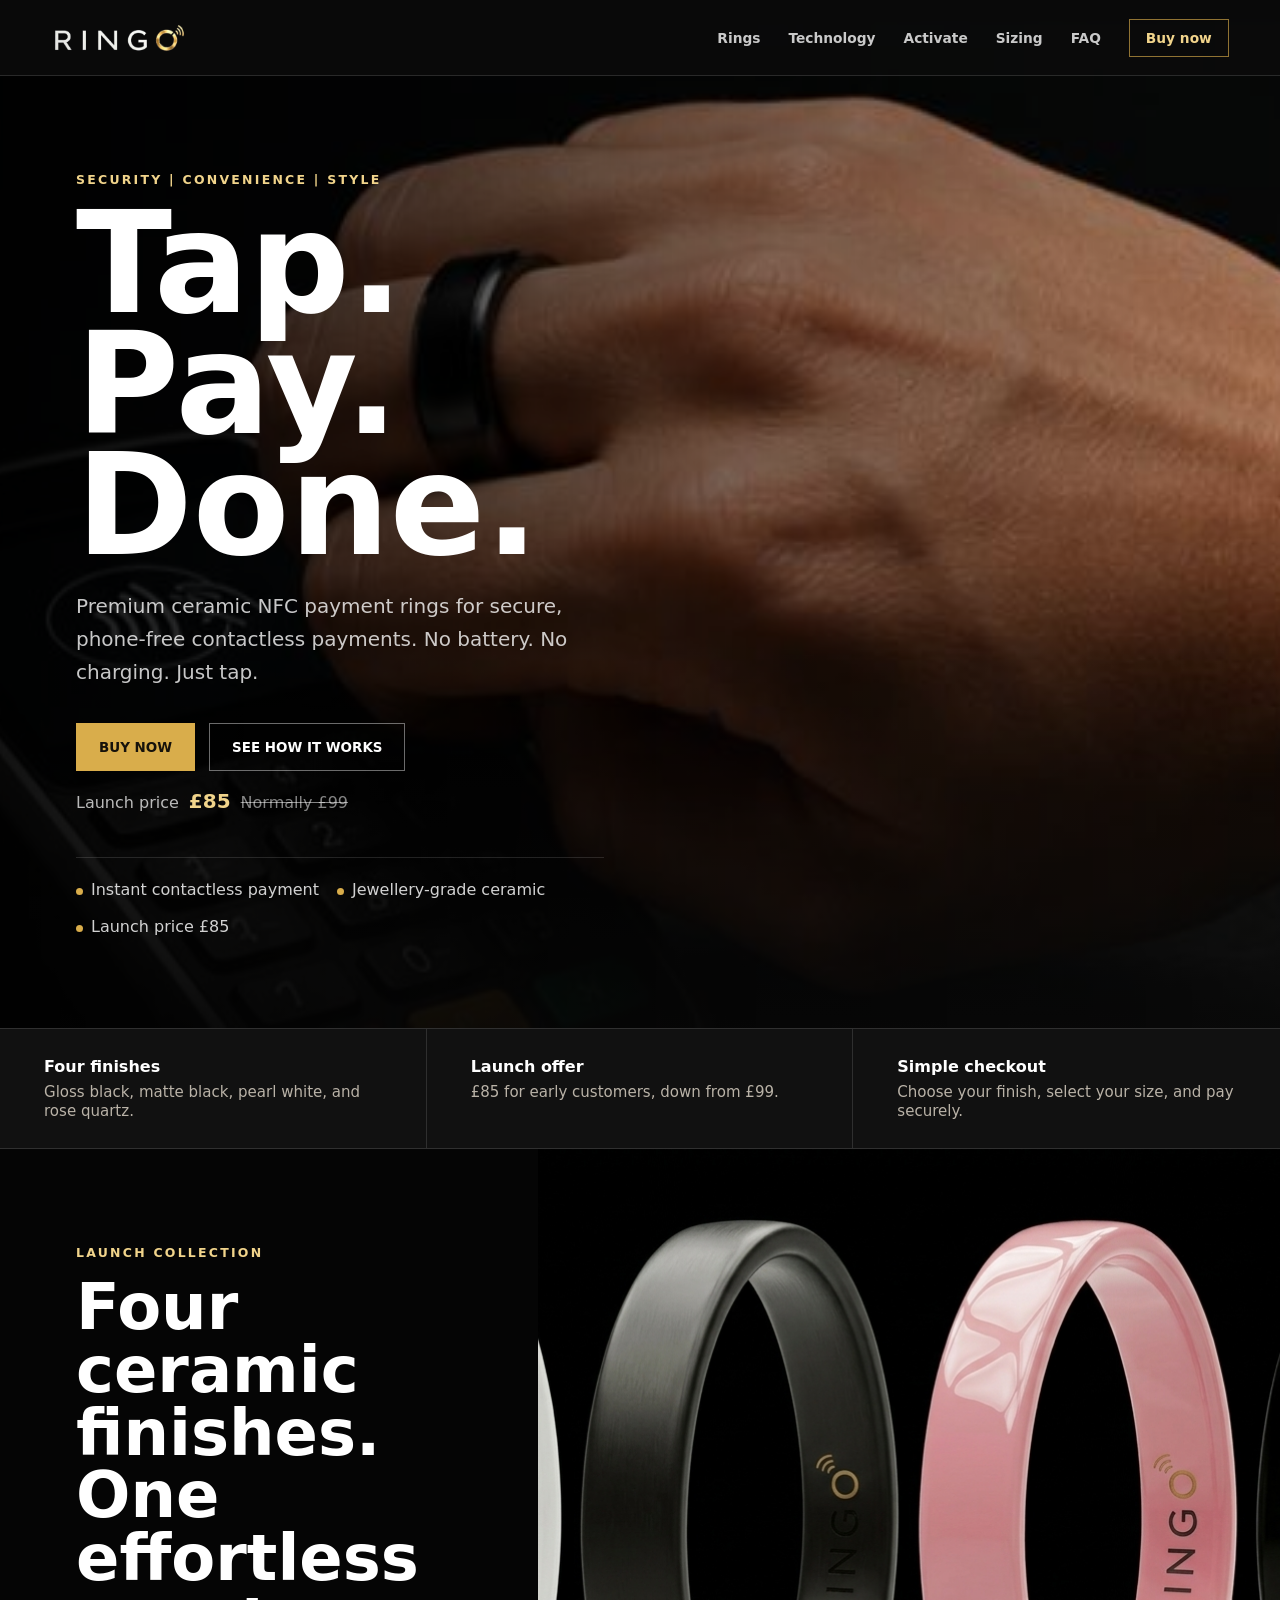
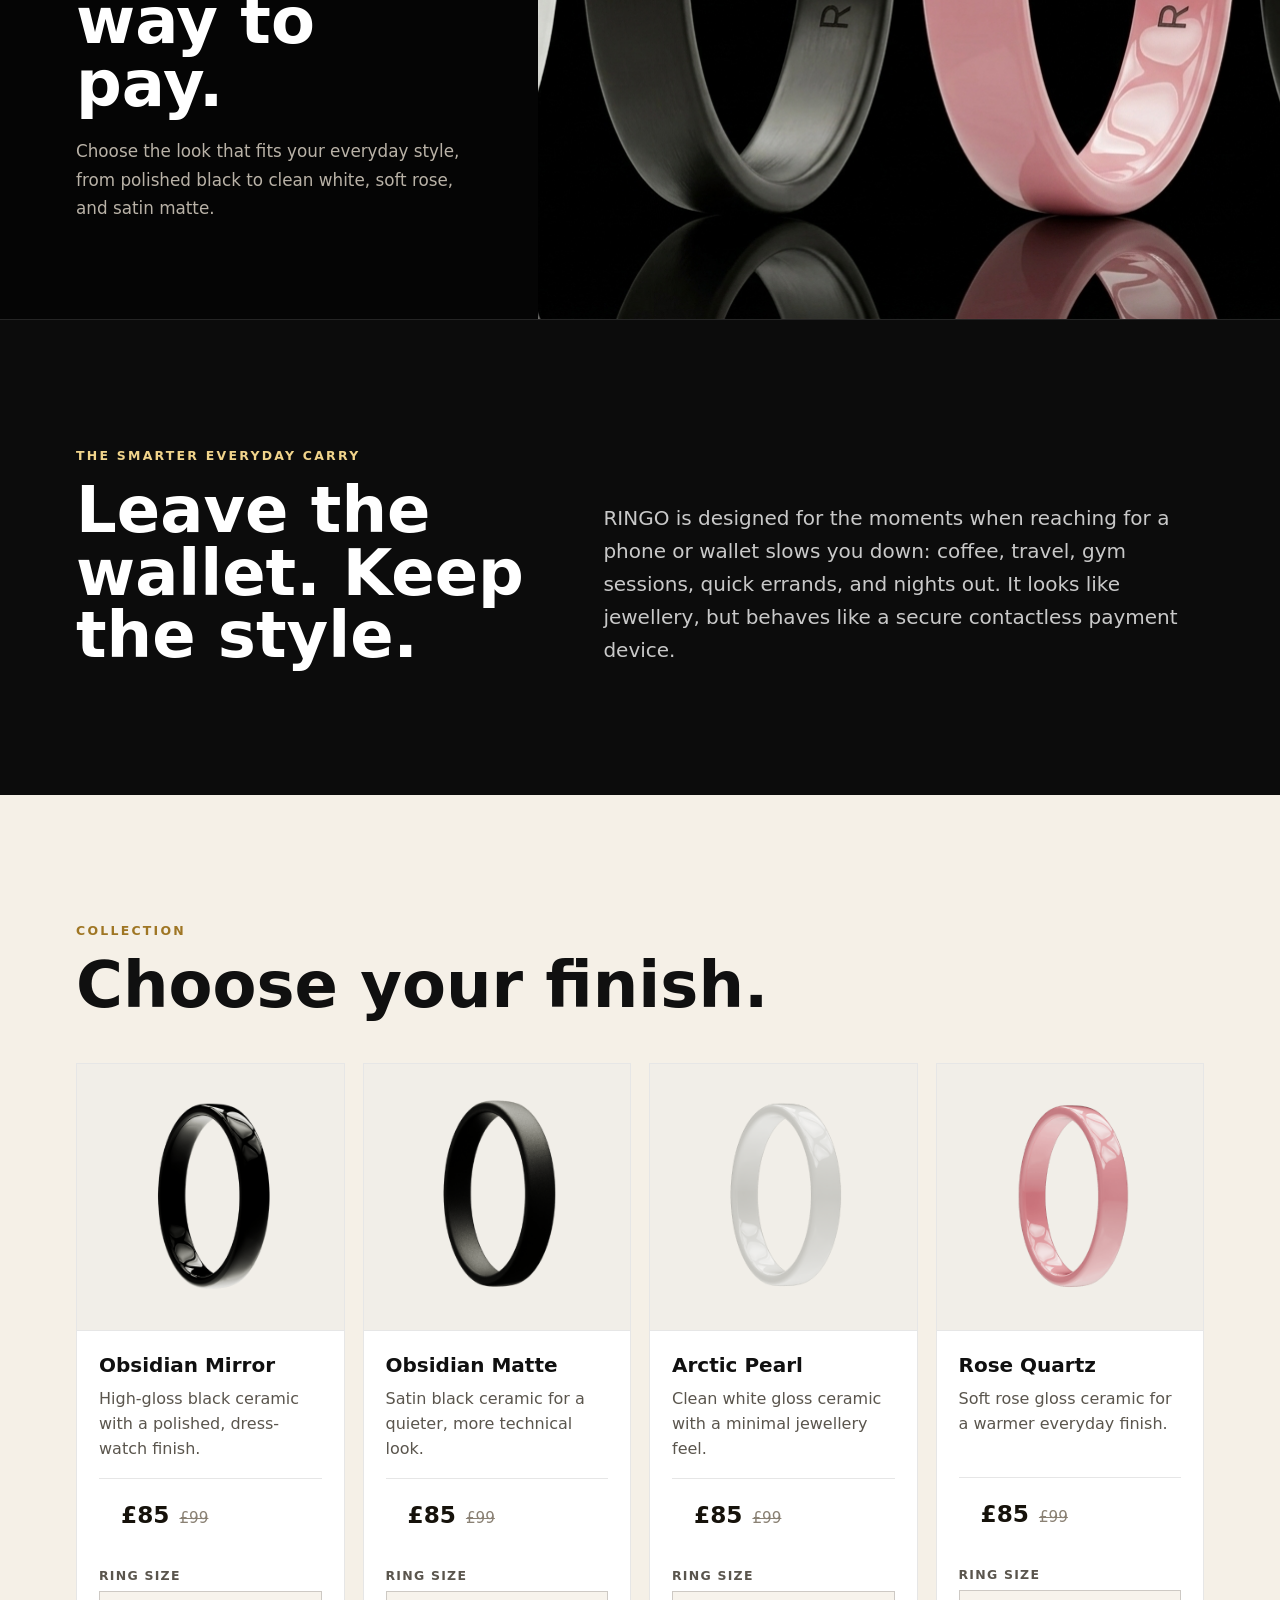
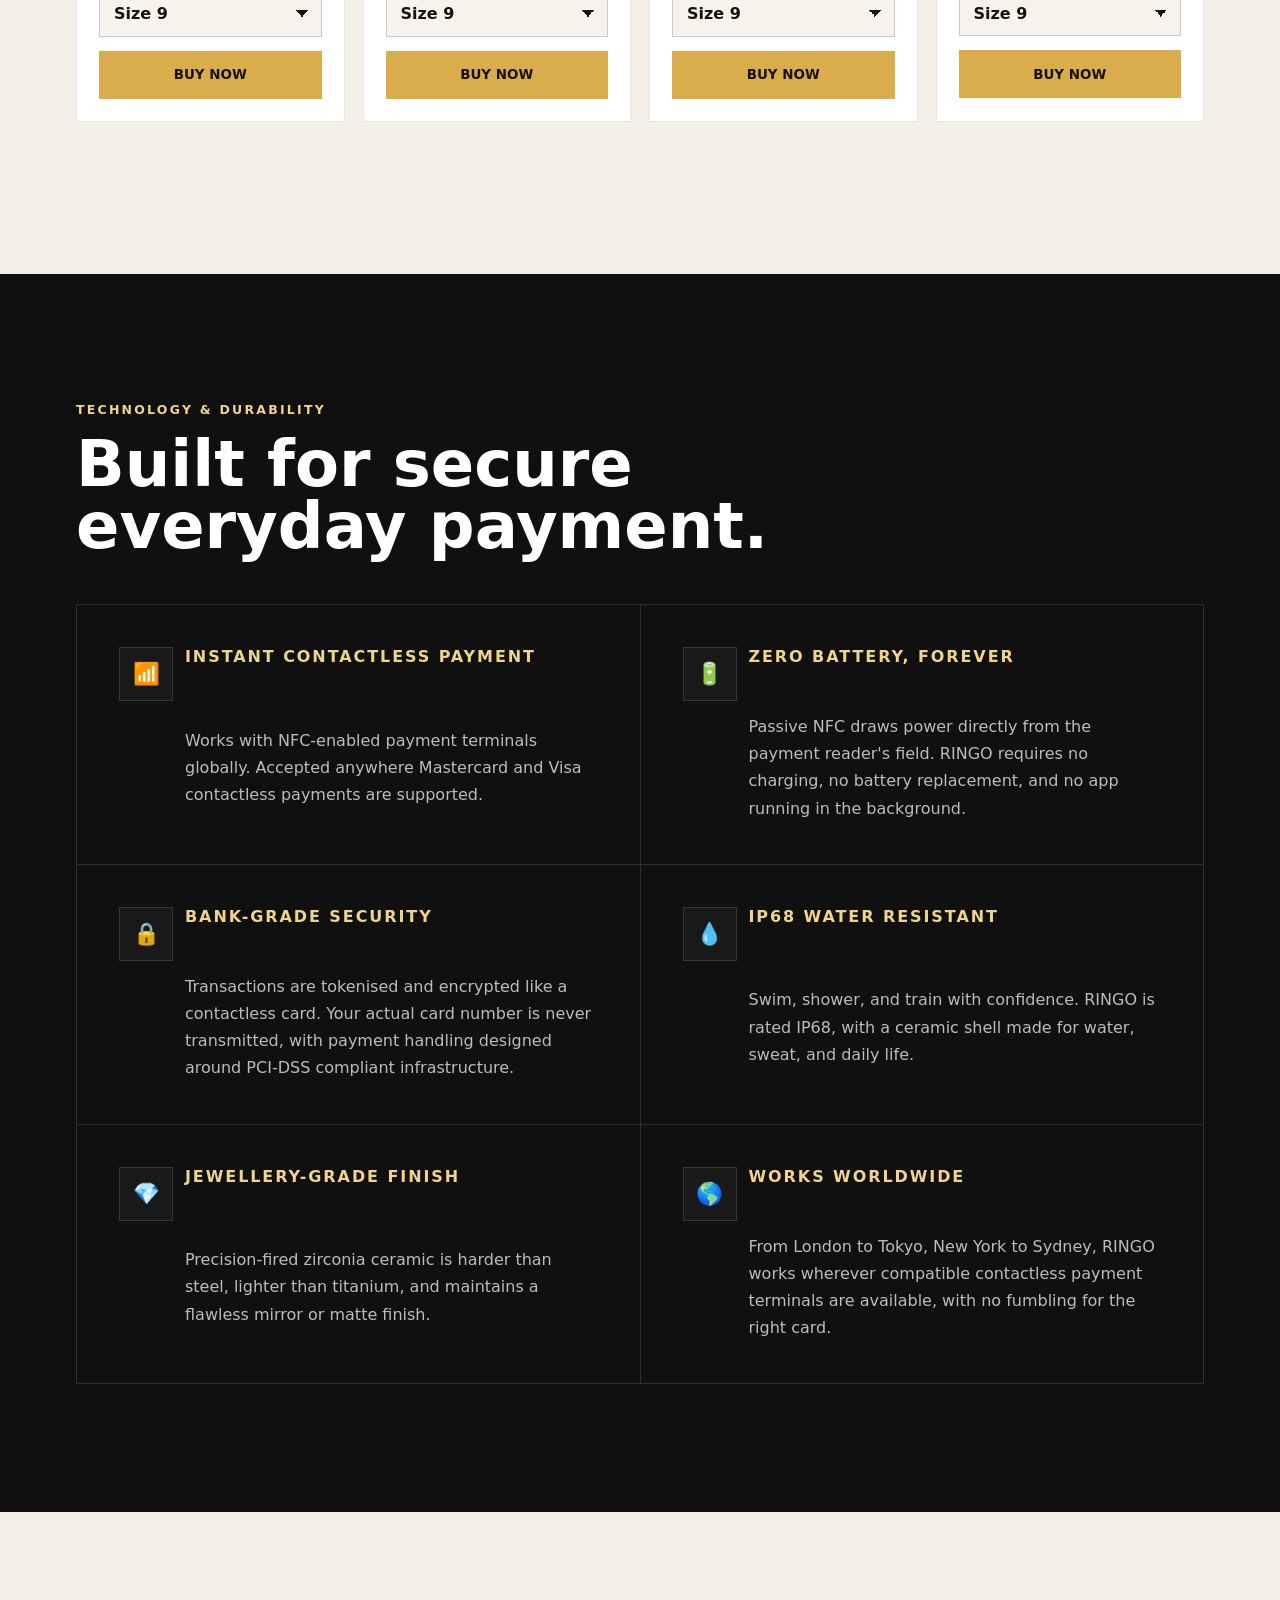
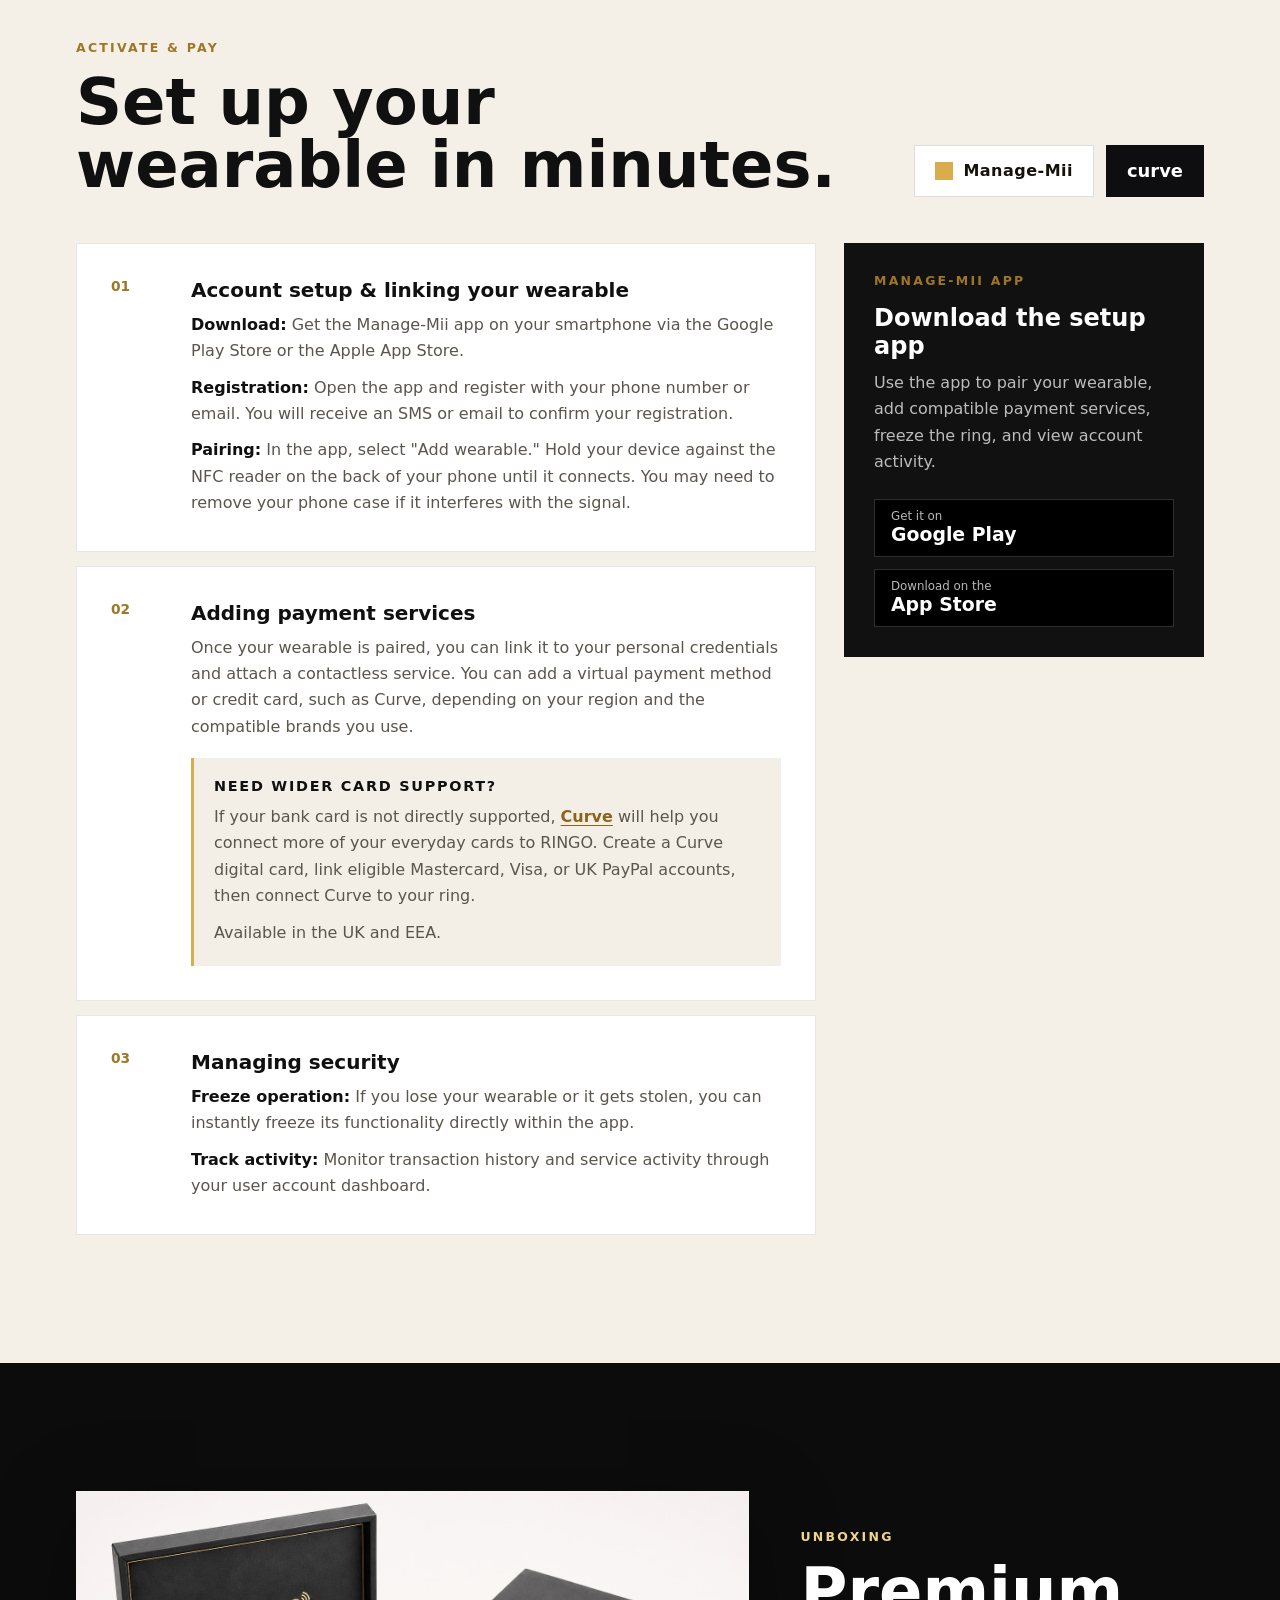
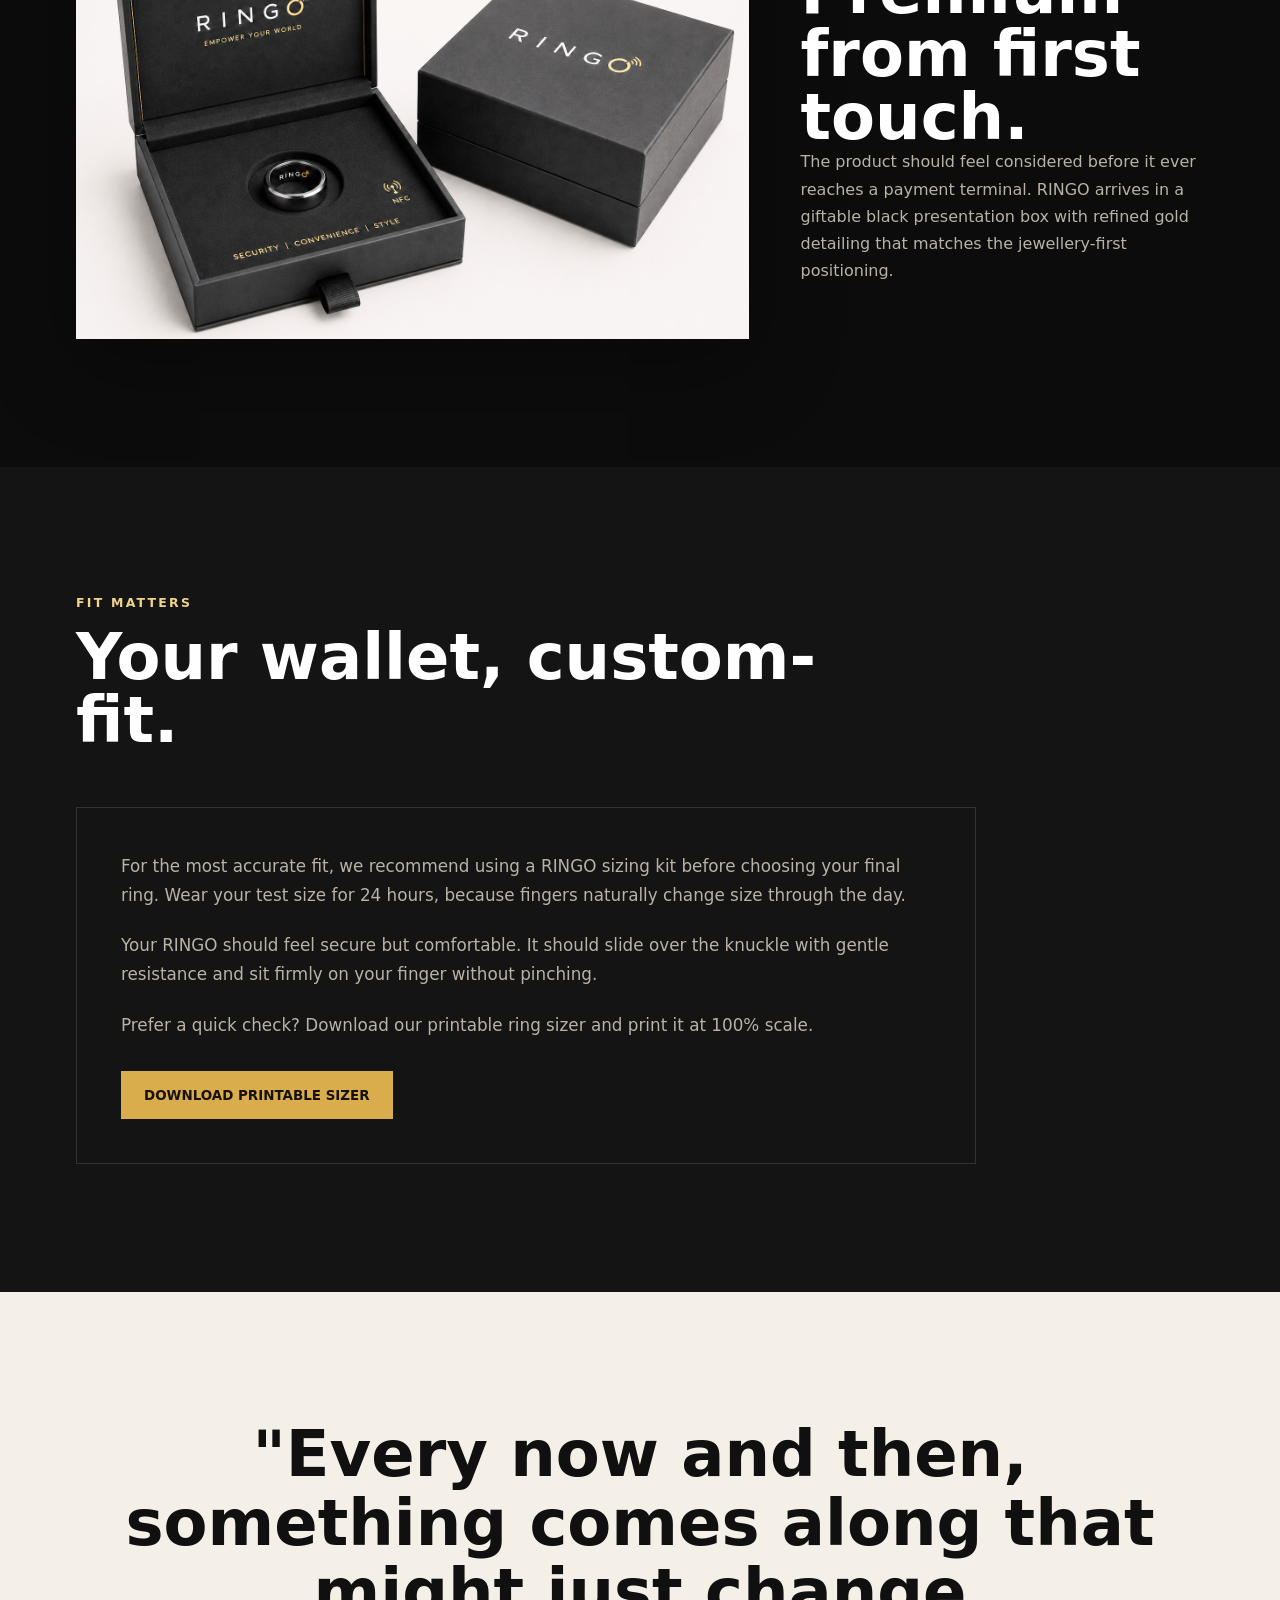
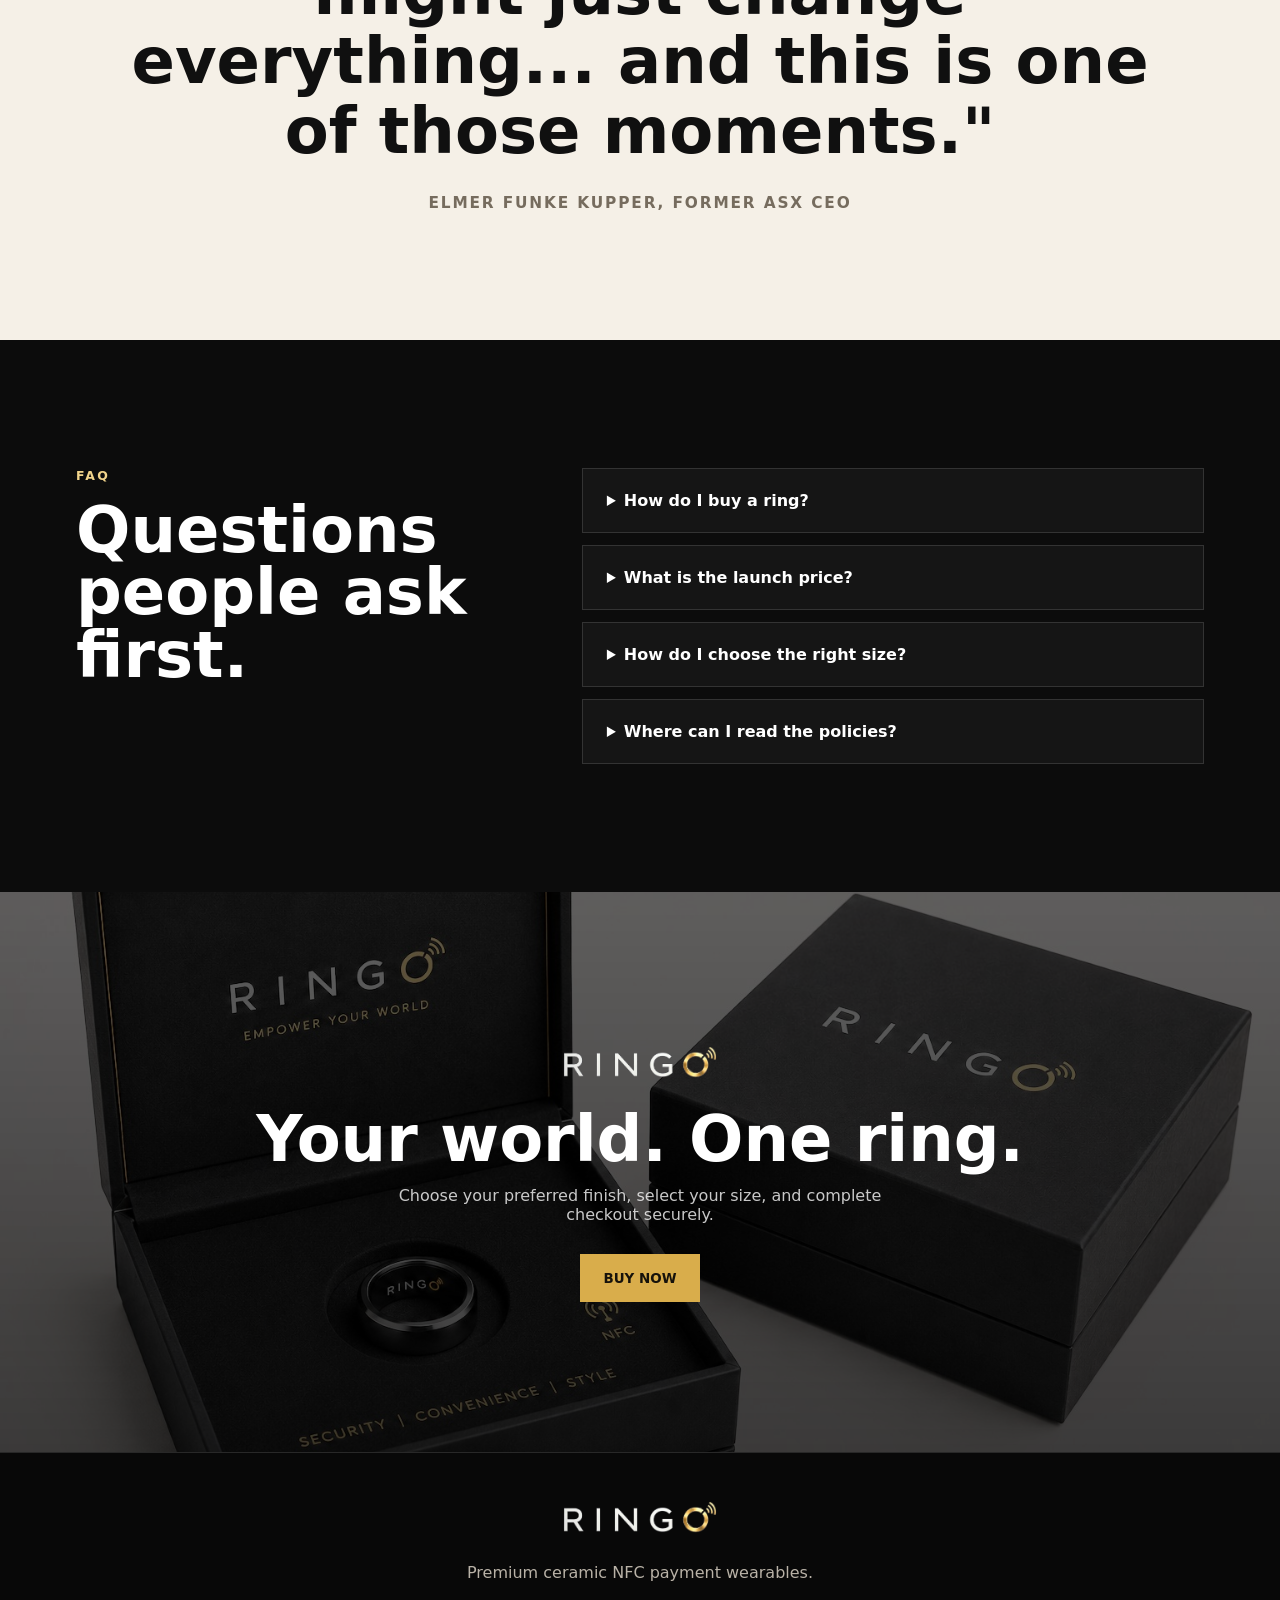
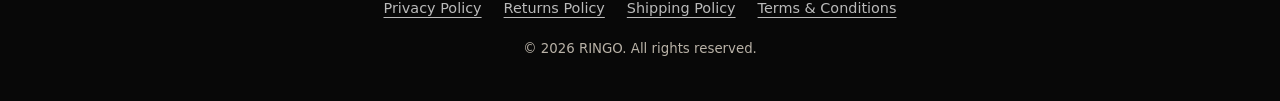
==== commit 1a9b84bf: "Add files via upload" ====
--- a/index.html
+++ b/index.html
@@ -197,32 +197,32 @@
       </div>
       <div class="feature-grid">
         <article>
-          <span aria-hidden="true">NFC</span>
+          <span aria-hidden="true">&#128246;</span>
           <h3>Instant contactless payment</h3>
           <p>Works with NFC-enabled payment terminals globally. Accepted anywhere Mastercard and Visa contactless payments are supported.</p>
         </article>
         <article>
-          <span aria-hidden="true">0%</span>
+          <span aria-hidden="true">&#128267;</span>
           <h3>Zero battery, forever</h3>
           <p>Passive NFC draws power directly from the payment reader's field. RINGO requires no charging, no battery replacement, and no app running in the background.</p>
         </article>
         <article>
-          <span aria-hidden="true">SEC</span>
+          <span aria-hidden="true">&#128274;</span>
           <h3>Bank-grade security</h3>
           <p>Transactions are tokenised and encrypted like a contactless card. Your actual card number is never transmitted, with payment handling designed around PCI-DSS compliant infrastructure.</p>
         </article>
         <article>
-          <span aria-hidden="true">IP</span>
+          <span aria-hidden="true">&#128167;</span>
           <h3>IP68 water resistant</h3>
           <p>Swim, shower, and train with confidence. RINGO is rated IP68, with a ceramic shell made for water, sweat, and daily life.</p>
         </article>
         <article>
-          <span aria-hidden="true">CER</span>
+          <span aria-hidden="true">&#128142;</span>
           <h3>Jewellery-grade finish</h3>
           <p>Precision-fired zirconia ceramic is harder than steel, lighter than titanium, and maintains a flawless mirror or matte finish.</p>
         </article>
         <article>
-          <span aria-hidden="true">WW</span>
+          <span aria-hidden="true">&#127758;</span>
           <h3>Works worldwide</h3>
           <p>From London to Tokyo, New York to Sydney, RINGO works wherever compatible contactless payment terminals are available, with no fumbling for the right card.</p>
         </article>
@@ -345,7 +345,7 @@
         </details>
         <details>
           <summary>Where can I read the policies?</summary>
-          <p>The Privacy Policy, Returns Policy, Shipping Policy, and Terms &amp; Conditions are linked in the footer.</p>
+          <p>You can read the <a href="policies.html#privacy">Privacy Policy</a>, <a href="policies.html#returns">Returns Policy</a>, <a href="policies.html#shipping">Shipping Policy</a>, and <a href="policies.html#terms">Terms &amp; Conditions</a> on our branded policies page.</p>
         </details>
       </div>
     </section>
@@ -362,10 +362,10 @@
     <img src="ringo-logo.png" alt="RINGO">
     <p>Premium ceramic NFC payment wearables.</p>
     <nav class="footer-policies" aria-label="Policy documents">
-      <a href="privacy_policy.docx" download>Privacy Policy</a>
-      <a href="returns_policy.docx" download>Returns Policy</a>
-      <a href="shipping_policy.docx" download>Shipping Policy</a>
-      <a href="terms_and_conditions.docx" download>Terms &amp; Conditions</a>
+      <a href="policies.html#privacy">Privacy Policy</a>
+      <a href="policies.html#returns">Returns Policy</a>
+      <a href="policies.html#shipping">Shipping Policy</a>
+      <a href="policies.html#terms">Terms &amp; Conditions</a>
     </nav>
     <small>&copy; 2026 RINGO. All rights reserved.</small>
   </footer>
--- a/styles.css
+++ b/styles.css
@@ -484,11 +484,12 @@
   border: 1px solid var(--line);
   color: var(--gold-soft);
   display: inline-flex;
-  font-size: 0.78rem;
+  font-size: 1.35rem;
   font-weight: 900;
   height: 54px;
   justify-content: center;
-  letter-spacing: 0.05em;
+  letter-spacing: 0;
+  line-height: 1;
   width: 54px;
 }
 
@@ -783,6 +784,13 @@
   margin: 16px 0 0;
 }
 
+details p a {
+  color: var(--gold-soft);
+  font-weight: 850;
+  text-decoration: underline;
+  text-underline-offset: 3px;
+}
+
 .final-cta {
   background:
     linear-gradient(rgba(0, 0, 0, 0.62), rgba(0, 0, 0, 0.76)),
@@ -834,6 +842,139 @@
 
 .footer-policies a:hover {
   color: var(--gold-soft);
+}
+
+.policy-page {
+  background: var(--cream);
+  color: var(--charcoal);
+}
+
+.policy-header {
+  align-items: center;
+  background: #0c0c0c;
+  border-bottom: 1px solid rgba(217, 173, 75, 0.28);
+  display: flex;
+  justify-content: space-between;
+  padding: 22px clamp(18px, 5vw, 64px);
+}
+
+.policy-header .brand img {
+  height: 34px;
+}
+
+.policy-nav {
+  align-items: center;
+  display: flex;
+  flex-wrap: wrap;
+  gap: 20px;
+  justify-content: flex-end;
+}
+
+.policy-nav a {
+  color: rgba(255, 255, 255, 0.74);
+  font-size: 0.84rem;
+  font-weight: 800;
+}
+
+.policy-nav a:hover {
+  color: var(--gold-soft);
+}
+
+.policy-cover {
+  background:
+    linear-gradient(90deg, rgba(0, 0, 0, 0.86), rgba(0, 0, 0, 0.46)),
+    url("unboxing-black.png") center / cover;
+  color: #ffffff;
+  min-height: 74vh;
+  padding: clamp(82px, 12vw, 150px) clamp(22px, 7vw, 88px);
+}
+
+.policy-cover h1 {
+  font-size: clamp(3.5rem, 9vw, 8rem);
+  margin-bottom: 24px;
+  max-width: 900px;
+}
+
+.policy-cover p:not(.eyebrow) {
+  color: rgba(255, 255, 255, 0.76);
+  font-size: clamp(1.05rem, 2vw, 1.35rem);
+  line-height: 1.65;
+  max-width: 680px;
+}
+
+.policy-cover-links {
+  display: flex;
+  flex-wrap: wrap;
+  gap: 12px;
+  margin-top: 34px;
+}
+
+.policy-cover-links a {
+  border: 1px solid rgba(255, 255, 255, 0.28);
+  color: #ffffff;
+  font-size: 0.82rem;
+  font-weight: 850;
+  min-height: 46px;
+  padding: 13px 16px;
+  text-transform: uppercase;
+}
+
+.policy-cover-links a:hover {
+  border-color: var(--gold);
+  color: var(--gold-soft);
+}
+
+.policy-document {
+  background: #ffffff;
+  border: 1px solid rgba(16, 16, 16, 0.1);
+  box-shadow: 0 18px 60px rgba(16, 16, 16, 0.08);
+  margin: clamp(36px, 6vw, 72px) auto;
+  max-width: 960px;
+  padding: clamp(34px, 6vw, 72px);
+  scroll-margin-top: 24px;
+}
+
+.policy-document .eyebrow {
+  color: #9f7624;
+}
+
+.policy-document h2 {
+  color: var(--charcoal);
+  font-size: clamp(2rem, 5vw, 4rem);
+  margin-bottom: 14px;
+}
+
+.policy-document h3 {
+  color: var(--charcoal);
+  font-size: 1.08rem;
+  letter-spacing: 0.08em;
+  margin: 30px 0 10px;
+  text-transform: uppercase;
+}
+
+.policy-document p {
+  color: #5a554d;
+  font-size: 1.04rem;
+  line-height: 1.75;
+  margin-bottom: 18px;
+}
+
+.policy-date {
+  color: #8a8174 !important;
+  font-weight: 800;
+}
+
+.policy-contact {
+  border-top: 1px solid rgba(16, 16, 16, 0.1);
+  font-weight: 850;
+  margin-top: 34px;
+  padding-top: 22px;
+}
+
+.policy-contact a {
+  color: #8b641d;
+  text-decoration: underline;
+  text-underline-offset: 3px;
 }
 
 .bag {
@@ -1028,4 +1169,24 @@
     width: 100%;
   }
 }
+
+@media print {
+  .policy-header,
+  .policy-cover-links {
+    display: none;
+  }
+
+  .policy-cover,
+  .policy-document {
+    box-shadow: none;
+    min-height: auto;
+    page-break-after: always;
+  }
+
+  .policy-document {
+    border: 0;
+    margin: 0;
+    max-width: none;
+  }
+}
 
